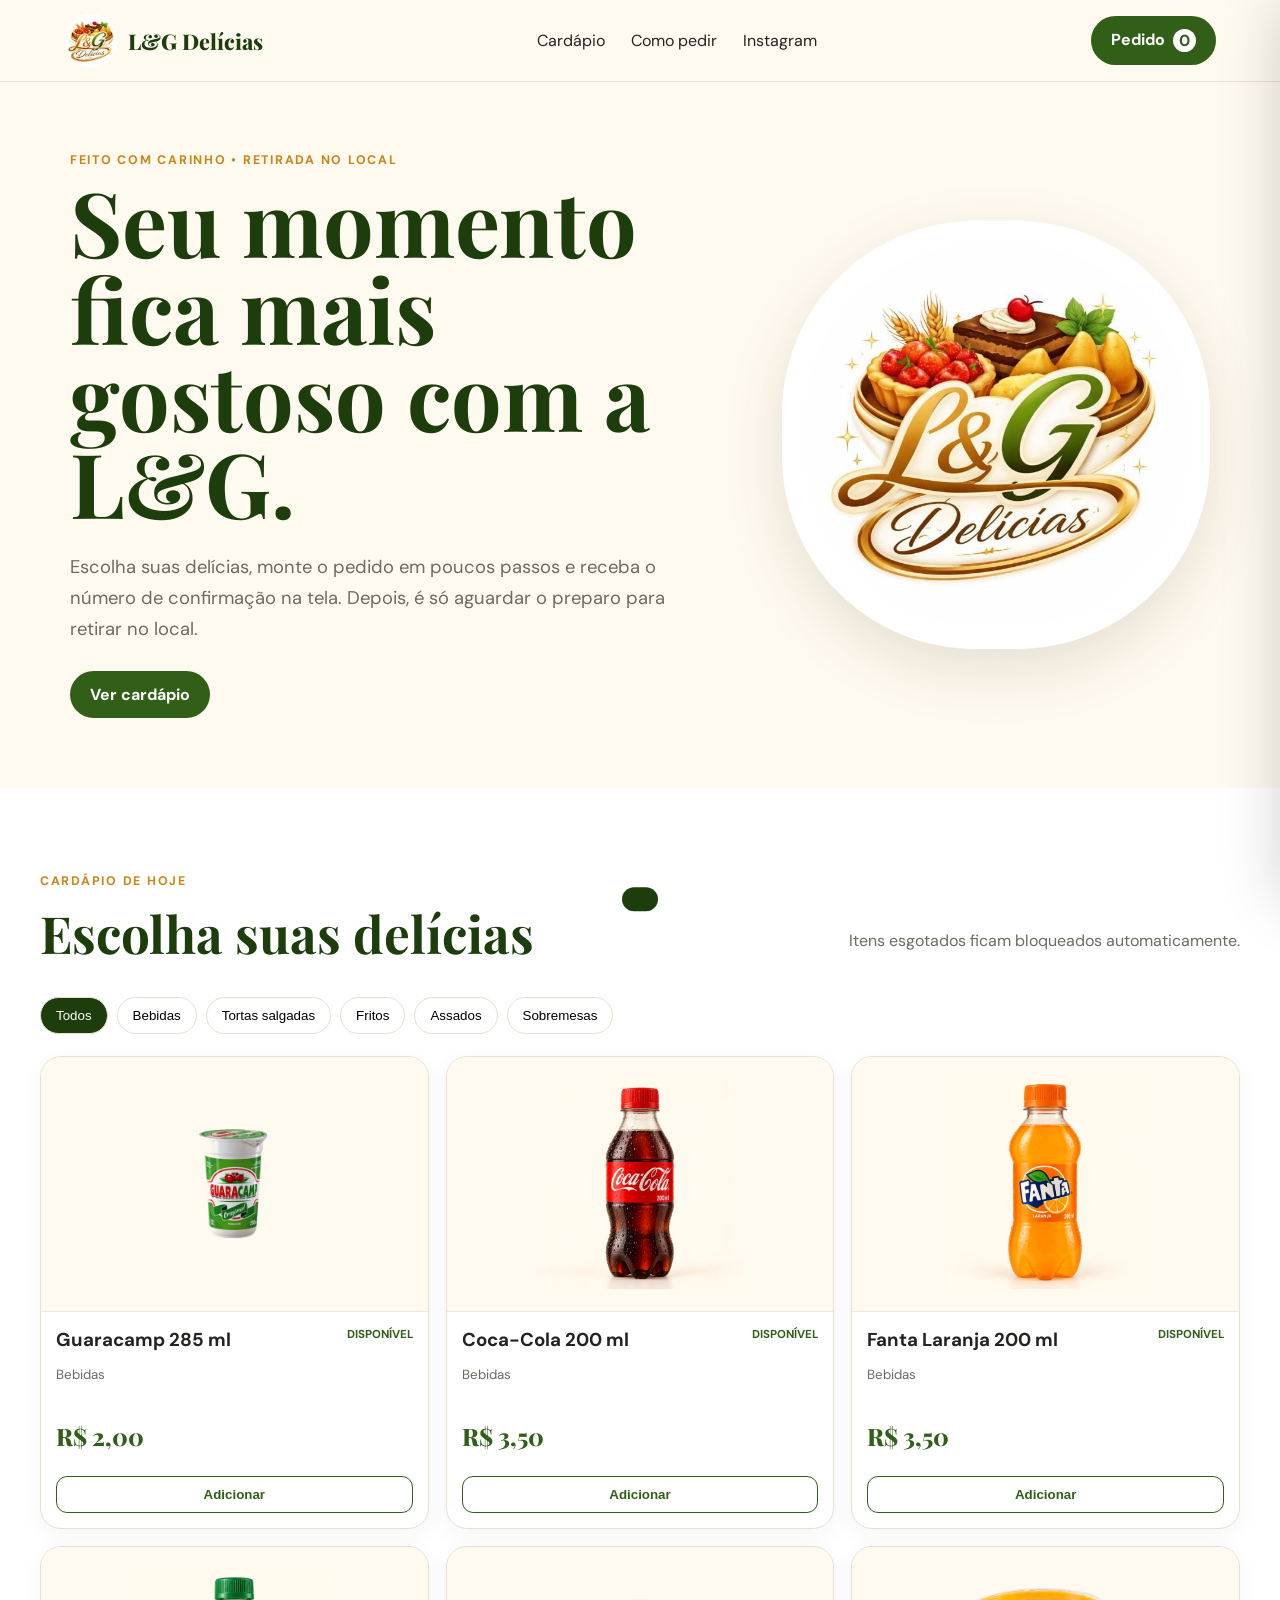
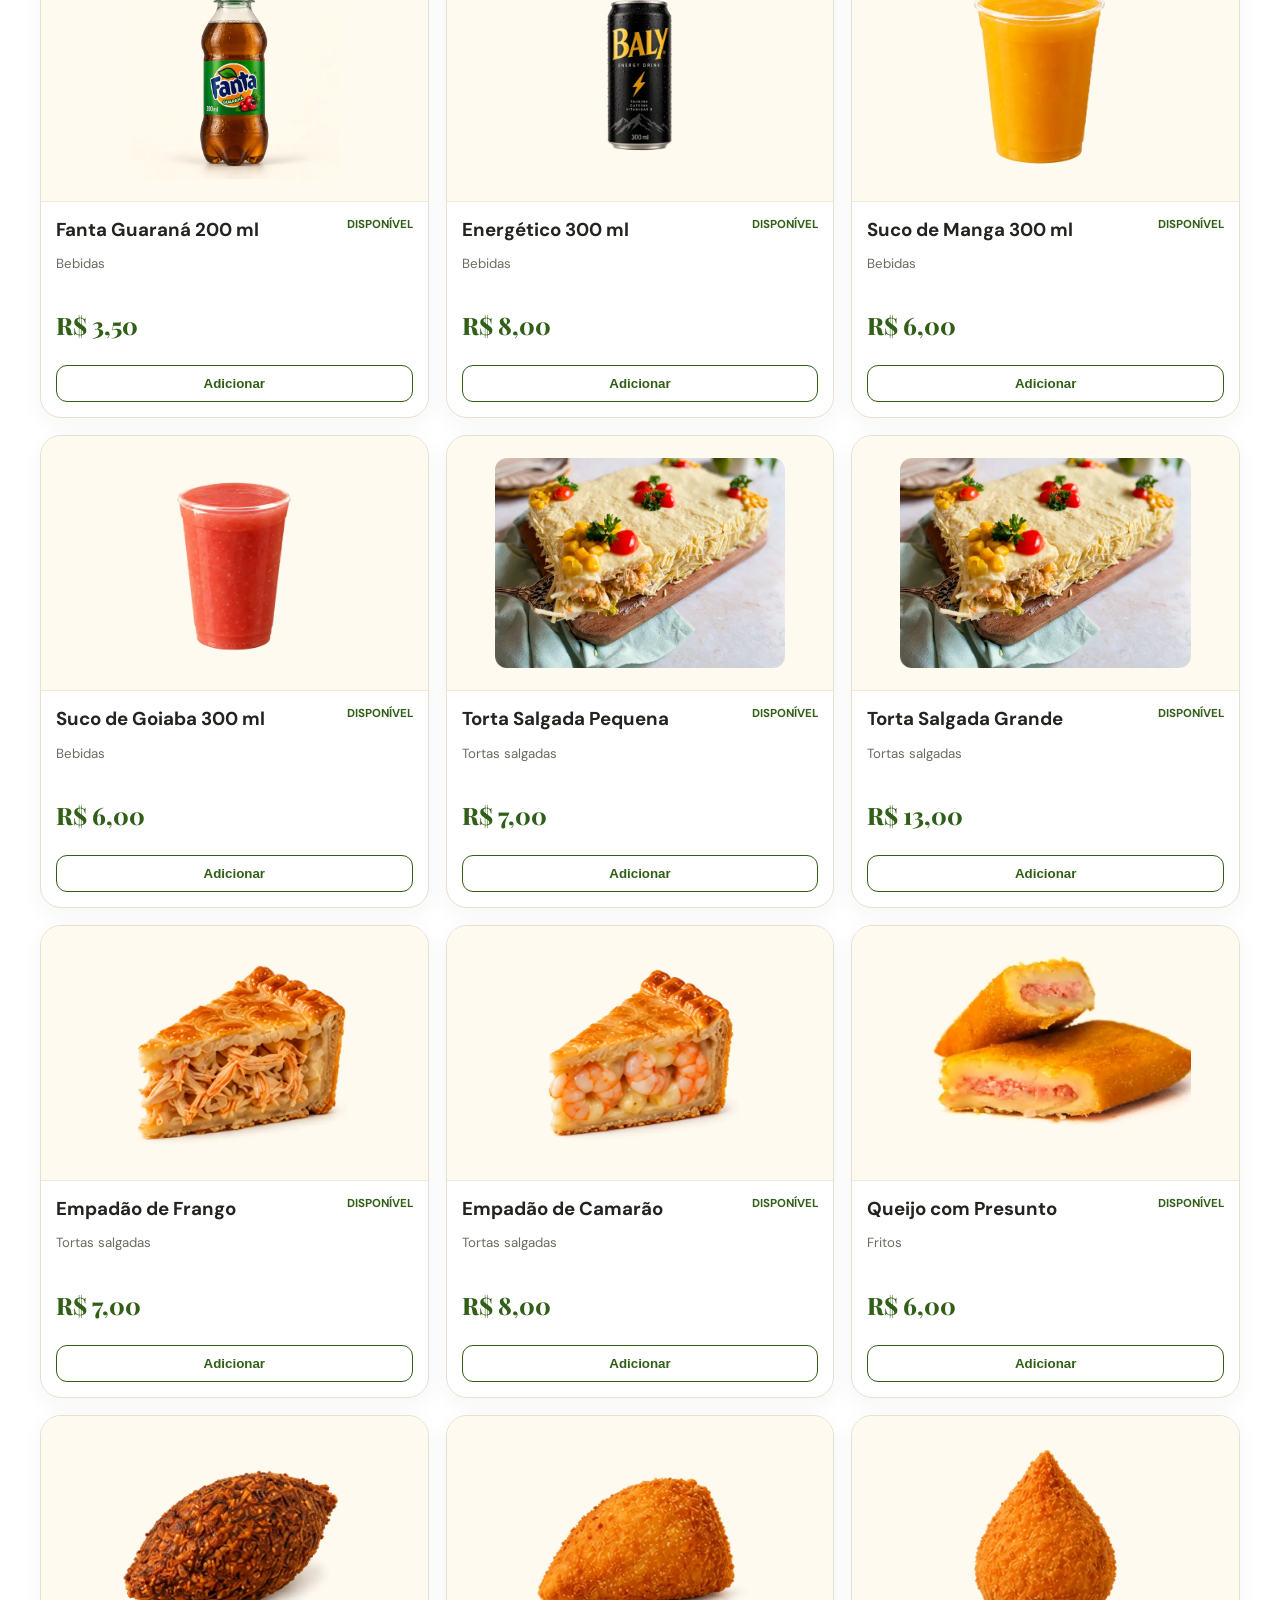
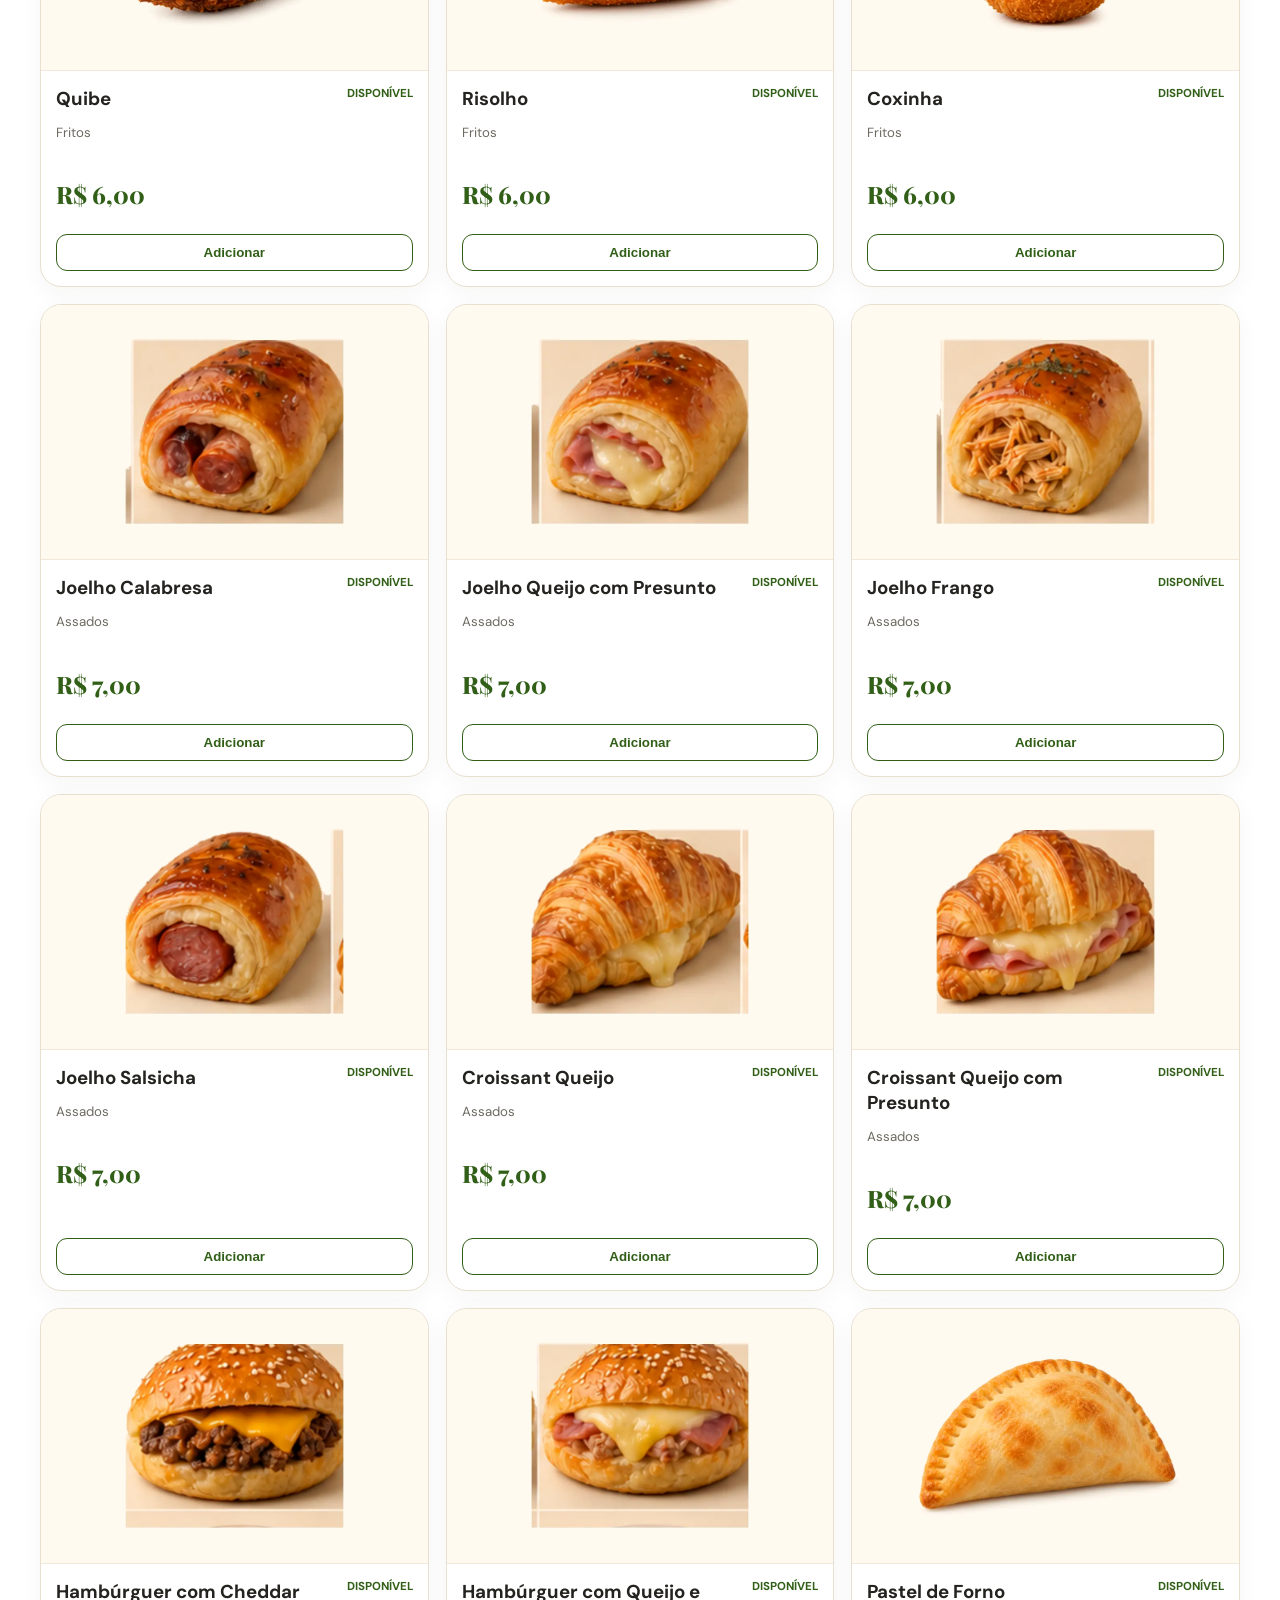
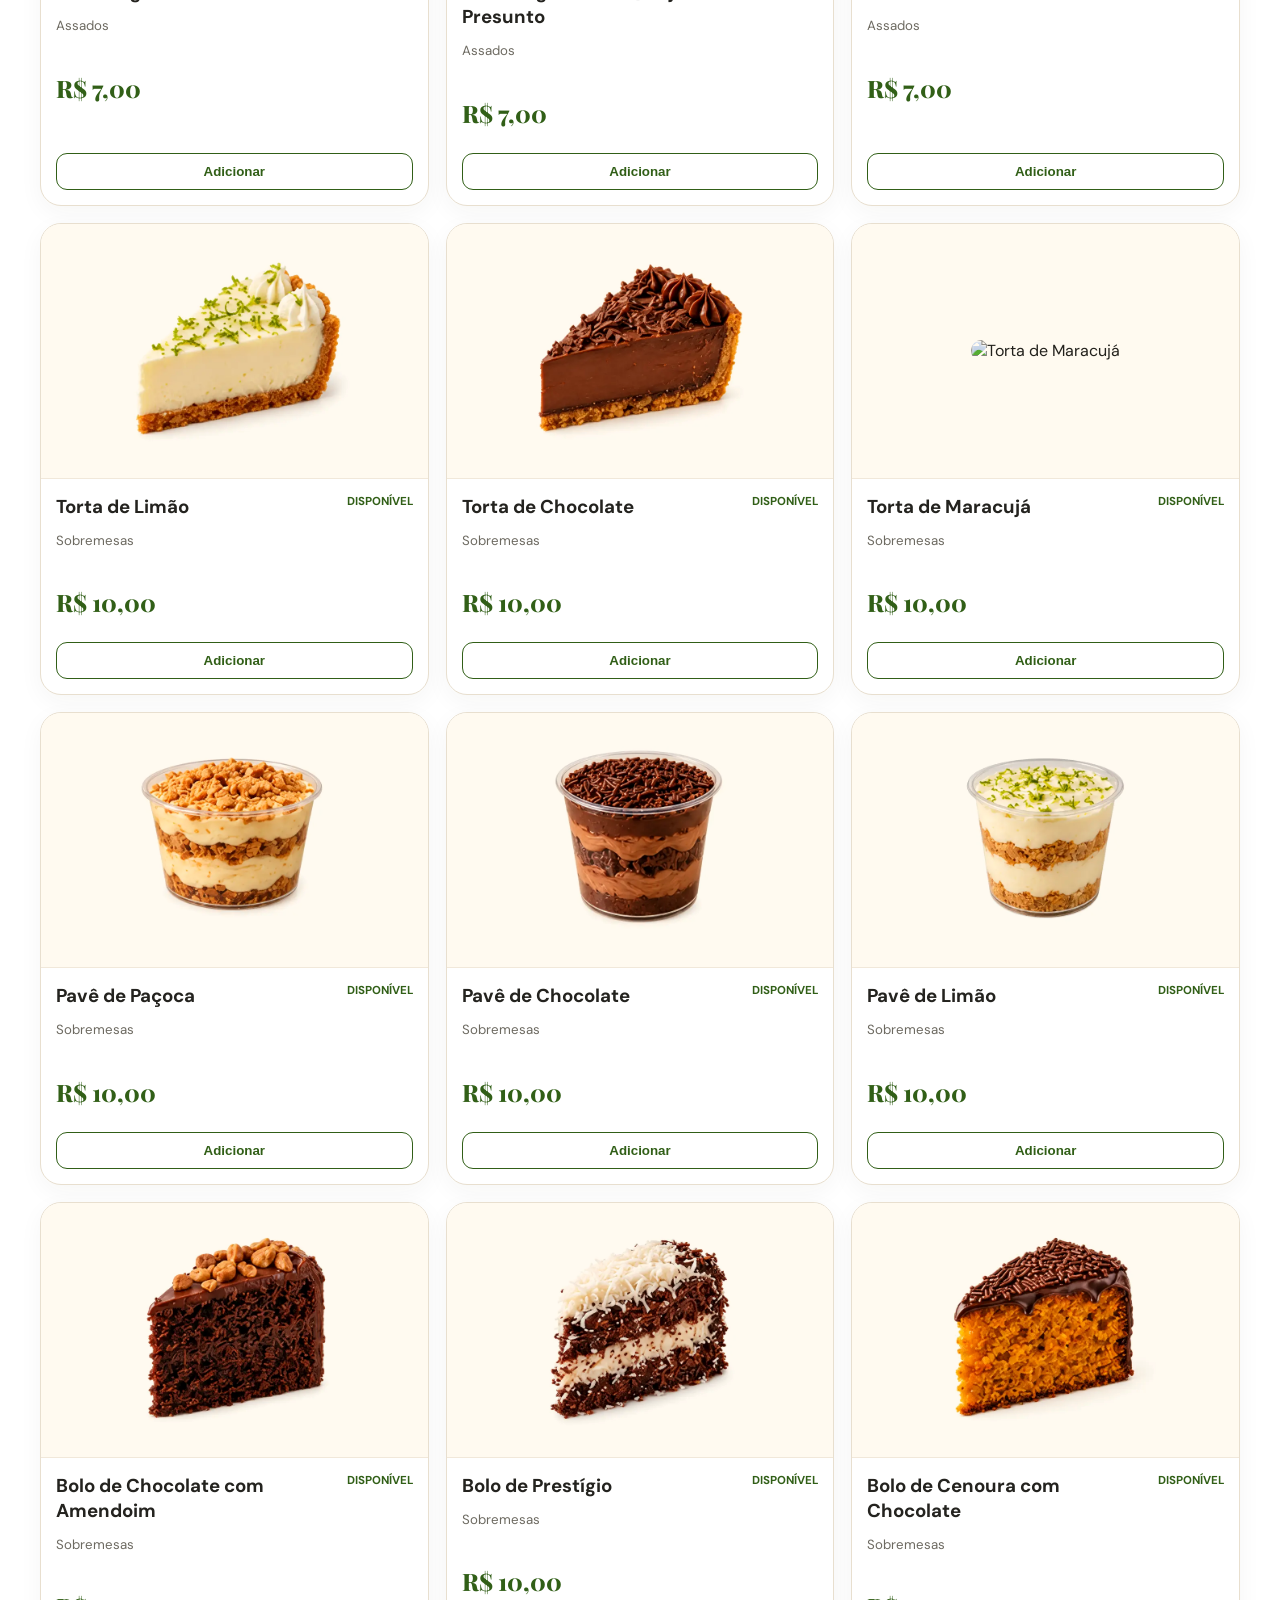
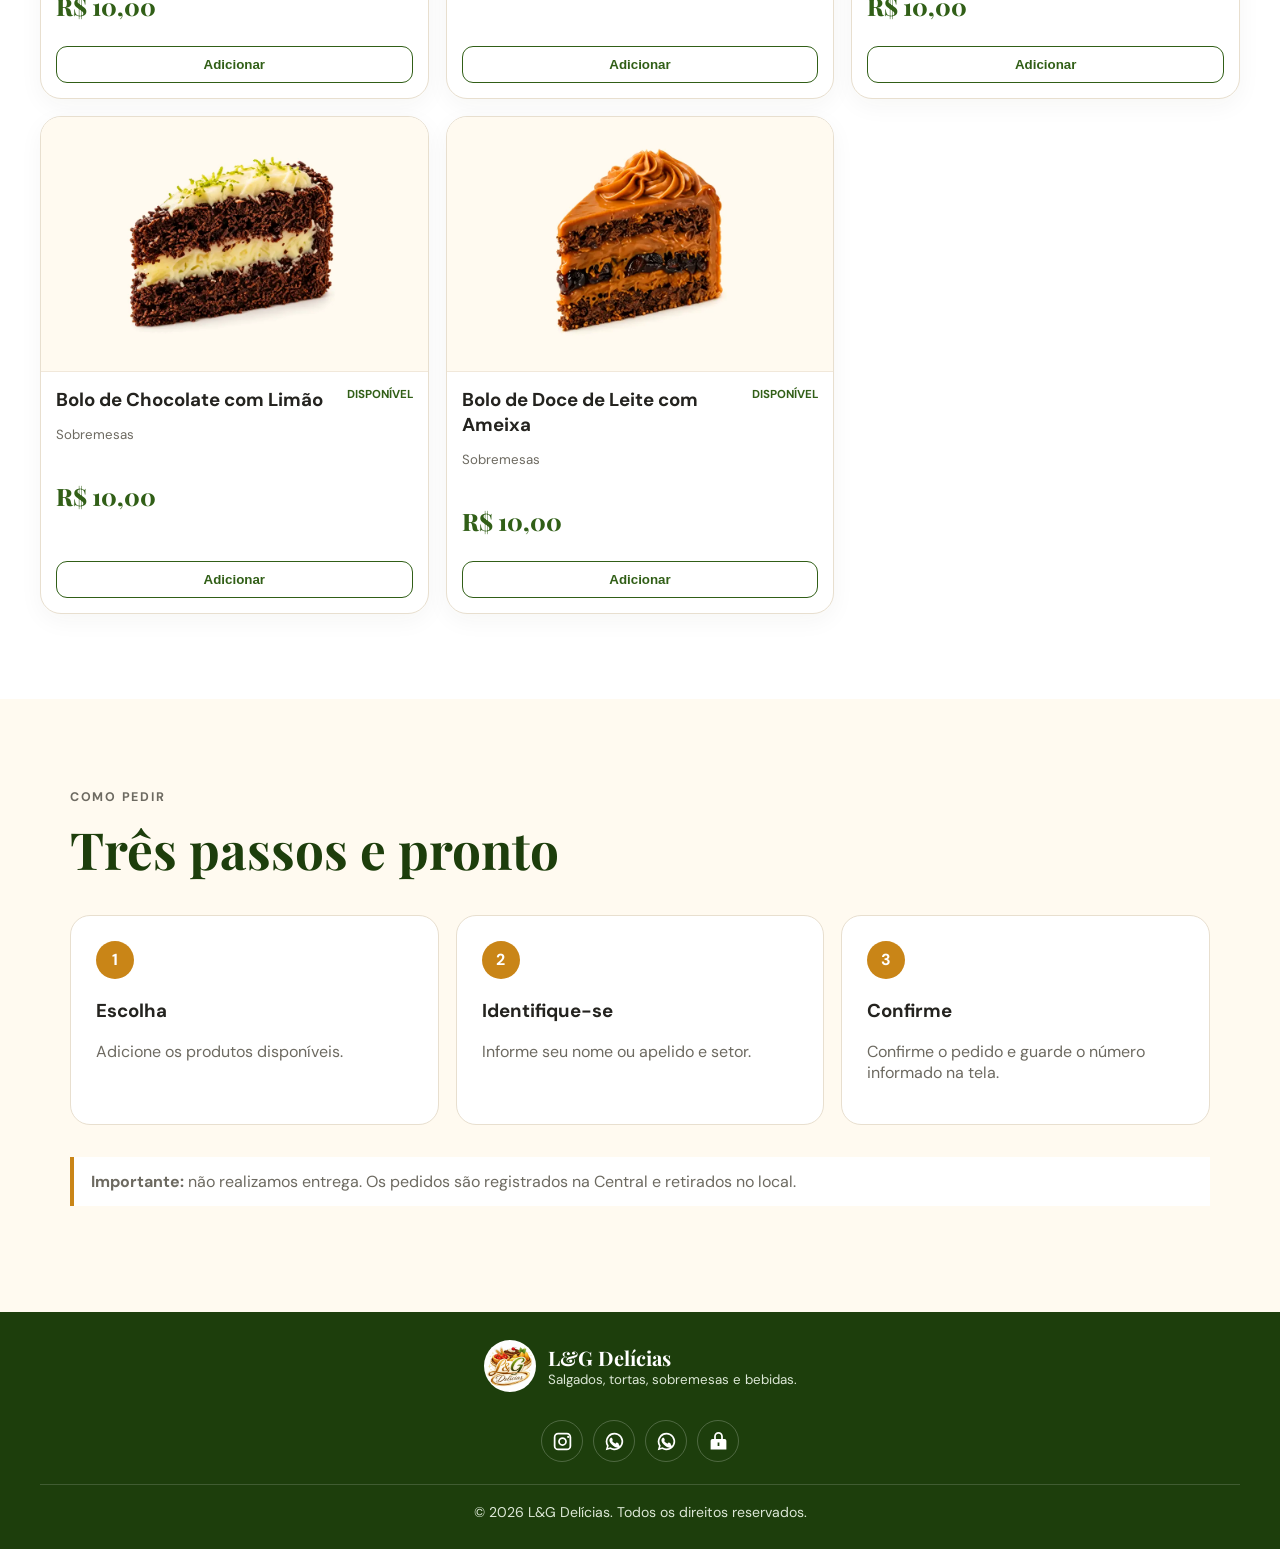
==== index.html @ c5a2c531 "Padroniza fundo das imagens do cardapio" ====
<!doctype html><html lang="pt-BR"><head><meta charset="UTF-8"><meta name="viewport" content="width=device-width,initial-scale=1"><meta name="description" content="Cardápio da L&G Delícias para retirada."><title>L&G Delícias | Faça seu pedido</title><link rel="preconnect" href="https://fonts.googleapis.com"><link rel="preconnect" href="https://fonts.gstatic.com" crossorigin><link href="https://fonts.googleapis.com/css2?family=DM+Sans:wght@400;600;700&family=Playfair+Display:wght@700;800&display=swap" rel="stylesheet"><link rel="stylesheet" href="/styles.css"></head><body>
<header class="topbar"><a class="brand" href="#inicio"><img src="/assets/logo.jpg" alt="L&G Delícias"><span>L&G Delícias</span></a><nav><a href="#cardapio">Cardápio</a><a href="#como-pedir">Como pedir</a><a href="https://www.instagram.com/lucitortasalgada" target="_blank">Instagram</a></nav><button class="cart-button" id="open-cart">Pedido <span id="cart-count">0</span></button></header>
<main><section class="hero" id="inicio"><div><p class="eyebrow">Feito com carinho • Retirada no local</p><h1>Seu momento fica mais gostoso com a L&G.</h1><p class="lead">Escolha suas delícias, monte o pedido em poucos passos e receba o número de confirmação na tela. Depois, é só aguardar o preparo para retirar no local.</p><a class="primary" href="#cardapio">Ver cardápio</a></div><div class="hero-logo"><img src="/assets/logo.jpg" alt="Doces e salgados da L&G Delícias"></div></section>
<section class="menu" id="cardapio"><div class="heading"><div><p class="eyebrow">Cardápio de hoje</p><h2>Escolha suas delícias</h2></div><p>Itens esgotados ficam bloqueados automaticamente.</p></div><div class="filters" id="filters"></div><div class="grid" id="product-grid"></div></section>
<section class="steps" id="como-pedir"><p class="eyebrow">Como pedir</p><h2>Três passos e pronto</h2><div class="steps-grid"><article><b>1</b><h3>Escolha</h3><p>Adicione os produtos disponíveis.</p></article><article><b>2</b><h3>Identifique-se</h3><p>Informe seu nome ou apelido e setor.</p></article><article><b>3</b><h3>Confirme</h3><p>Confirme o pedido e guarde o número informado na tela.</p></article></div><p class="notice"><strong>Importante:</strong> não realizamos entrega. Os pedidos são registrados na Central e retirados no local.</p></section></main>
<footer><div class="footer-main"><a class="footer-logo" href="https://www.instagram.com/lucitortasalgada" target="_blank" rel="noopener" aria-label="Visitar o Instagram da L&G Delícias"><img src="/assets/logo.jpg" alt="L&G Delícias"><span><strong>L&G Delícias</strong><small>Salgados, tortas, sobremesas e bebidas.</small></span></a><div class="footer-links" aria-label="Redes sociais"><a class="social-link" href="https://www.instagram.com/lucitortasalgada" target="_blank" rel="noopener" aria-label="Instagram"><svg viewBox="0 0 24 24" aria-hidden="true"><path d="M7 2h10a5 5 0 0 1 5 5v10a5 5 0 0 1-5 5H7a5 5 0 0 1-5-5V7a5 5 0 0 1 5-5m0 2a3 3 0 0 0-3 3v10a3 3 0 0 0 3 3h10a3 3 0 0 0 3-3V7a3 3 0 0 0-3-3zm11.5 1.5a1.25 1.25 0 1 1 0 2.5 1.25 1.25 0 0 1 0-2.5M12 7a5 5 0 1 1 0 10 5 5 0 0 1 0-10m0 2a3 3 0 1 0 0 6 3 3 0 0 0 0-6"/></svg></a><a class="social-link" href="https://wa.me/5521989397049" target="_blank" rel="noopener" aria-label="WhatsApp"><svg viewBox="0 0 24 24" aria-hidden="true"><path d="M12 2a10 10 0 0 0-8.6 15.1L2 22l5-1.3A10 10 0 1 0 12 2m0 18a8 8 0 0 1-4.1-1.1l-.3-.2-3 .8.8-2.9-.2-.3A8 8 0 1 1 12 20m4.4-6c-.2-.1-1.4-.7-1.7-.8-.2-.1-.4-.1-.6.1l-.8 1c-.1.2-.3.2-.5.1-1.4-.7-2.4-1.3-3.4-2.9-.2-.3.2-.5.6-1 .1-.2.1-.4 0-.5l-.7-1.8c-.2-.5-.5-.4-.7-.4H8c-.2 0-.5.1-.8.4-.3.3-1 1-1 2.5s1.1 2.9 1.2 3.1c.2.2 2.1 3.2 5.1 4.5.7.3 1.3.5 1.7.6.7.2 1.4.2 1.9.1.6-.1 1.4-.6 1.6-1.2.2-.6.2-1.1.1-1.2-.2-.3-.4-.4-.6-.5"/></svg></a><a class="social-link" href="https://wa.me/5521989420225" target="_blank" rel="noopener" aria-label="WhatsApp alternativo"><svg viewBox="0 0 24 24" aria-hidden="true"><path d="M12 2a10 10 0 0 0-8.6 15.1L2 22l5-1.3A10 10 0 1 0 12 2m0 18a8 8 0 0 1-4.1-1.1l-.3-.2-3 .8.8-2.9-.2-.3A8 8 0 1 1 12 20m4.4-6c-.2-.1-1.4-.7-1.7-.8-.2-.1-.4-.1-.6.1l-.8 1c-.1.2-.3.2-.5.1-1.4-.7-2.4-1.3-3.4-2.9-.2-.3.2-.5.6-1 .1-.2.1-.4 0-.5l-.7-1.8c-.2-.5-.5-.4-.7-.4H8c-.2 0-.5.1-.8.4-.3.3-1 1-1 2.5s1.1 2.9 1.2 3.1c.2.2 2.1 3.2 5.1 4.5.7.3 1.3.5 1.7.6.7.2 1.4.2 1.9.1.6-.1 1.4-.6 1.6-1.2.2-.6.2-1.1.1-1.2-.2-.3-.4-.4-.6-.5"/></svg></a><a class="social-link" href="/admin/" aria-label="Área administrativa"><svg viewBox="0 0 24 24" aria-hidden="true"><path d="M12 1a5 5 0 0 0-5 5v3H5a2 2 0 0 0-2 2v10h18V11a2 2 0 0 0-2-2h-2V6a5 5 0 0 0-5-5m0 2a3 3 0 0 1 3 3v3H9V6a3 3 0 0 1 3-3m-1 10h2v4h-2z"/></svg></a></div></div><p class="copyright">© 2026 L&G Delícias. Todos os direitos reservados.</p></footer>
<div class="backdrop" id="backdrop" hidden></div><aside class="drawer" id="drawer" aria-hidden="true"><header><div><p class="eyebrow">Seu pedido</p><h2>Confira os itens</h2></div><button id="close-cart" aria-label="Fechar">×</button></header><div id="order-success" class="order-success" hidden><span>✓</span><h2>Pedido recebido!</h2><p>Seu pedido foi registrado com o número:</p><strong id="order-code"></strong><small>Aguarde a confirmação da L&G Delícias para fazer a retirada.</small><button class="primary" id="new-order" type="button">Fazer outro pedido</button></div><div id="checkout-area"><div id="cart-items"></div><p class="empty" id="empty">Seu pedido ainda está vazio.</p><div class="total"><span>Total</span><strong id="cart-total">R$ 0,00</strong></div><form id="checkout"><label>Nome, sobrenome ou apelido<input id="customer-name" required maxlength="60" placeholder="Ex.: Joaquim Silva"></label><label>Setor<input id="customer-sector" required maxlength="60" placeholder="Ex.: Armazenamento"></label><label>Telefone/WhatsApp para confirmação<input id="customer-phone" inputmode="tel" maxlength="20" required placeholder="Ex.: (21) 99999-9999"></label><label>Observação (opcional)<textarea id="customer-note" maxlength="180" placeholder="Ex.: retirar às 15h"></textarea></label><button class="whatsapp" id="submit-order" type="submit">Confirmar pedido</button><small>Você receberá a confirmação no WhatsApp informado.</small></form></div></aside><div class="toast" id="toast"></div><script src="/app.js?v=16" defer></script></body></html>
---- styles.css ----
:root{--green:#315f17;--dark:#1d3e0c;--gold:#c98517;--cream:#fffaf0;--ink:#24231f;--muted:#6d6a61;--line:#e8dfcf}*{box-sizing:border-box}html{scroll-behavior:smooth}body{margin:0;font:16px "DM Sans",sans-serif;color:var(--ink);background:var(--cream)}a{color:inherit}.topbar{height:82px;padding:0 clamp(18px,5vw,72px);display:flex;align-items:center;justify-content:space-between;gap:24px;position:sticky;top:0;z-index:20;background:#fffaf0ee;backdrop-filter:blur(14px);border-bottom:1px solid var(--line)}.brand{display:flex;align-items:center;gap:10px;text-decoration:none;font:800 1.35rem "Playfair Display",serif;color:var(--dark)}.brand img{width:54px;height:54px;border-radius:50%;object-fit:cover}.topbar nav{display:flex;gap:26px}.topbar nav a,footer a{text-decoration:none}.cart-button,.primary,.whatsapp{border:0;border-radius:999px;background:var(--green);color:#fff;padding:13px 20px;font:700 1rem "DM Sans";cursor:pointer;text-decoration:none;display:inline-flex}.cart-button span{background:#fff;color:var(--green);border-radius:50%;min-width:23px;height:23px;display:grid;place-items:center;margin-left:8px}.hero{max-width:1200px;min-height:610px;margin:auto;padding:70px 30px;display:grid;grid-template-columns:1.2fr .8fr;gap:70px;align-items:center}.eyebrow{margin:0 0 10px;color:var(--gold);font-size:.78rem;font-weight:700;letter-spacing:.14em;text-transform:uppercase}h1,h2{font-family:"Playfair Display",serif;color:var(--dark);margin:0}h1{font-size:clamp(3.2rem,7vw,6.4rem);line-height:.97}.lead{color:var(--muted);font-size:1.15rem;line-height:1.7;max-width:610px;margin:26px 0}.hero-logo{background:#fff;padding:24px;border-radius:45%;box-shadow:0 20px 60px #44300e22}.hero-logo img{width:100%;display:block;border-radius:45%}.menu{padding:85px max(22px,calc((100vw - 1200px)/2));background:#fff}.heading{display:flex;justify-content:space-between;align-items:end;gap:25px}.heading h2,.steps h2{font-size:clamp(2.3rem,4vw,4rem)}.heading>p{color:var(--muted)}.filters{display:flex;gap:9px;overflow:auto;padding:30px 0 22px}.filter{white-space:nowrap;border:1px solid var(--line);background:#fff;border-radius:999px;padding:10px 15px;cursor:pointer}.filter.active{background:var(--dark);color:#fff}.grid{display:grid;grid-template-columns:repeat(3,1fr);gap:17px}.card{min-height:180px;border:1px solid var(--line);border-radius:21px;padding:21px;display:flex;flex-direction:column}.card.off{opacity:.55;background:#f3f1ed}.card-top{display:flex;justify-content:space-between;gap:10px}.card h3{margin:0}.category{color:var(--muted);font-size:.83rem}.status{font-size:.72rem;font-weight:700;text-transform:uppercase;color:var(--green)}.off .status{color:#a6382d}.price{font:800 1.5rem "Playfair Display",serif;color:var(--green)}.add{margin-top:auto;border:1px solid var(--green);color:var(--green);background:#fff;border-radius:11px;padding:10px;font-weight:700;cursor:pointer}.steps{max-width:1200px;margin:auto;padding:90px 30px}.steps-grid{display:grid;grid-template-columns:repeat(3,1fr);gap:17px;margin:32px 0}.steps article{background:#fff;border:1px solid var(--line);border-radius:20px;padding:25px}.steps article b{display:grid;place-items:center;width:38px;height:38px;border-radius:50%;background:var(--gold);color:#fff}.steps p{color:var(--muted)}.notice{border-left:4px solid var(--gold);padding:14px 17px;background:#fff}footer{padding:45px max(22px,calc((100vw - 1200px)/2));background:var(--dark);color:#fff;display:grid;grid-template-columns:2fr 1fr 1fr;gap:35px}footer div{display:flex;flex-direction:column;gap:7px}footer p{margin:0;color:#dce7d6}.backdrop{position:fixed;inset:0;background:#1119;z-index:40}.drawer{position:fixed;right:0;top:0;width:min(470px,100%);height:100dvh;background:#fff;z-index:50;padding:26px;overflow:auto;transform:translateX(105%);transition:.25s;box-shadow:-20px 0 60px #0003}.drawer.open{transform:none}.drawer header{display:flex;justify-content:space-between}.drawer header h2{font-size:2rem}.drawer header button{border:0;border-radius:50%;font-size:1.7rem;width:40px;height:40px}.cart-item{display:grid;grid-template-columns:1fr auto;gap:8px;padding:14px 0;border-bottom:1px solid var(--line)}.cart-item p{margin:3px 0;color:var(--muted)}.qty{display:flex;align-items:center;gap:9px}.qty button{width:30px;height:30px;border:1px solid var(--line);background:#fff;border-radius:50%}.empty{text-align:center;color:var(--muted);padding:35px}.total{display:flex;justify-content:space-between;border-top:2px solid var(--ink);padding:18px 0;font-size:1.2rem}label{display:block;font-weight:700;margin:13px 0}input,textarea{width:100%;display:block;margin-top:7px;padding:13px;border:1px solid #ccc4b8;border-radius:11px;font:inherit}textarea{min-height:78px}.whatsapp{width:100%;justify-content:center;background:#168b48}form small{display:block;text-align:center;color:var(--muted);margin-top:10px}.toast{position:fixed;bottom:20px;left:50%;transform:translate(-50%,130%);background:var(--dark);color:#fff;padding:12px 18px;border-radius:999px;z-index:70;transition:.2s}.toast.show{transform:translate(-50%,0)}.admin{background:#f5f4ef}.admin-shell{max-width:950px;margin:auto;padding:40px 22px}.admin-head{display:flex;justify-content:space-between;align-items:center;margin-bottom:28px}.panel{background:#fff;border:1px solid var(--line);border-radius:20px;padding:24px}.login{max-width:470px;margin:50px auto}.login .primary{width:100%;justify-content:center}.admin-row{display:grid;grid-template-columns:1fr auto;align-items:center;padding:14px;border:1px solid var(--line);border-radius:13px;margin:9px 0}.admin-row p{margin:4px 0;color:var(--muted)}.switch{width:53px;height:30px;border:0;border-radius:20px;background:#aaa;position:relative}.switch:after{content:"";position:absolute;left:3px;top:3px;width:24px;height:24px;border-radius:50%;background:#fff;transition:.2s}.switch.on{background:var(--green)}.switch.on:after{left:26px}.admin-status{color:var(--muted);padding:10px 0}@media(max-width:820px){.topbar nav{display:none}.hero{grid-template-columns:1fr;min-height:auto}.hero-logo{max-width:410px;margin:auto}.grid,.steps-grid{grid-template-columns:repeat(2,1fr)}}@media(max-width:540px){.topbar{height:70px}.brand span{display:none}.brand img{width:45px;height:45px}.hero{padding:42px 20px 65px;gap:45px}h1{font-size:2.8rem}.menu,.steps{padding:62px 20px}.heading{display:block}.grid,.steps-grid,footer{grid-template-columns:1fr}.admin-head{align-items:flex-start;flex-direction:column}}
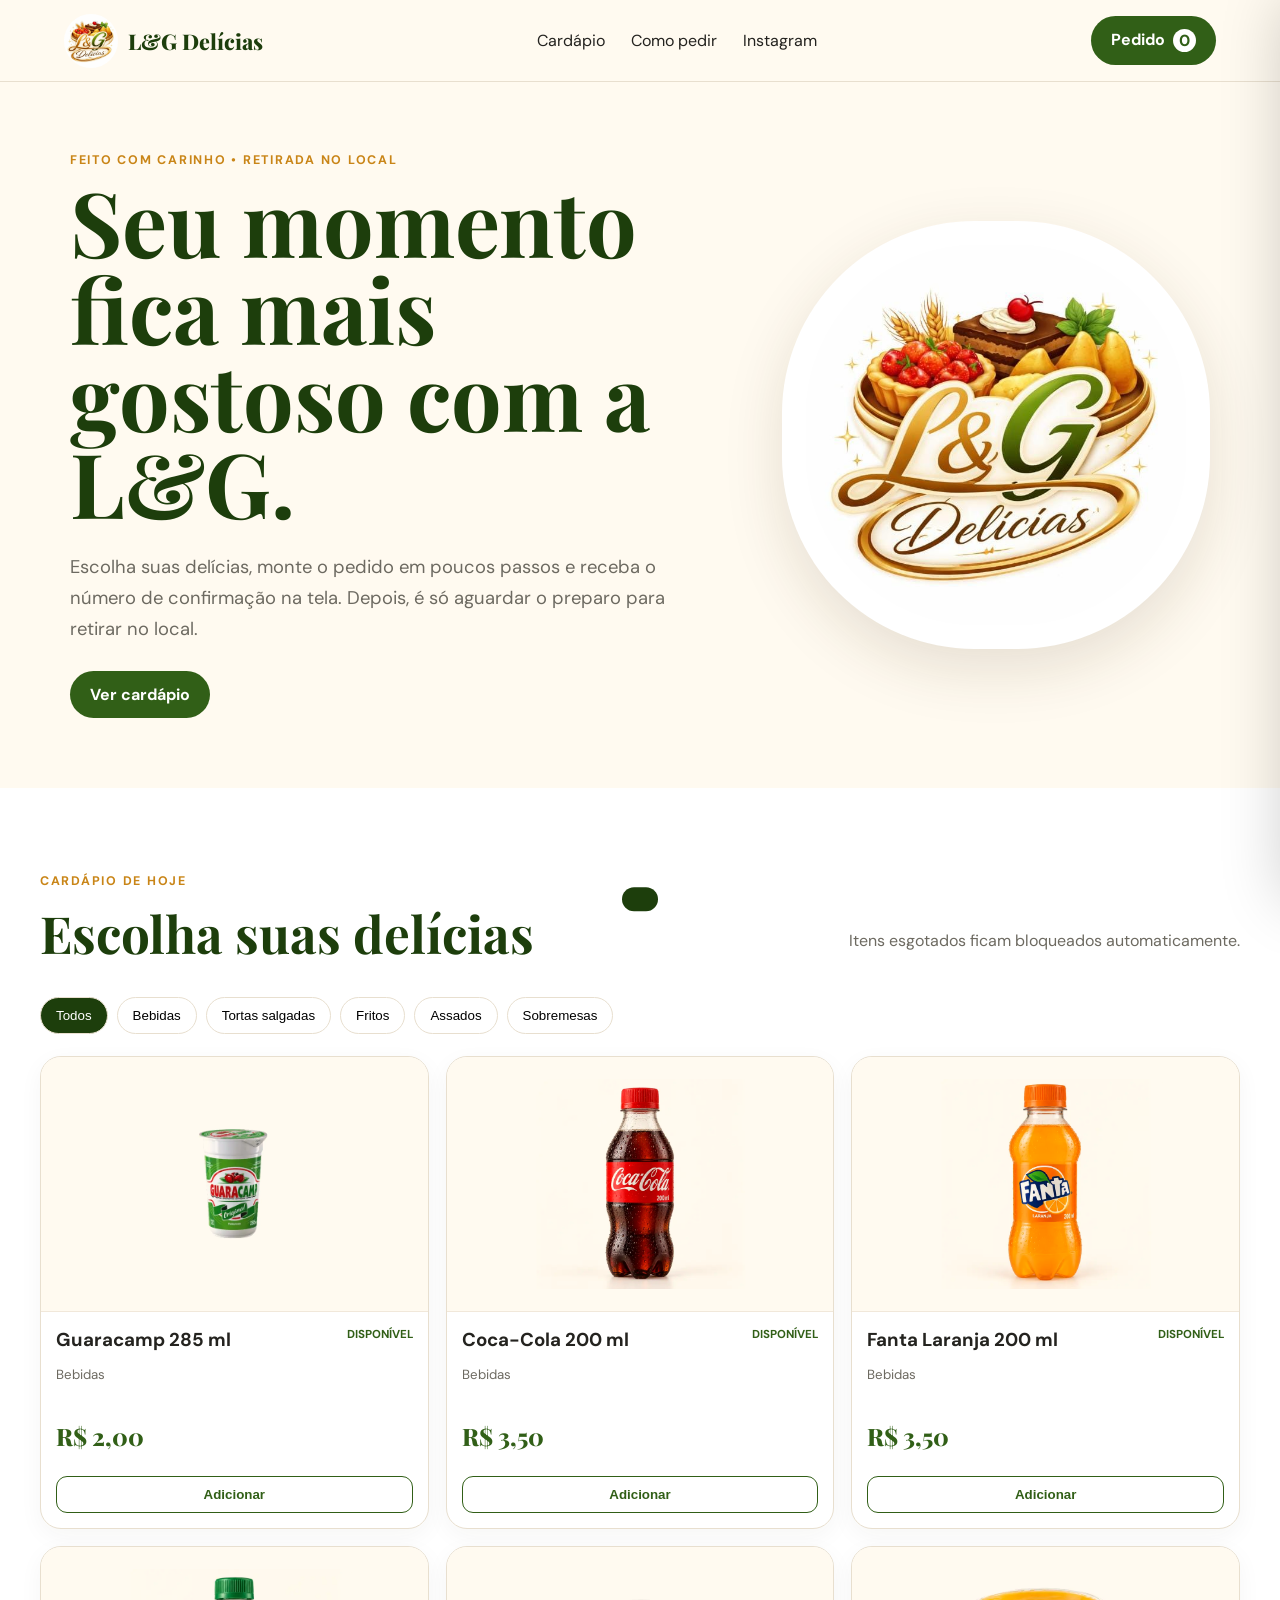
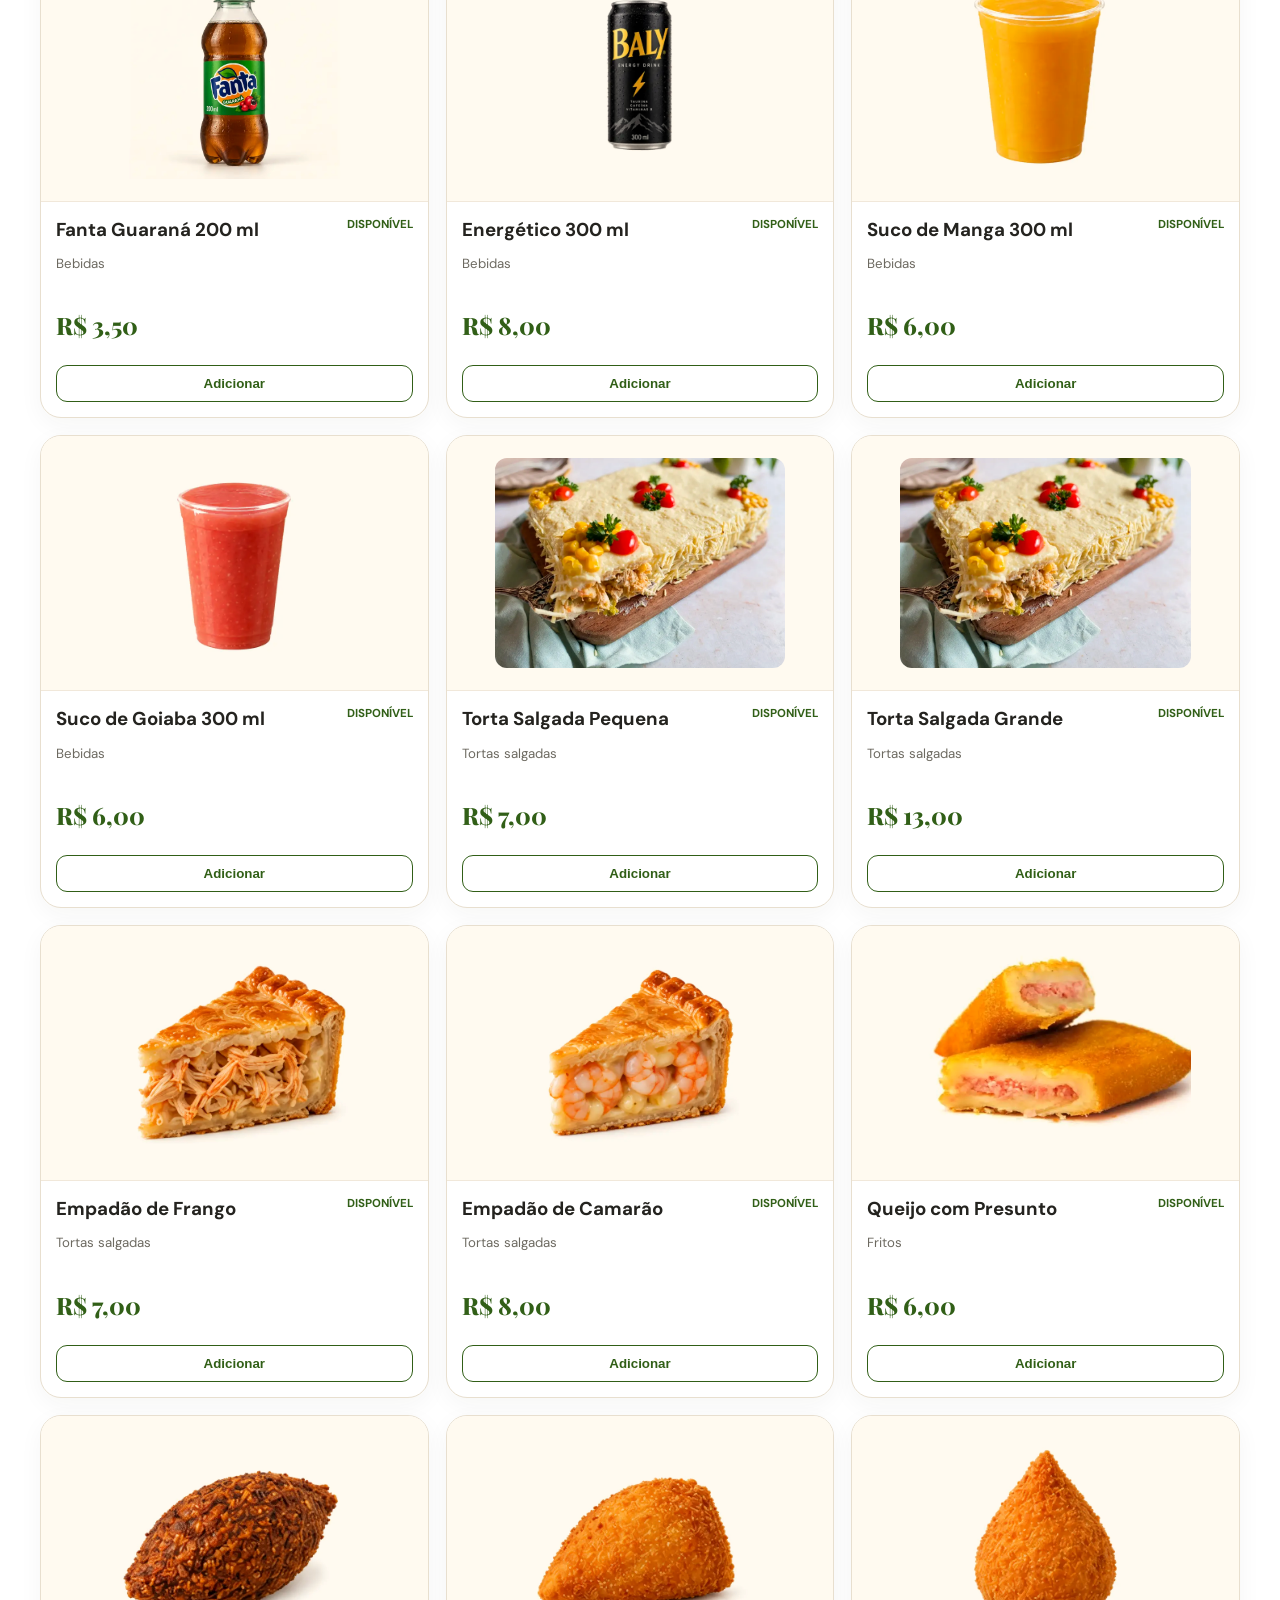
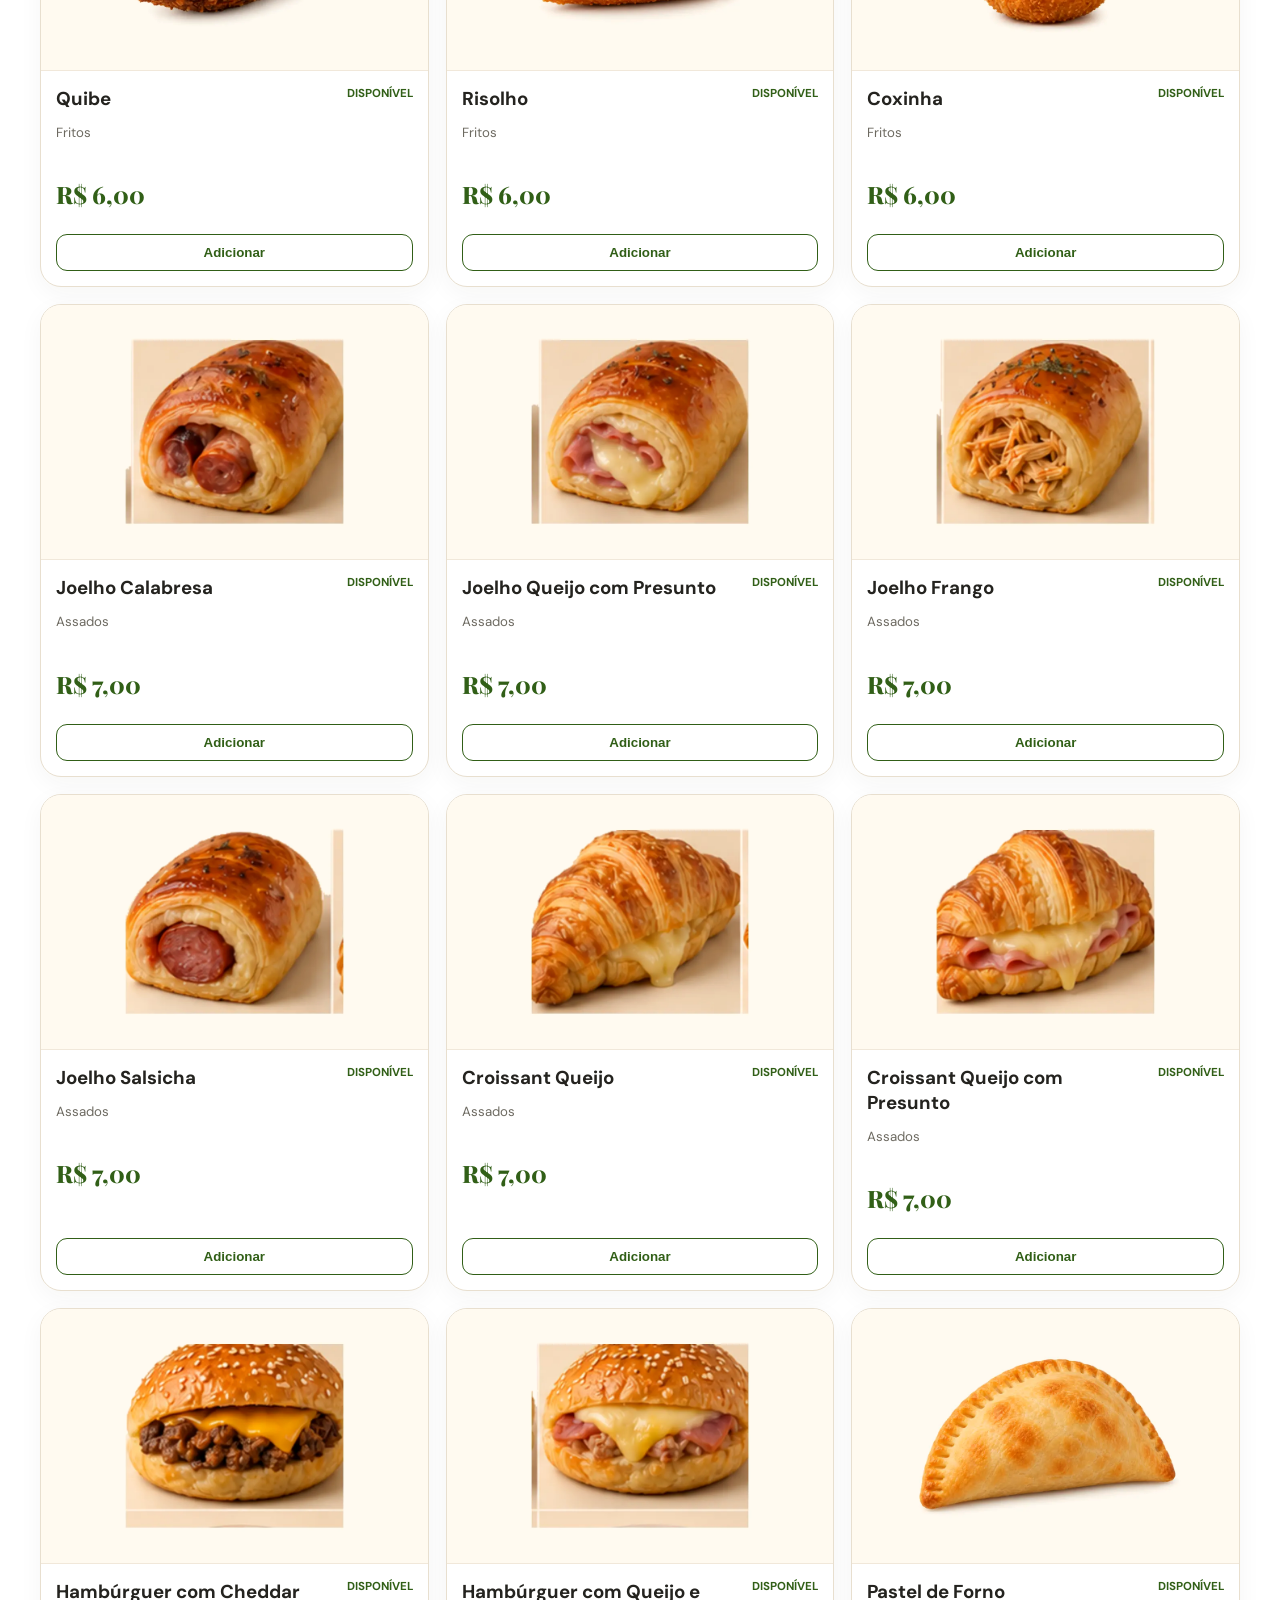
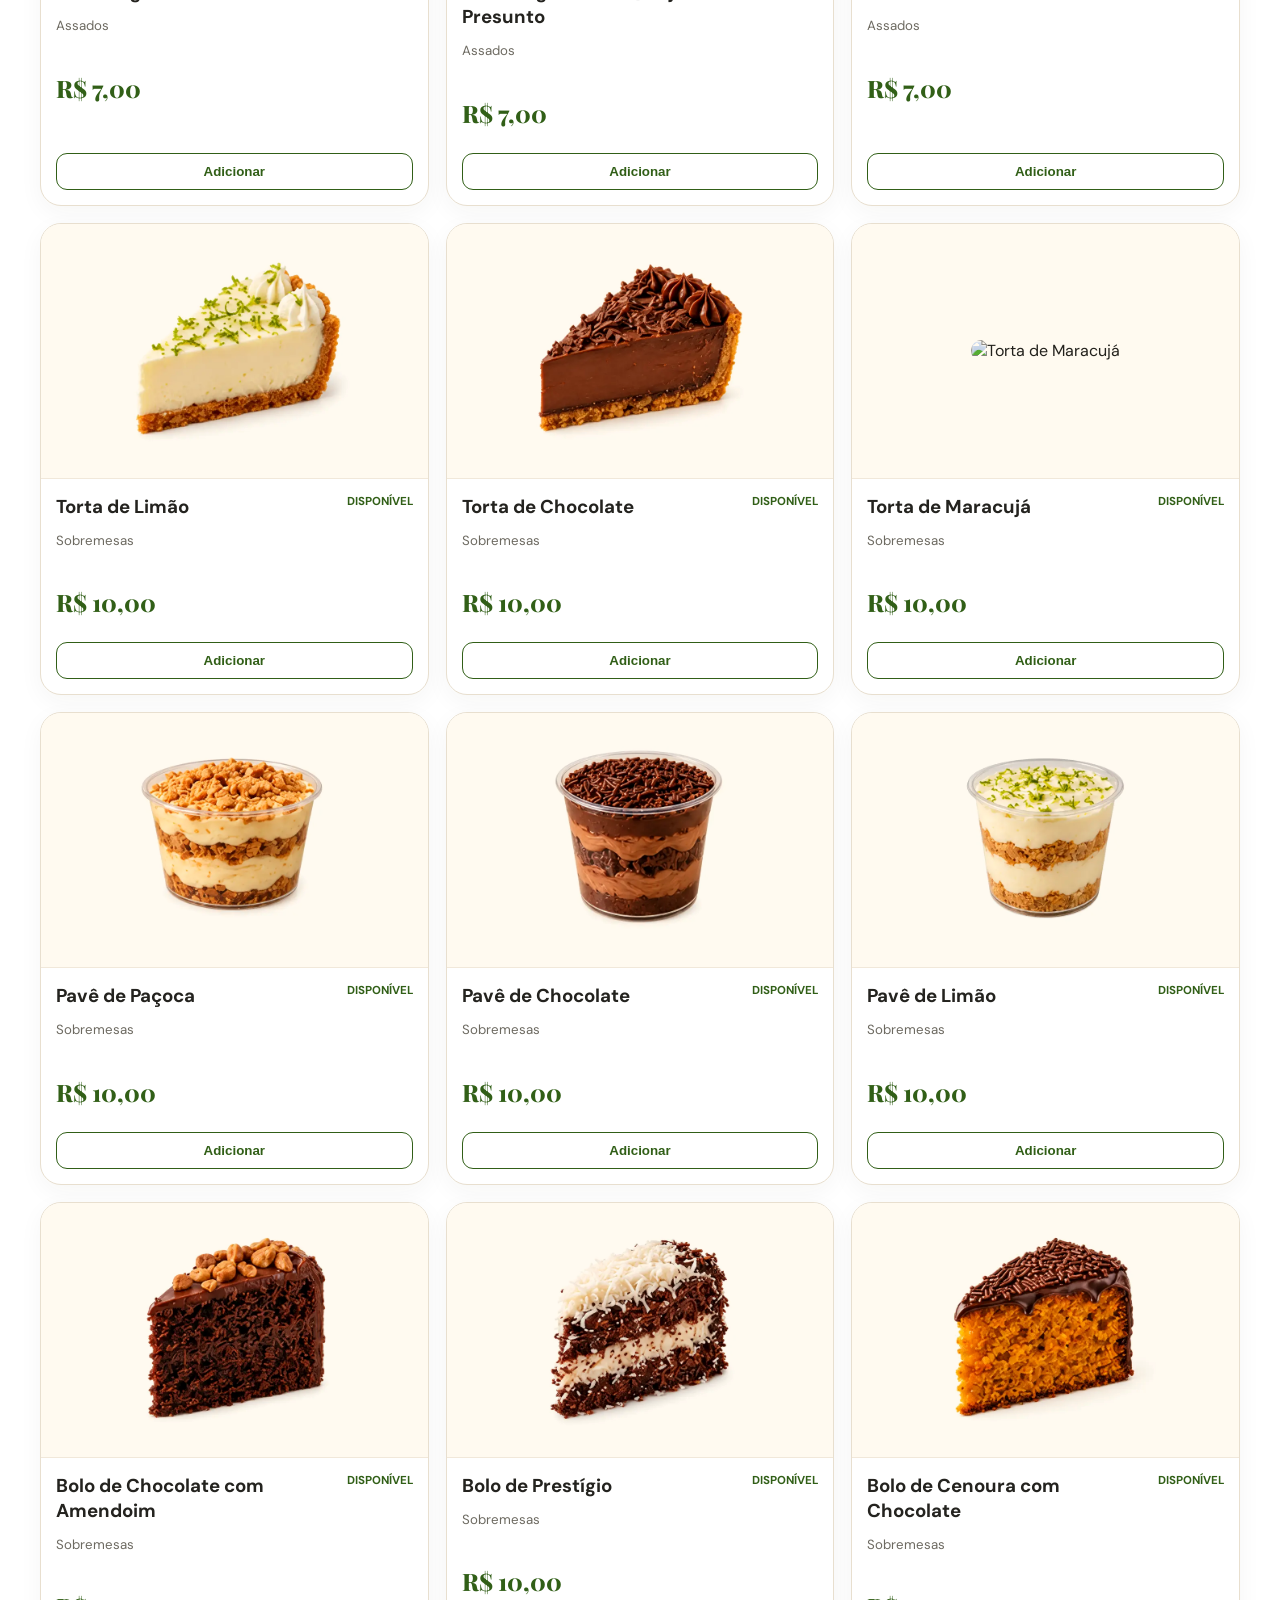
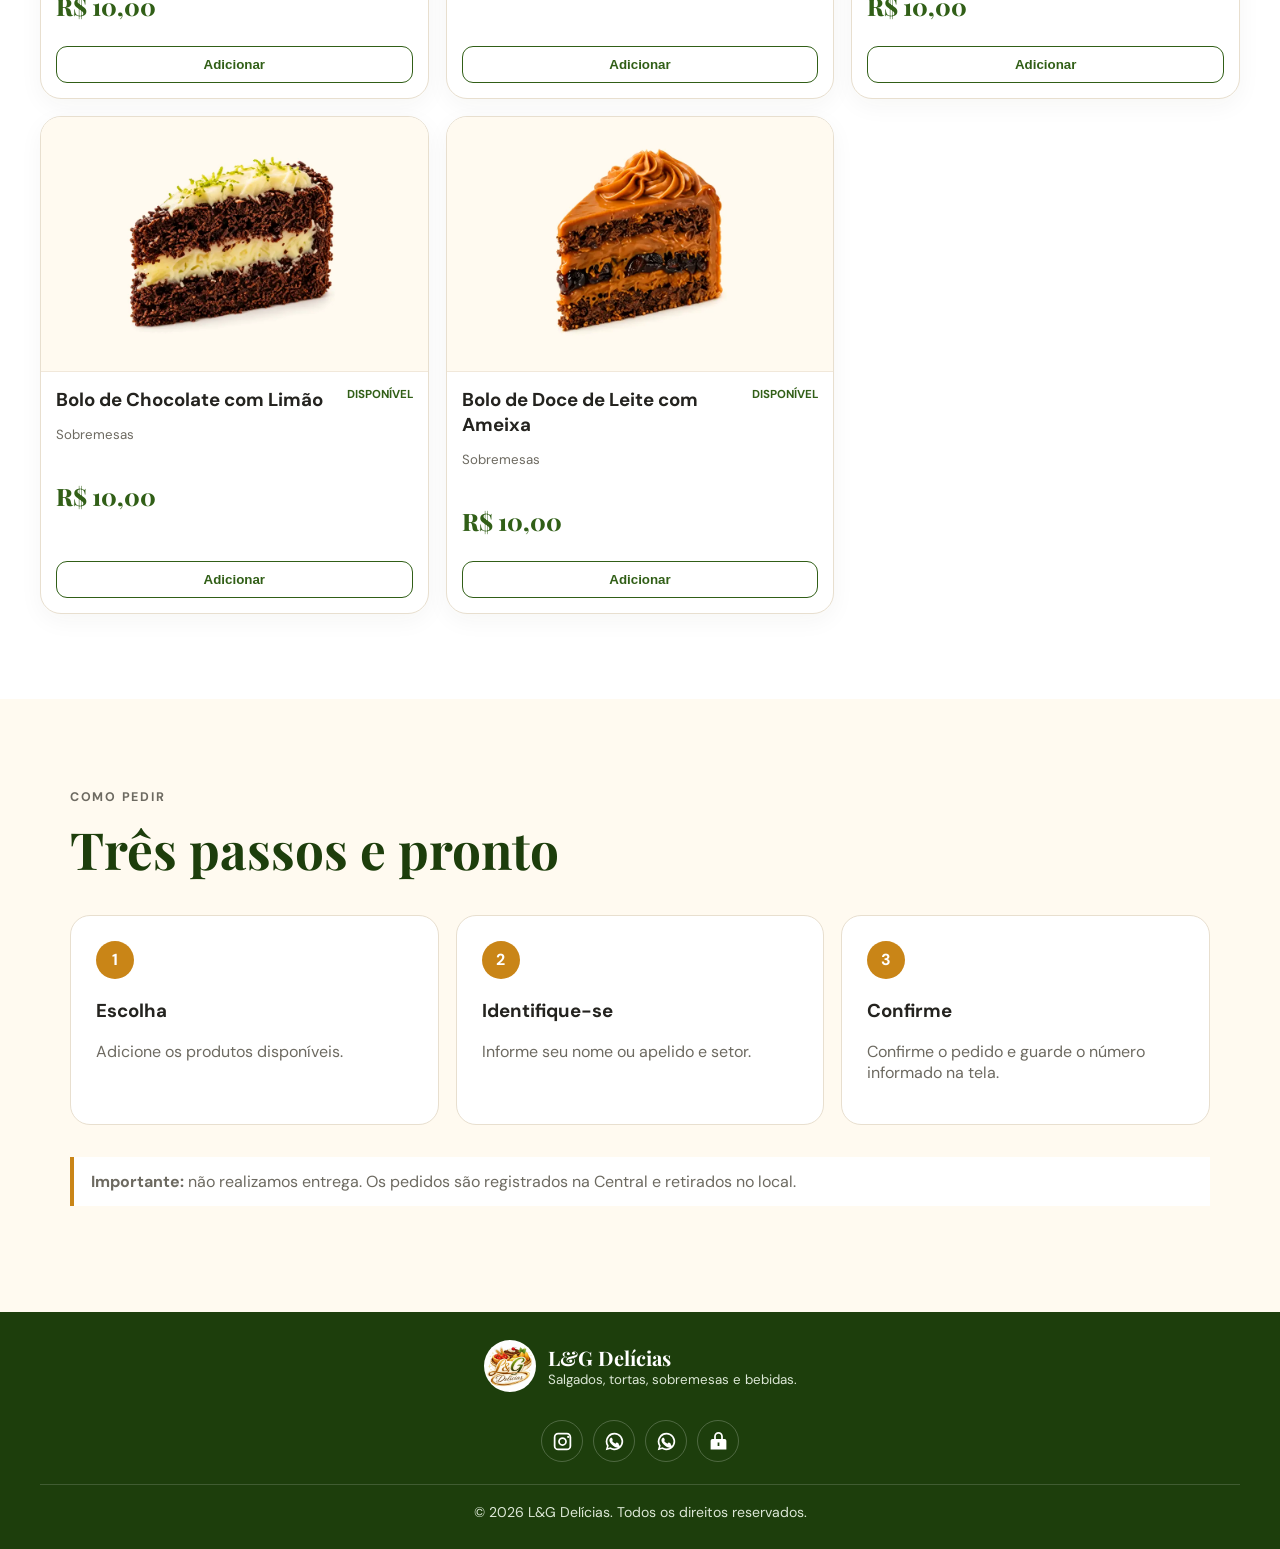
==== commit b43ea574: "Corrige fundo branco das imagens do cardapio" ====
--- a/index.html
+++ b/index.html
@@ -1,7 +1,7 @@
-<!doctype html><html lang="pt-BR"><head><meta charset="UTF-8"><meta name="viewport" content="width=device-width,initial-scale=1"><meta name="description" content="Cardápio da L&G Delícias para retirada."><title>L&G Delícias | Faça seu pedido</title><link rel="preconnect" href="https://fonts.googleapis.com"><link rel="preconnect" href="https://fonts.gstatic.com" crossorigin><link href="https://fonts.googleapis.com/css2?family=DM+Sans:wght@400;600;700&family=Playfair+Display:wght@700;800&display=swap" rel="stylesheet"><link rel="stylesheet" href="/styles.css"></head><body>
+<!doctype html><html lang="pt-BR"><head><meta charset="UTF-8"><meta name="viewport" content="width=device-width,initial-scale=1"><meta name="description" content="Cardápio da L&G Delícias para retirada."><title>L&G Delícias | Faça seu pedido</title><link rel="preconnect" href="https://fonts.googleapis.com"><link rel="preconnect" href="https://fonts.gstatic.com" crossorigin><link href="https://fonts.googleapis.com/css2?family=DM+Sans:wght@400;600;700&family=Playfair+Display:wght@700;800&display=swap" rel="stylesheet"><link rel="stylesheet" href="/styles.css?v=17"><link rel="stylesheet" href="/catalog.css?v=17"></head><body>
 <header class="topbar"><a class="brand" href="#inicio"><img src="/assets/logo.jpg" alt="L&G Delícias"><span>L&G Delícias</span></a><nav><a href="#cardapio">Cardápio</a><a href="#como-pedir">Como pedir</a><a href="https://www.instagram.com/lucitortasalgada" target="_blank">Instagram</a></nav><button class="cart-button" id="open-cart">Pedido <span id="cart-count">0</span></button></header>
 <main><section class="hero" id="inicio"><div><p class="eyebrow">Feito com carinho • Retirada no local</p><h1>Seu momento fica mais gostoso com a L&G.</h1><p class="lead">Escolha suas delícias, monte o pedido em poucos passos e receba o número de confirmação na tela. Depois, é só aguardar o preparo para retirar no local.</p><a class="primary" href="#cardapio">Ver cardápio</a></div><div class="hero-logo"><img src="/assets/logo.jpg" alt="Doces e salgados da L&G Delícias"></div></section>
 <section class="menu" id="cardapio"><div class="heading"><div><p class="eyebrow">Cardápio de hoje</p><h2>Escolha suas delícias</h2></div><p>Itens esgotados ficam bloqueados automaticamente.</p></div><div class="filters" id="filters"></div><div class="grid" id="product-grid"></div></section>
 <section class="steps" id="como-pedir"><p class="eyebrow">Como pedir</p><h2>Três passos e pronto</h2><div class="steps-grid"><article><b>1</b><h3>Escolha</h3><p>Adicione os produtos disponíveis.</p></article><article><b>2</b><h3>Identifique-se</h3><p>Informe seu nome ou apelido e setor.</p></article><article><b>3</b><h3>Confirme</h3><p>Confirme o pedido e guarde o número informado na tela.</p></article></div><p class="notice"><strong>Importante:</strong> não realizamos entrega. Os pedidos são registrados na Central e retirados no local.</p></section></main>
 <footer><div class="footer-main"><a class="footer-logo" href="https://www.instagram.com/lucitortasalgada" target="_blank" rel="noopener" aria-label="Visitar o Instagram da L&G Delícias"><img src="/assets/logo.jpg" alt="L&G Delícias"><span><strong>L&G Delícias</strong><small>Salgados, tortas, sobremesas e bebidas.</small></span></a><div class="footer-links" aria-label="Redes sociais"><a class="social-link" href="https://www.instagram.com/lucitortasalgada" target="_blank" rel="noopener" aria-label="Instagram"><svg viewBox="0 0 24 24" aria-hidden="true"><path d="M7 2h10a5 5 0 0 1 5 5v10a5 5 0 0 1-5 5H7a5 5 0 0 1-5-5V7a5 5 0 0 1 5-5m0 2a3 3 0 0 0-3 3v10a3 3 0 0 0 3 3h10a3 3 0 0 0 3-3V7a3 3 0 0 0-3-3zm11.5 1.5a1.25 1.25 0 1 1 0 2.5 1.25 1.25 0 0 1 0-2.5M12 7a5 5 0 1 1 0 10 5 5 0 0 1 0-10m0 2a3 3 0 1 0 0 6 3 3 0 0 0 0-6"/></svg></a><a class="social-link" href="https://wa.me/5521989397049" target="_blank" rel="noopener" aria-label="WhatsApp"><svg viewBox="0 0 24 24" aria-hidden="true"><path d="M12 2a10 10 0 0 0-8.6 15.1L2 22l5-1.3A10 10 0 1 0 12 2m0 18a8 8 0 0 1-4.1-1.1l-.3-.2-3 .8.8-2.9-.2-.3A8 8 0 1 1 12 20m4.4-6c-.2-.1-1.4-.7-1.7-.8-.2-.1-.4-.1-.6.1l-.8 1c-.1.2-.3.2-.5.1-1.4-.7-2.4-1.3-3.4-2.9-.2-.3.2-.5.6-1 .1-.2.1-.4 0-.5l-.7-1.8c-.2-.5-.5-.4-.7-.4H8c-.2 0-.5.1-.8.4-.3.3-1 1-1 2.5s1.1 2.9 1.2 3.1c.2.2 2.1 3.2 5.1 4.5.7.3 1.3.5 1.7.6.7.2 1.4.2 1.9.1.6-.1 1.4-.6 1.6-1.2.2-.6.2-1.1.1-1.2-.2-.3-.4-.4-.6-.5"/></svg></a><a class="social-link" href="https://wa.me/5521989420225" target="_blank" rel="noopener" aria-label="WhatsApp alternativo"><svg viewBox="0 0 24 24" aria-hidden="true"><path d="M12 2a10 10 0 0 0-8.6 15.1L2 22l5-1.3A10 10 0 1 0 12 2m0 18a8 8 0 0 1-4.1-1.1l-.3-.2-3 .8.8-2.9-.2-.3A8 8 0 1 1 12 20m4.4-6c-.2-.1-1.4-.7-1.7-.8-.2-.1-.4-.1-.6.1l-.8 1c-.1.2-.3.2-.5.1-1.4-.7-2.4-1.3-3.4-2.9-.2-.3.2-.5.6-1 .1-.2.1-.4 0-.5l-.7-1.8c-.2-.5-.5-.4-.7-.4H8c-.2 0-.5.1-.8.4-.3.3-1 1-1 2.5s1.1 2.9 1.2 3.1c.2.2 2.1 3.2 5.1 4.5.7.3 1.3.5 1.7.6.7.2 1.4.2 1.9.1.6-.1 1.4-.6 1.6-1.2.2-.6.2-1.1.1-1.2-.2-.3-.4-.4-.6-.5"/></svg></a><a class="social-link" href="/admin/" aria-label="Área administrativa"><svg viewBox="0 0 24 24" aria-hidden="true"><path d="M12 1a5 5 0 0 0-5 5v3H5a2 2 0 0 0-2 2v10h18V11a2 2 0 0 0-2-2h-2V6a5 5 0 0 0-5-5m0 2a3 3 0 0 1 3 3v3H9V6a3 3 0 0 1 3-3m-1 10h2v4h-2z"/></svg></a></div></div><p class="copyright">© 2026 L&G Delícias. Todos os direitos reservados.</p></footer>
-<div class="backdrop" id="backdrop" hidden></div><aside class="drawer" id="drawer" aria-hidden="true"><header><div><p class="eyebrow">Seu pedido</p><h2>Confira os itens</h2></div><button id="close-cart" aria-label="Fechar">×</button></header><div id="order-success" class="order-success" hidden><span>✓</span><h2>Pedido recebido!</h2><p>Seu pedido foi registrado com o número:</p><strong id="order-code"></strong><small>Aguarde a confirmação da L&G Delícias para fazer a retirada.</small><button class="primary" id="new-order" type="button">Fazer outro pedido</button></div><div id="checkout-area"><div id="cart-items"></div><p class="empty" id="empty">Seu pedido ainda está vazio.</p><div class="total"><span>Total</span><strong id="cart-total">R$ 0,00</strong></div><form id="checkout"><label>Nome, sobrenome ou apelido<input id="customer-name" required maxlength="60" placeholder="Ex.: Joaquim Silva"></label><label>Setor<input id="customer-sector" required maxlength="60" placeholder="Ex.: Armazenamento"></label><label>Telefone/WhatsApp para confirmação<input id="customer-phone" inputmode="tel" maxlength="20" required placeholder="Ex.: (21) 99999-9999"></label><label>Observação (opcional)<textarea id="customer-note" maxlength="180" placeholder="Ex.: retirar às 15h"></textarea></label><button class="whatsapp" id="submit-order" type="submit">Confirmar pedido</button><small>Você receberá a confirmação no WhatsApp informado.</small></form></div></aside><div class="toast" id="toast"></div><script src="/app.js?v=16" defer></script></body></html>
+<div class="backdrop" id="backdrop" hidden></div><aside class="drawer" id="drawer" aria-hidden="true"><header><div><p class="eyebrow">Seu pedido</p><h2>Confira os itens</h2></div><button id="close-cart" aria-label="Fechar">×</button></header><div id="order-success" class="order-success" hidden><span>✓</span><h2>Pedido recebido!</h2><p>Seu pedido foi registrado com o número:</p><strong id="order-code"></strong><small>Aguarde a confirmação da L&G Delícias para fazer a retirada.</small><button class="primary" id="new-order" type="button">Fazer outro pedido</button></div><div id="checkout-area"><div id="cart-items"></div><p class="empty" id="empty">Seu pedido ainda está vazio.</p><div class="total"><span>Total</span><strong id="cart-total">R$ 0,00</strong></div><form id="checkout"><label>Nome, sobrenome ou apelido<input id="customer-name" required maxlength="60" placeholder="Ex.: Joaquim Silva"></label><label>Setor<input id="customer-sector" required maxlength="60" placeholder="Ex.: Armazenamento"></label><label>Telefone/WhatsApp para confirmação<input id="customer-phone" inputmode="tel" maxlength="20" required placeholder="Ex.: (21) 99999-9999"></label><label>Observação (opcional)<textarea id="customer-note" maxlength="180" placeholder="Ex.: retirar às 15h"></textarea></label><button class="whatsapp" id="submit-order" type="submit">Confirmar pedido</button><small>Você receberá a confirmação no WhatsApp informado.</small></form></div></aside><div class="toast" id="toast"></div><script src="/app.js?v=17" defer></script></body></html>
--- a/catalog.css
+++ b/catalog.css
@@ -0,0 +1,21 @@
+.card{min-height:300px;padding:0;overflow:hidden;background:#fff;box-shadow:0 7px 24px #35280f0b;transition:transform .2s,box-shadow .2s}
+.card:hover{transform:translateY(-3px);box-shadow:0 13px 32px #35280f17}
+.product-photo{width:100%;height:255px;background:#fffaf0;border-bottom:1px solid #f1e8da;padding:22px}
+.product-photo-file{display:flex;align-items:center;justify-content:center;overflow:hidden}
+.product-photo-file img{width:auto;height:auto;max-width:100%;max-height:100%;object-fit:contain;object-position:center;display:block;background:transparent;border-radius:12px;mix-blend-mode:multiply;filter:saturate(1.03) contrast(1.02)}
+.product-photo-file.contain img{object-fit:contain}
+.card-body{padding:15px;display:flex;flex:1;flex-direction:column}
+footer{display:block;padding:28px max(22px,calc((100vw - 1200px)/2))}
+.footer-main{display:flex;align-items:center;justify-content:space-between;gap:28px}
+.footer-logo{display:flex;align-items:center;gap:12px;text-decoration:none}
+.footer-logo img{width:52px;height:52px;border-radius:50%;object-fit:cover}
+.footer-logo span{display:flex;flex-direction:column}
+.footer-logo strong{font:700 1.25rem "Playfair Display",serif}
+.footer-logo small{color:#dce7d6}
+.footer-links{display:flex;flex-direction:row;flex-wrap:wrap;gap:10px}
+.social-link{width:42px;height:42px;border:1px solid #ffffff38;border-radius:50%;display:grid;place-items:center;transition:.2s}
+.social-link:hover{background:#fff;color:var(--dark);transform:translateY(-2px);text-decoration:none!important}
+.social-link svg{width:21px;height:21px;fill:currentColor}
+.footer-links a:hover{text-decoration:underline}
+.copyright{margin:22px 0 0;padding-top:18px;border-top:1px solid #ffffff28;color:#dce7d6;text-align:center;font-size:.88rem}
+@media(max-width:540px){.grid{grid-template-columns:repeat(2,minmax(0,1fr));gap:10px}.card{min-height:285px;border-radius:15px}.card:hover{transform:none}.product-photo{height:190px;padding:16px}.card-body{padding:11px}.card h3{font-size:.92rem;line-height:1.2}.category{margin:5px 0;font-size:.72rem}.status{font-size:.61rem}.price{font-size:1.2rem;margin:9px 0}.add{padding:9px 5px;font-size:.78rem}.footer-main{align-items:flex-start;flex-direction:column}.footer-links{gap:10px}}
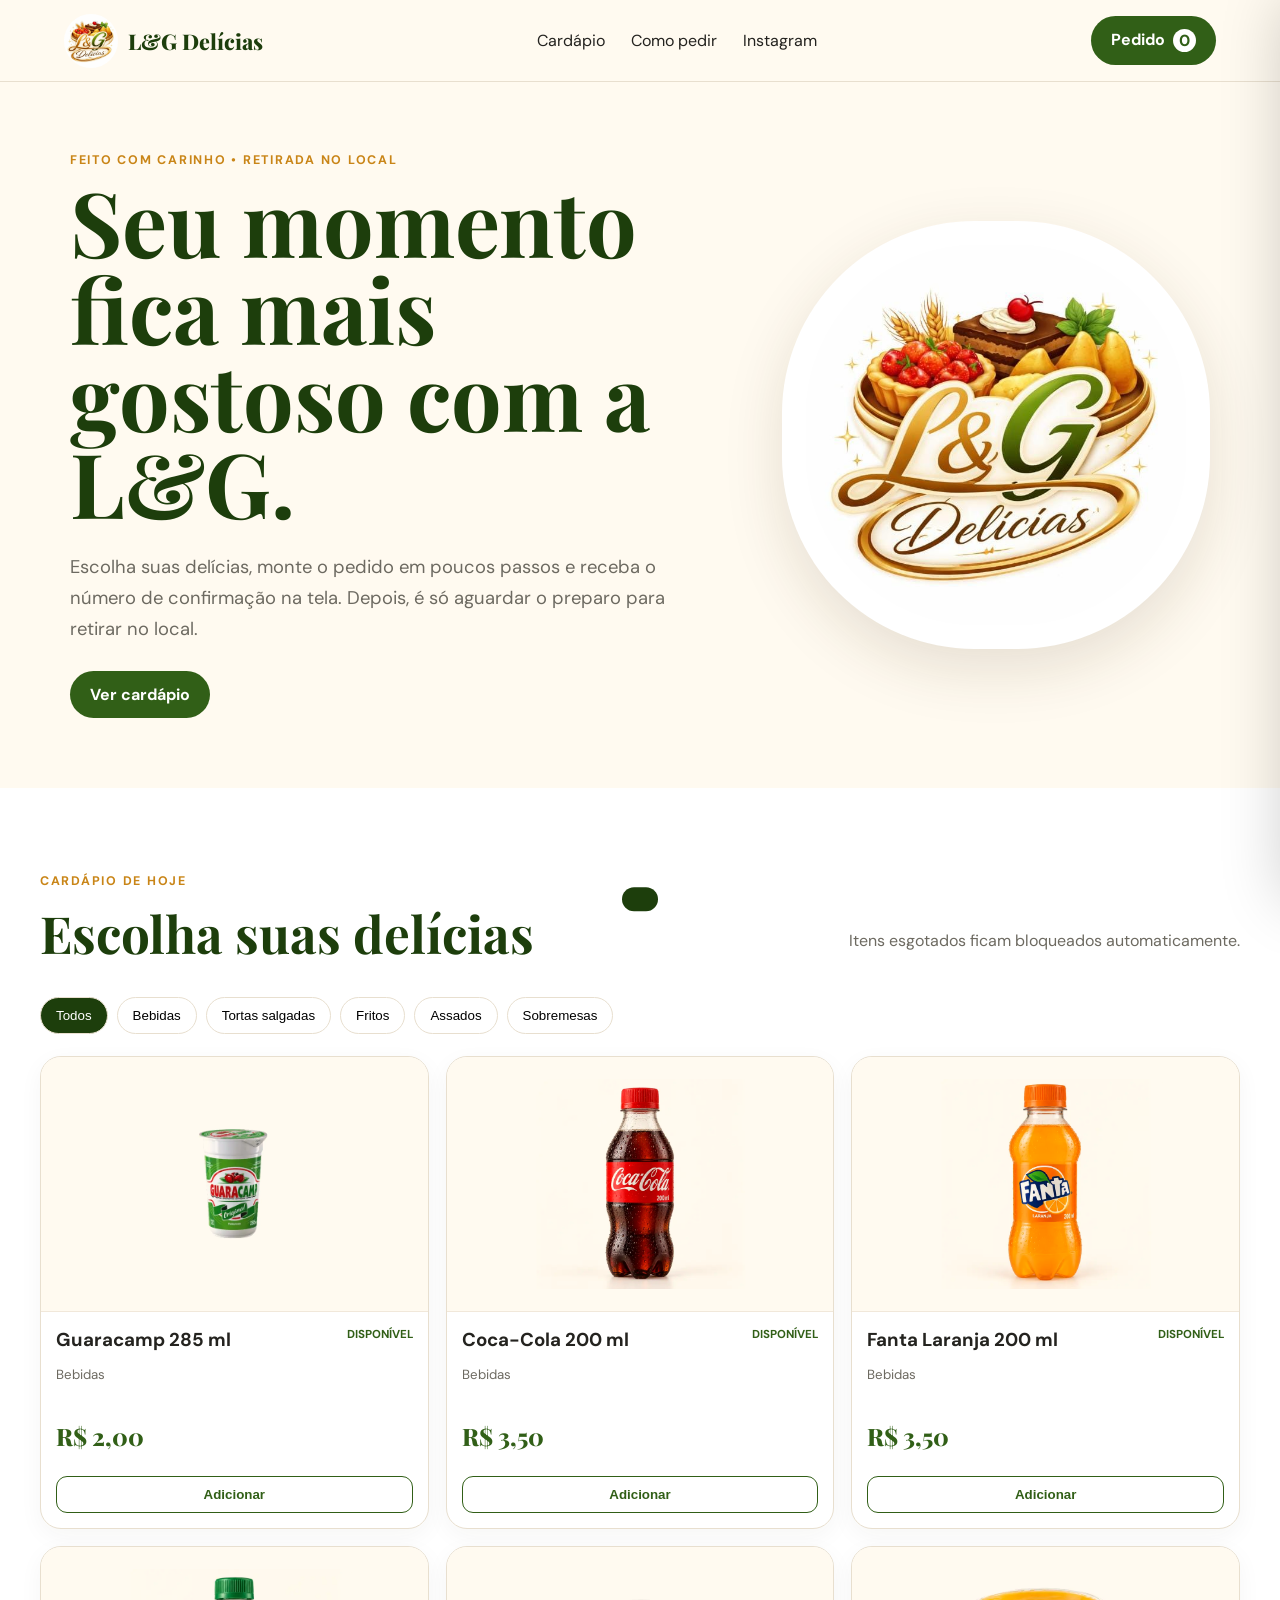
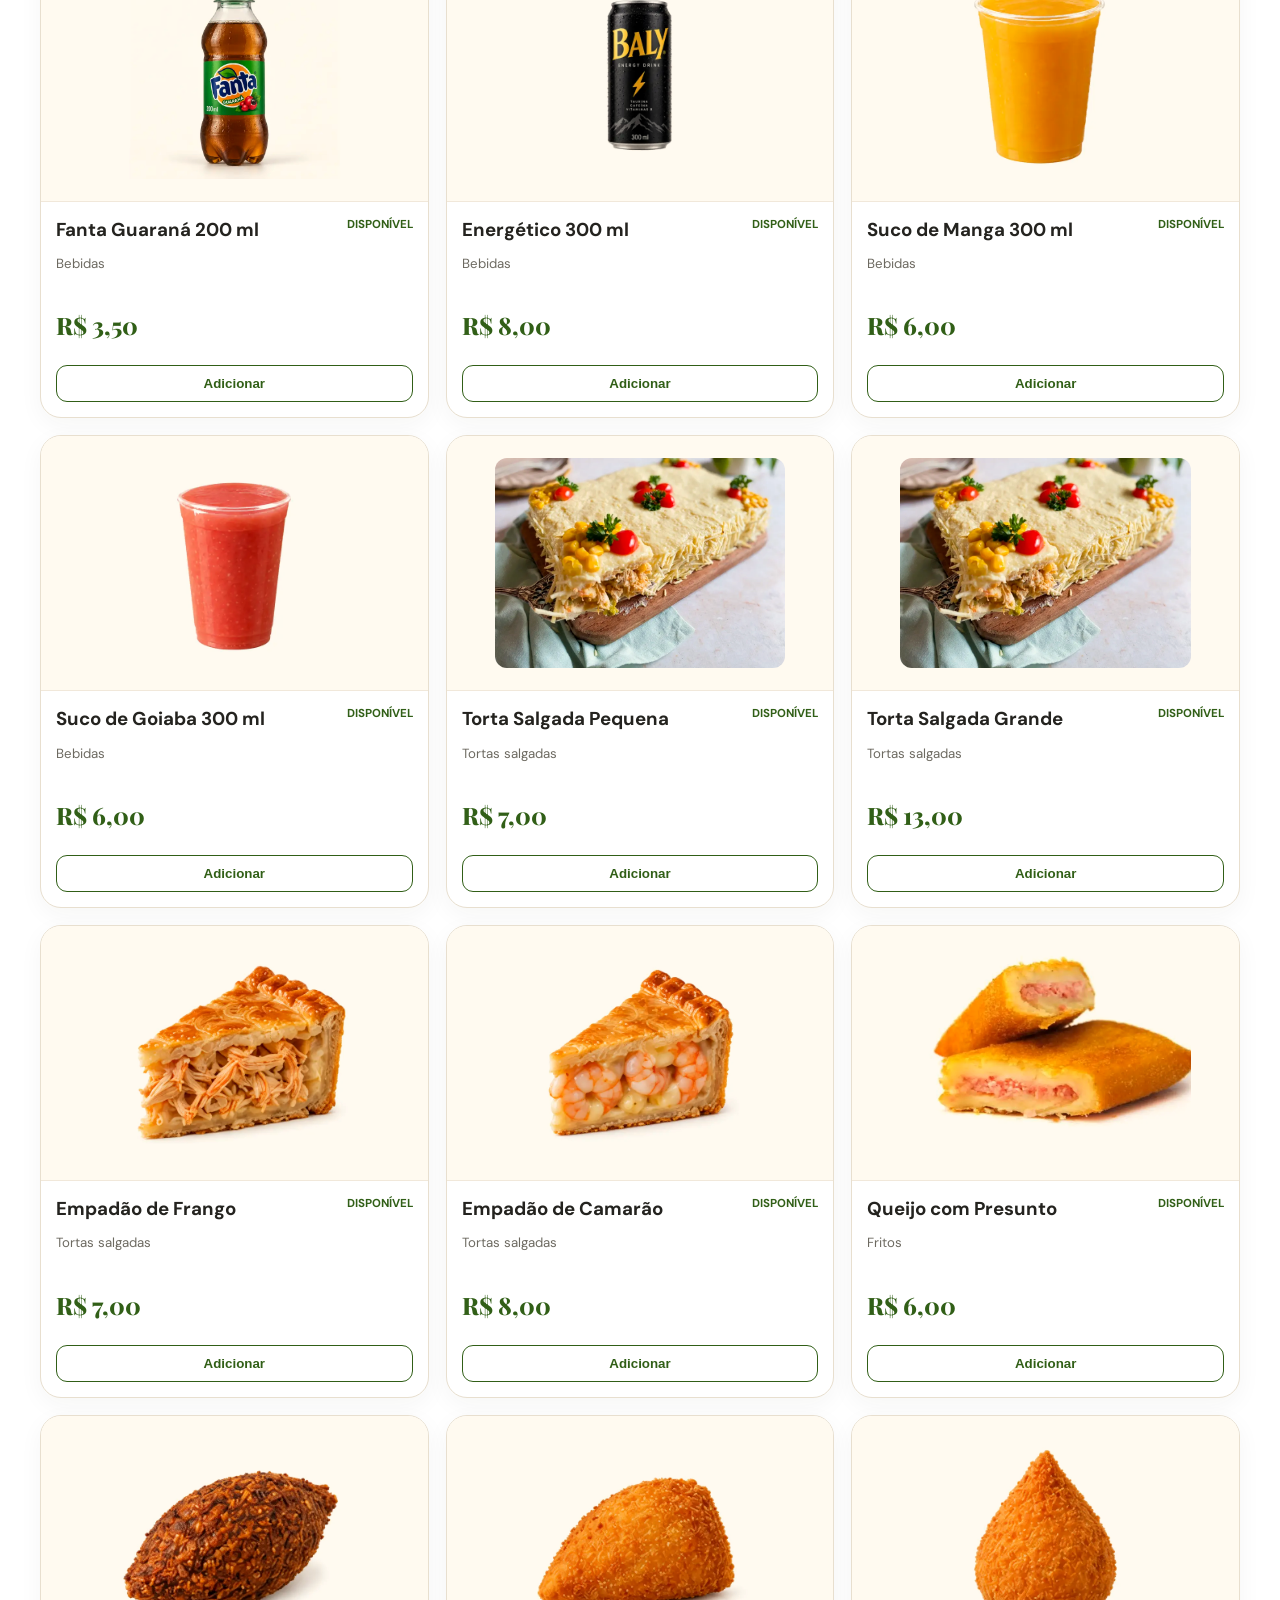
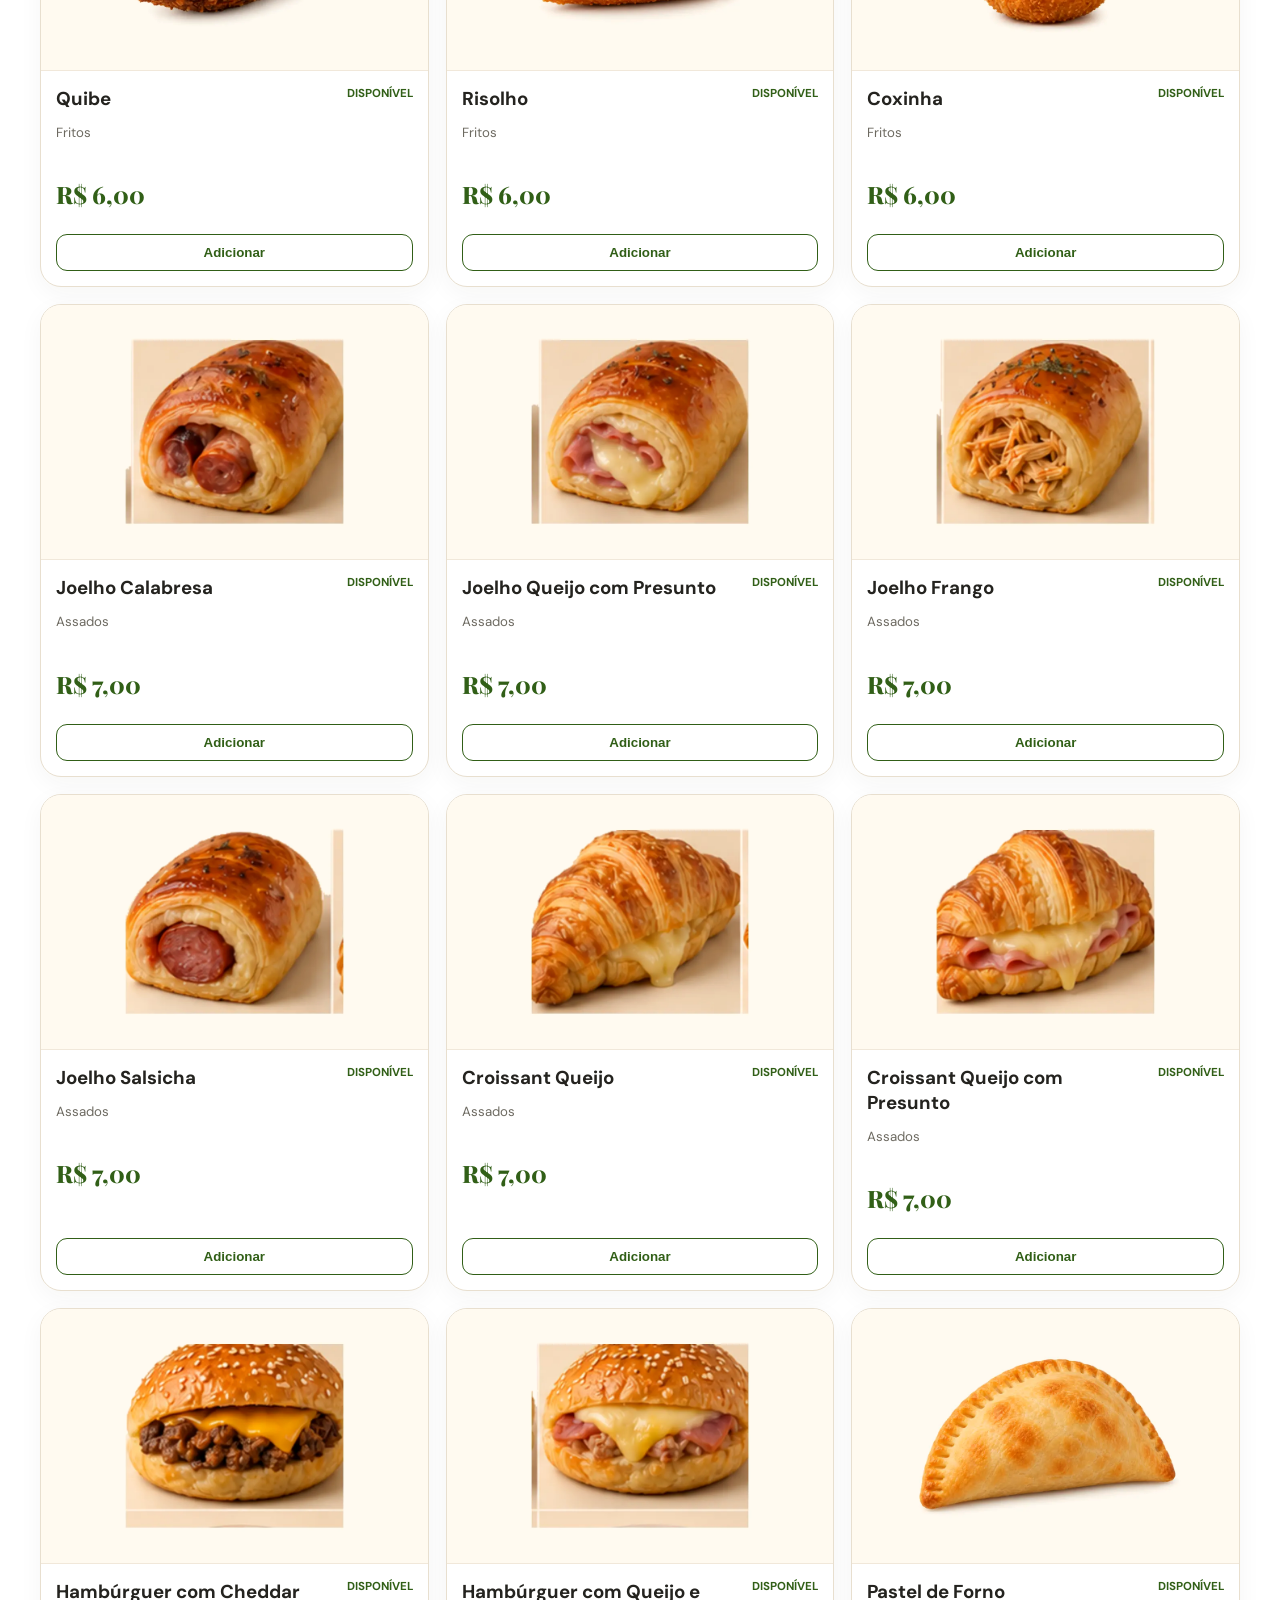
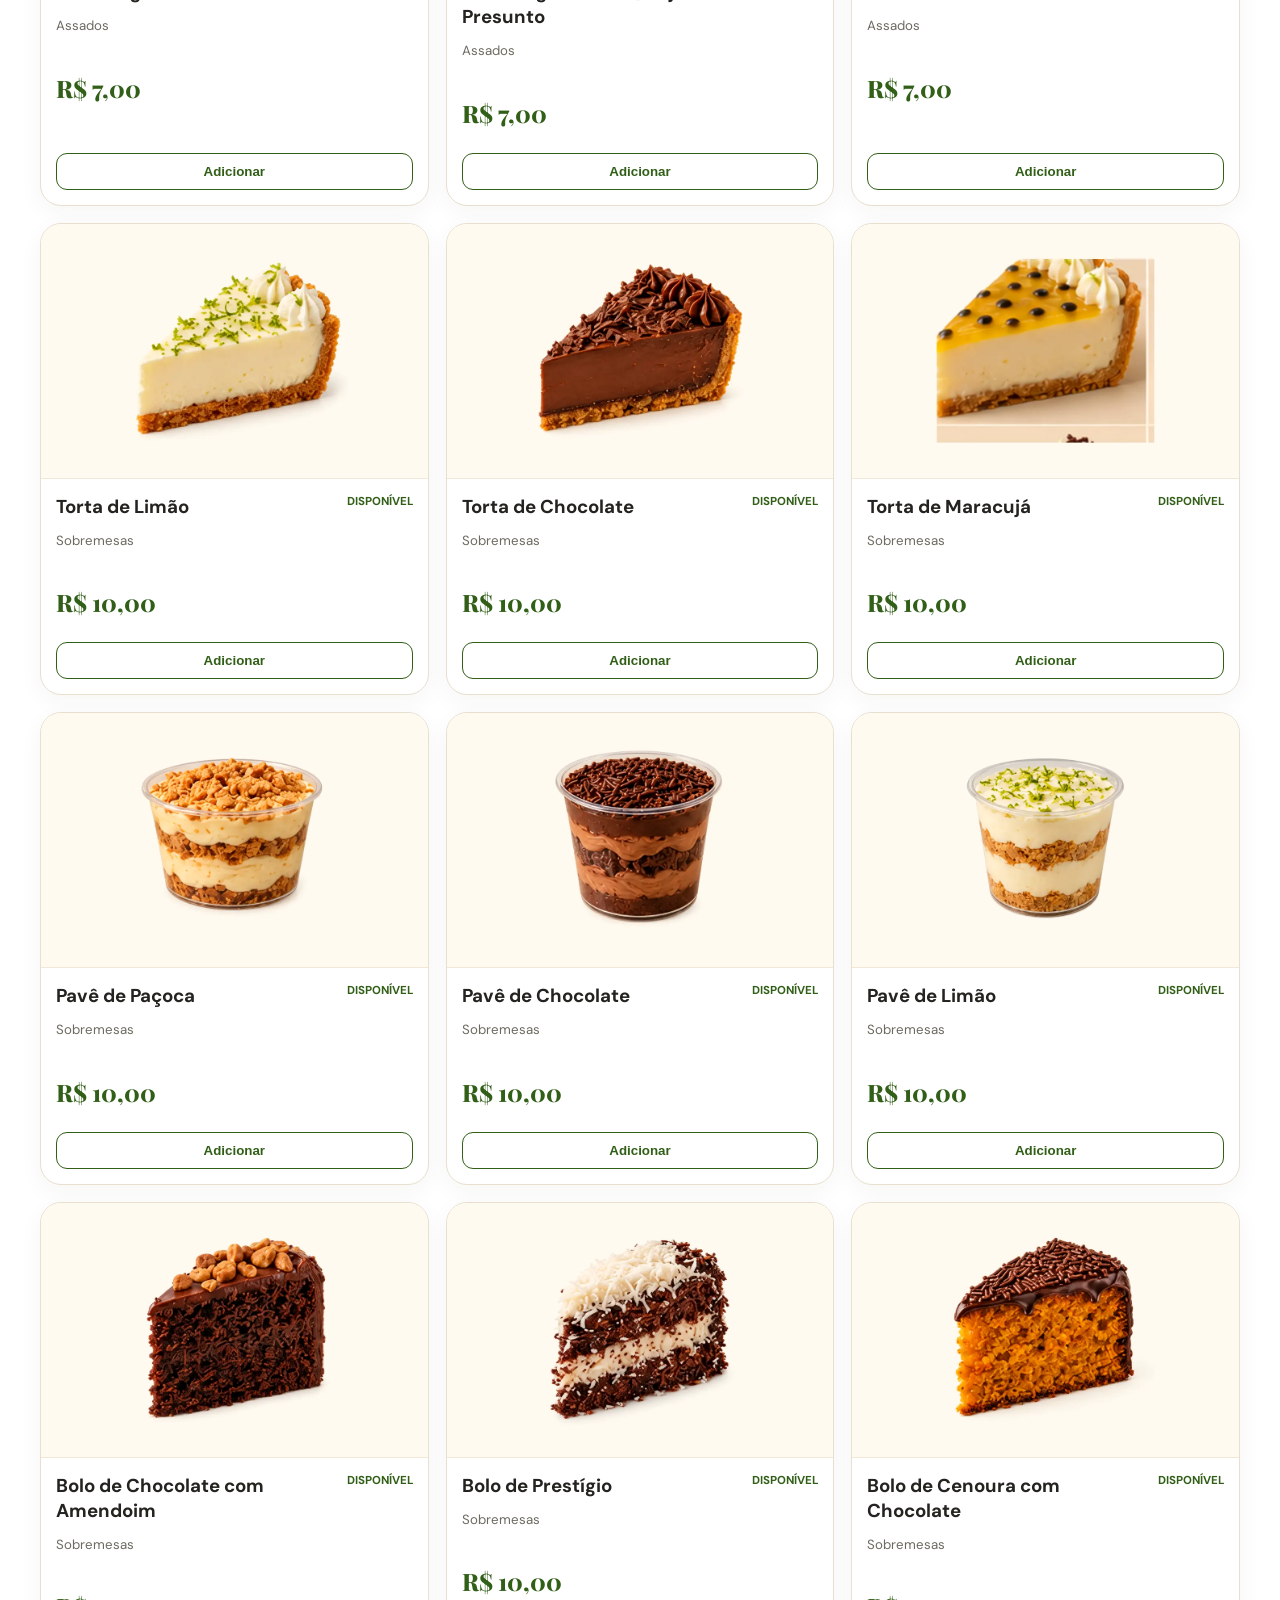
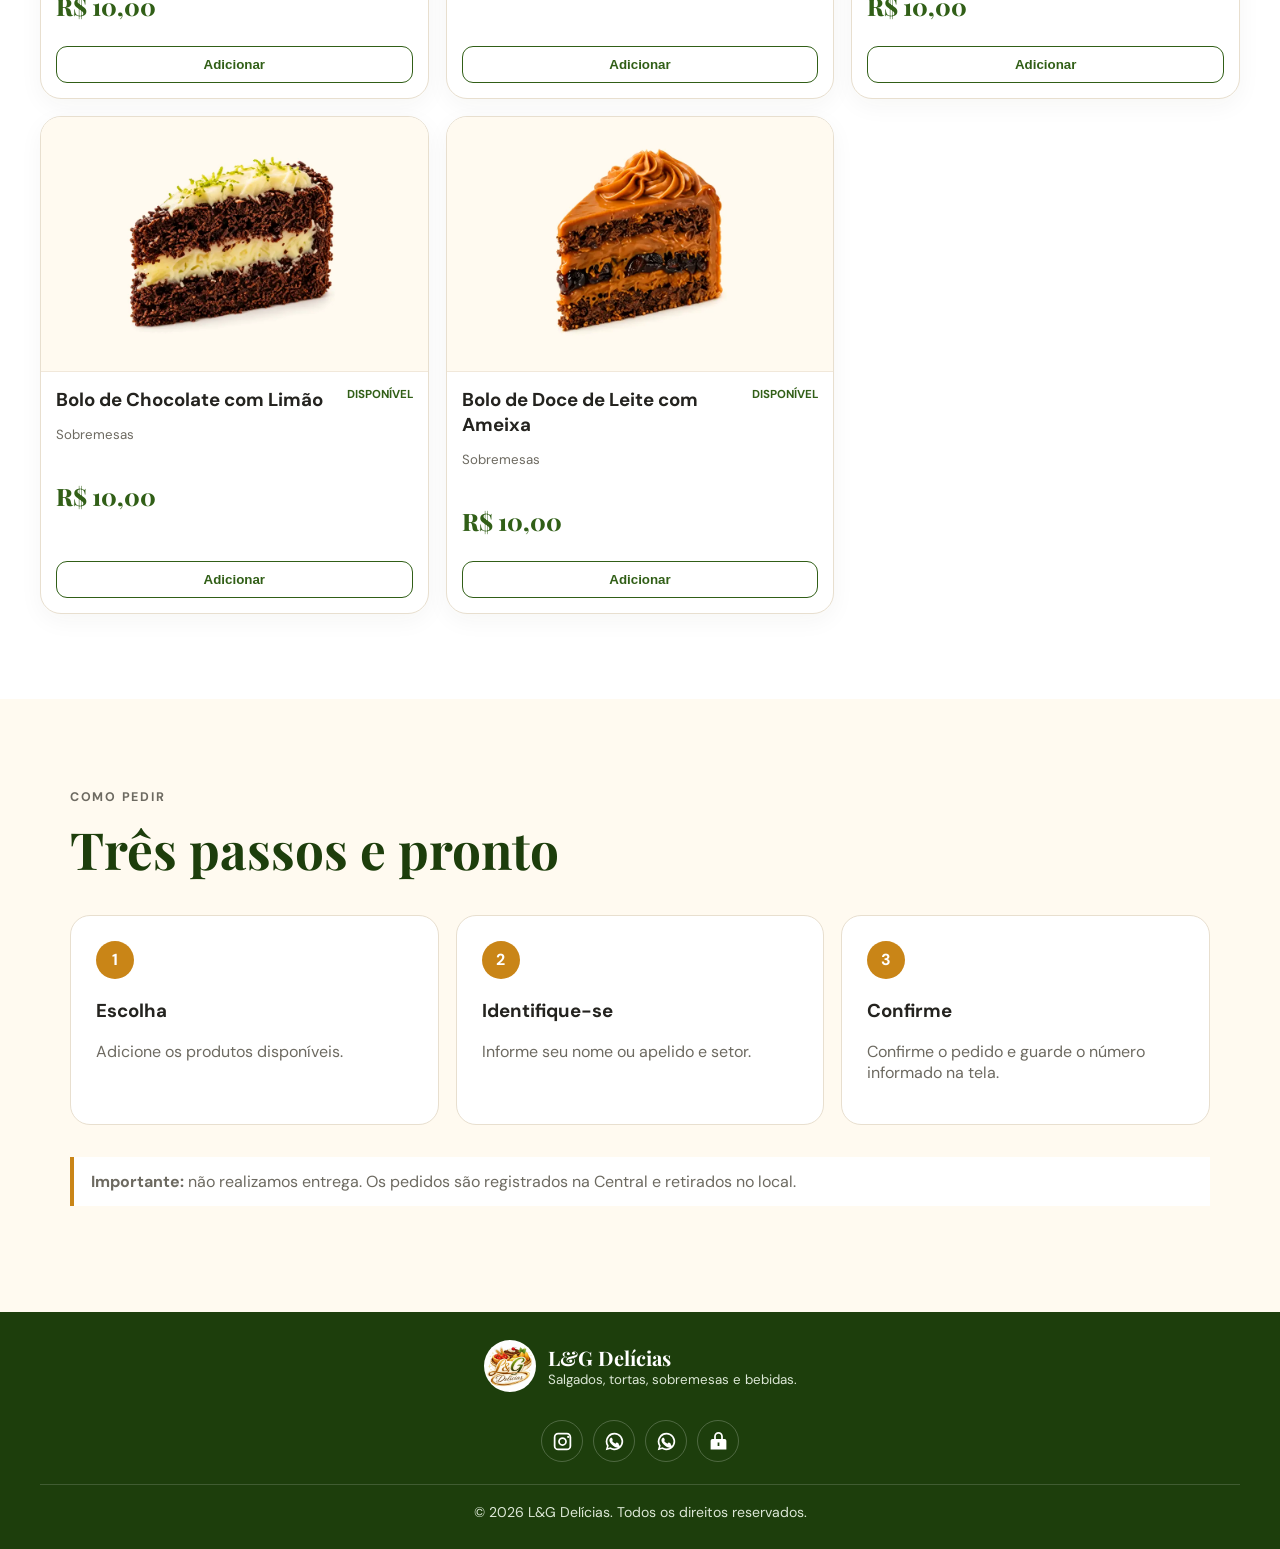
==== commit 1de758e3: "Corrige imagem da torta de maracuja" ====
--- a/index.html
+++ b/index.html
@@ -4,4 +4,4 @@
 <section class="menu" id="cardapio"><div class="heading"><div><p class="eyebrow">Cardápio de hoje</p><h2>Escolha suas delícias</h2></div><p>Itens esgotados ficam bloqueados automaticamente.</p></div><div class="filters" id="filters"></div><div class="grid" id="product-grid"></div></section>
 <section class="steps" id="como-pedir"><p class="eyebrow">Como pedir</p><h2>Três passos e pronto</h2><div class="steps-grid"><article><b>1</b><h3>Escolha</h3><p>Adicione os produtos disponíveis.</p></article><article><b>2</b><h3>Identifique-se</h3><p>Informe seu nome ou apelido e setor.</p></article><article><b>3</b><h3>Confirme</h3><p>Confirme o pedido e guarde o número informado na tela.</p></article></div><p class="notice"><strong>Importante:</strong> não realizamos entrega. Os pedidos são registrados na Central e retirados no local.</p></section></main>
 <footer><div class="footer-main"><a class="footer-logo" href="https://www.instagram.com/lucitortasalgada" target="_blank" rel="noopener" aria-label="Visitar o Instagram da L&G Delícias"><img src="/assets/logo.jpg" alt="L&G Delícias"><span><strong>L&G Delícias</strong><small>Salgados, tortas, sobremesas e bebidas.</small></span></a><div class="footer-links" aria-label="Redes sociais"><a class="social-link" href="https://www.instagram.com/lucitortasalgada" target="_blank" rel="noopener" aria-label="Instagram"><svg viewBox="0 0 24 24" aria-hidden="true"><path d="M7 2h10a5 5 0 0 1 5 5v10a5 5 0 0 1-5 5H7a5 5 0 0 1-5-5V7a5 5 0 0 1 5-5m0 2a3 3 0 0 0-3 3v10a3 3 0 0 0 3 3h10a3 3 0 0 0 3-3V7a3 3 0 0 0-3-3zm11.5 1.5a1.25 1.25 0 1 1 0 2.5 1.25 1.25 0 0 1 0-2.5M12 7a5 5 0 1 1 0 10 5 5 0 0 1 0-10m0 2a3 3 0 1 0 0 6 3 3 0 0 0 0-6"/></svg></a><a class="social-link" href="https://wa.me/5521989397049" target="_blank" rel="noopener" aria-label="WhatsApp"><svg viewBox="0 0 24 24" aria-hidden="true"><path d="M12 2a10 10 0 0 0-8.6 15.1L2 22l5-1.3A10 10 0 1 0 12 2m0 18a8 8 0 0 1-4.1-1.1l-.3-.2-3 .8.8-2.9-.2-.3A8 8 0 1 1 12 20m4.4-6c-.2-.1-1.4-.7-1.7-.8-.2-.1-.4-.1-.6.1l-.8 1c-.1.2-.3.2-.5.1-1.4-.7-2.4-1.3-3.4-2.9-.2-.3.2-.5.6-1 .1-.2.1-.4 0-.5l-.7-1.8c-.2-.5-.5-.4-.7-.4H8c-.2 0-.5.1-.8.4-.3.3-1 1-1 2.5s1.1 2.9 1.2 3.1c.2.2 2.1 3.2 5.1 4.5.7.3 1.3.5 1.7.6.7.2 1.4.2 1.9.1.6-.1 1.4-.6 1.6-1.2.2-.6.2-1.1.1-1.2-.2-.3-.4-.4-.6-.5"/></svg></a><a class="social-link" href="https://wa.me/5521989420225" target="_blank" rel="noopener" aria-label="WhatsApp alternativo"><svg viewBox="0 0 24 24" aria-hidden="true"><path d="M12 2a10 10 0 0 0-8.6 15.1L2 22l5-1.3A10 10 0 1 0 12 2m0 18a8 8 0 0 1-4.1-1.1l-.3-.2-3 .8.8-2.9-.2-.3A8 8 0 1 1 12 20m4.4-6c-.2-.1-1.4-.7-1.7-.8-.2-.1-.4-.1-.6.1l-.8 1c-.1.2-.3.2-.5.1-1.4-.7-2.4-1.3-3.4-2.9-.2-.3.2-.5.6-1 .1-.2.1-.4 0-.5l-.7-1.8c-.2-.5-.5-.4-.7-.4H8c-.2 0-.5.1-.8.4-.3.3-1 1-1 2.5s1.1 2.9 1.2 3.1c.2.2 2.1 3.2 5.1 4.5.7.3 1.3.5 1.7.6.7.2 1.4.2 1.9.1.6-.1 1.4-.6 1.6-1.2.2-.6.2-1.1.1-1.2-.2-.3-.4-.4-.6-.5"/></svg></a><a class="social-link" href="/admin/" aria-label="Área administrativa"><svg viewBox="0 0 24 24" aria-hidden="true"><path d="M12 1a5 5 0 0 0-5 5v3H5a2 2 0 0 0-2 2v10h18V11a2 2 0 0 0-2-2h-2V6a5 5 0 0 0-5-5m0 2a3 3 0 0 1 3 3v3H9V6a3 3 0 0 1 3-3m-1 10h2v4h-2z"/></svg></a></div></div><p class="copyright">© 2026 L&G Delícias. Todos os direitos reservados.</p></footer>
-<div class="backdrop" id="backdrop" hidden></div><aside class="drawer" id="drawer" aria-hidden="true"><header><div><p class="eyebrow">Seu pedido</p><h2>Confira os itens</h2></div><button id="close-cart" aria-label="Fechar">×</button></header><div id="order-success" class="order-success" hidden><span>✓</span><h2>Pedido recebido!</h2><p>Seu pedido foi registrado com o número:</p><strong id="order-code"></strong><small>Aguarde a confirmação da L&G Delícias para fazer a retirada.</small><button class="primary" id="new-order" type="button">Fazer outro pedido</button></div><div id="checkout-area"><div id="cart-items"></div><p class="empty" id="empty">Seu pedido ainda está vazio.</p><div class="total"><span>Total</span><strong id="cart-total">R$ 0,00</strong></div><form id="checkout"><label>Nome, sobrenome ou apelido<input id="customer-name" required maxlength="60" placeholder="Ex.: Joaquim Silva"></label><label>Setor<input id="customer-sector" required maxlength="60" placeholder="Ex.: Armazenamento"></label><label>Telefone/WhatsApp para confirmação<input id="customer-phone" inputmode="tel" maxlength="20" required placeholder="Ex.: (21) 99999-9999"></label><label>Observação (opcional)<textarea id="customer-note" maxlength="180" placeholder="Ex.: retirar às 15h"></textarea></label><button class="whatsapp" id="submit-order" type="submit">Confirmar pedido</button><small>Você receberá a confirmação no WhatsApp informado.</small></form></div></aside><div class="toast" id="toast"></div><script src="/app.js?v=17" defer></script></body></html>
+<div class="backdrop" id="backdrop" hidden></div><aside class="drawer" id="drawer" aria-hidden="true"><header><div><p class="eyebrow">Seu pedido</p><h2>Confira os itens</h2></div><button id="close-cart" aria-label="Fechar">×</button></header><div id="order-success" class="order-success" hidden><span>✓</span><h2>Pedido recebido!</h2><p>Seu pedido foi registrado com o número:</p><strong id="order-code"></strong><small>Aguarde a confirmação da L&G Delícias para fazer a retirada.</small><button class="primary" id="new-order" type="button">Fazer outro pedido</button></div><div id="checkout-area"><div id="cart-items"></div><p class="empty" id="empty">Seu pedido ainda está vazio.</p><div class="total"><span>Total</span><strong id="cart-total">R$ 0,00</strong></div><form id="checkout"><label>Nome, sobrenome ou apelido<input id="customer-name" required maxlength="60" placeholder="Ex.: Joaquim Silva"></label><label>Setor<input id="customer-sector" required maxlength="60" placeholder="Ex.: Armazenamento"></label><label>Telefone/WhatsApp para confirmação<input id="customer-phone" inputmode="tel" maxlength="20" required placeholder="Ex.: (21) 99999-9999"></label><label>Observação (opcional)<textarea id="customer-note" maxlength="180" placeholder="Ex.: retirar às 15h"></textarea></label><button class="whatsapp" id="submit-order" type="submit">Confirmar pedido</button><small>Você receberá a confirmação no WhatsApp informado.</small></form></div></aside><div class="toast" id="toast"></div><script src="/app.js?v=19" defer></script></body></html>
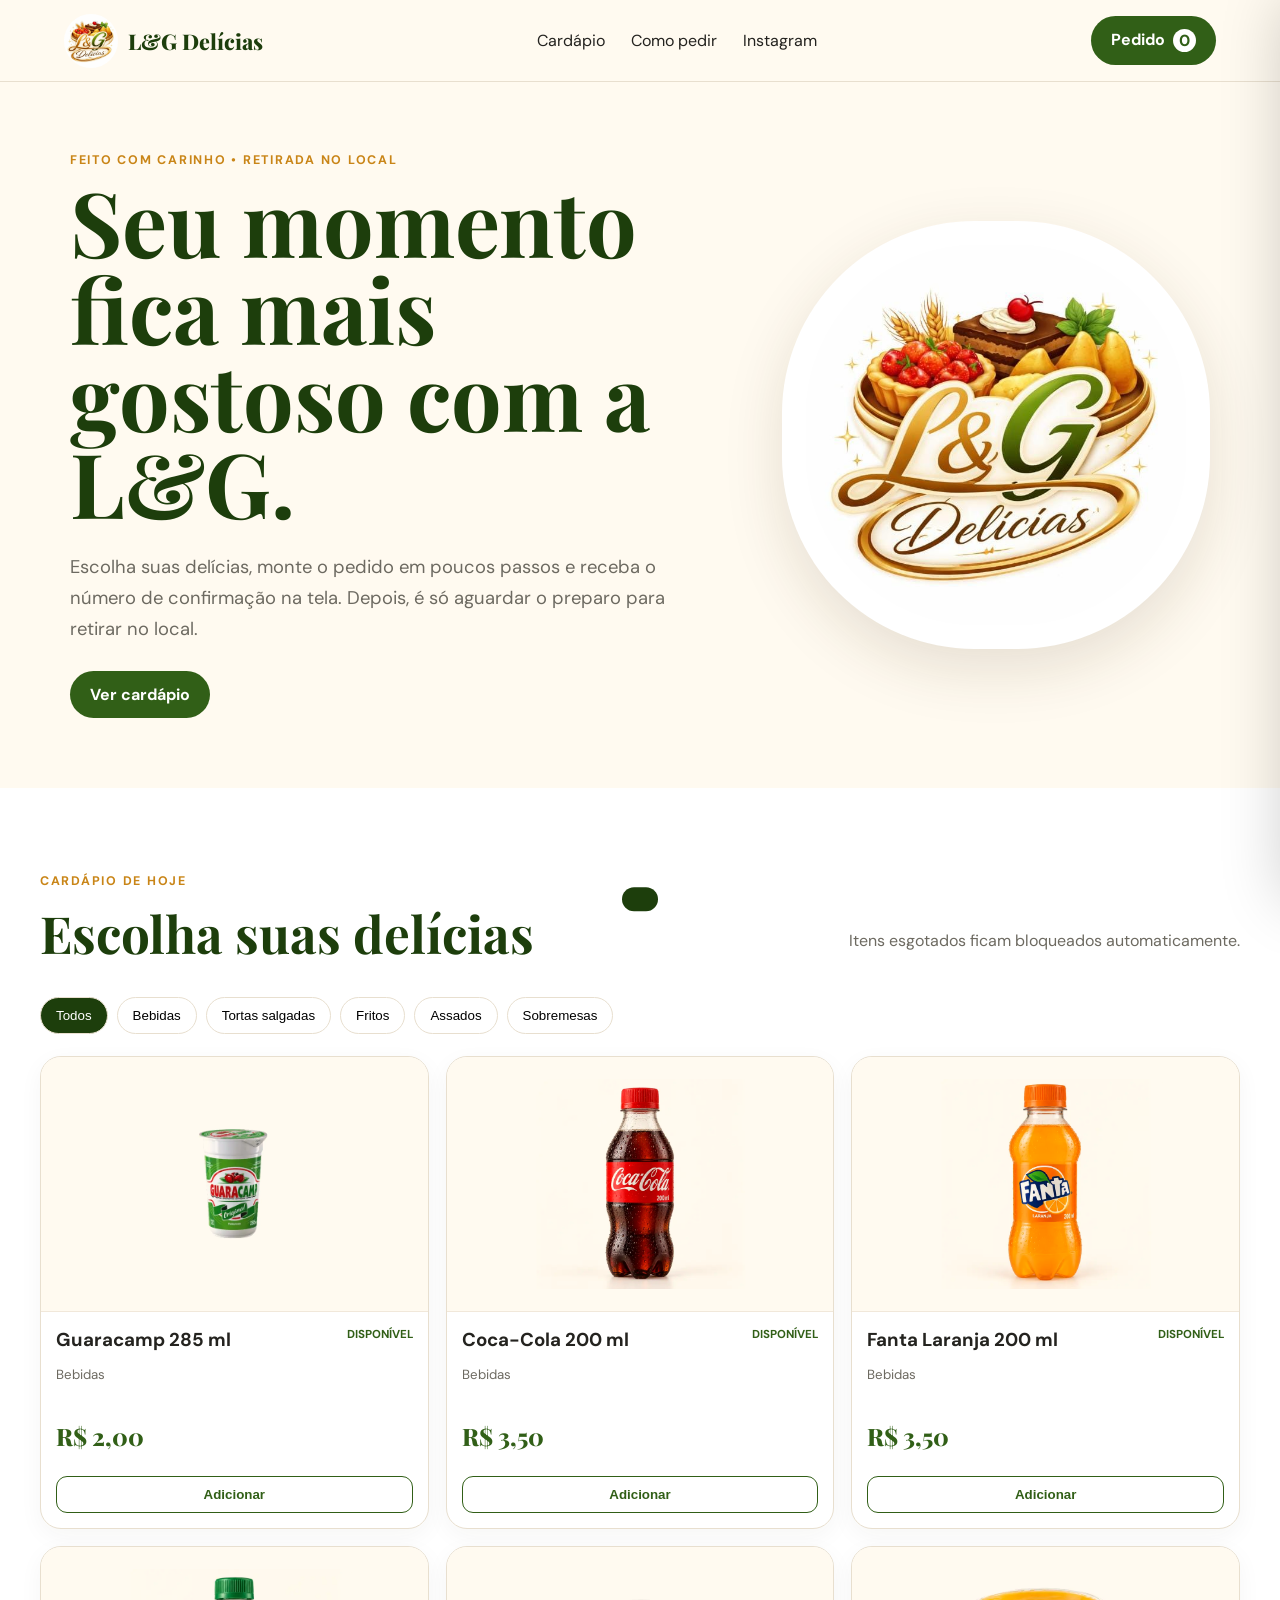
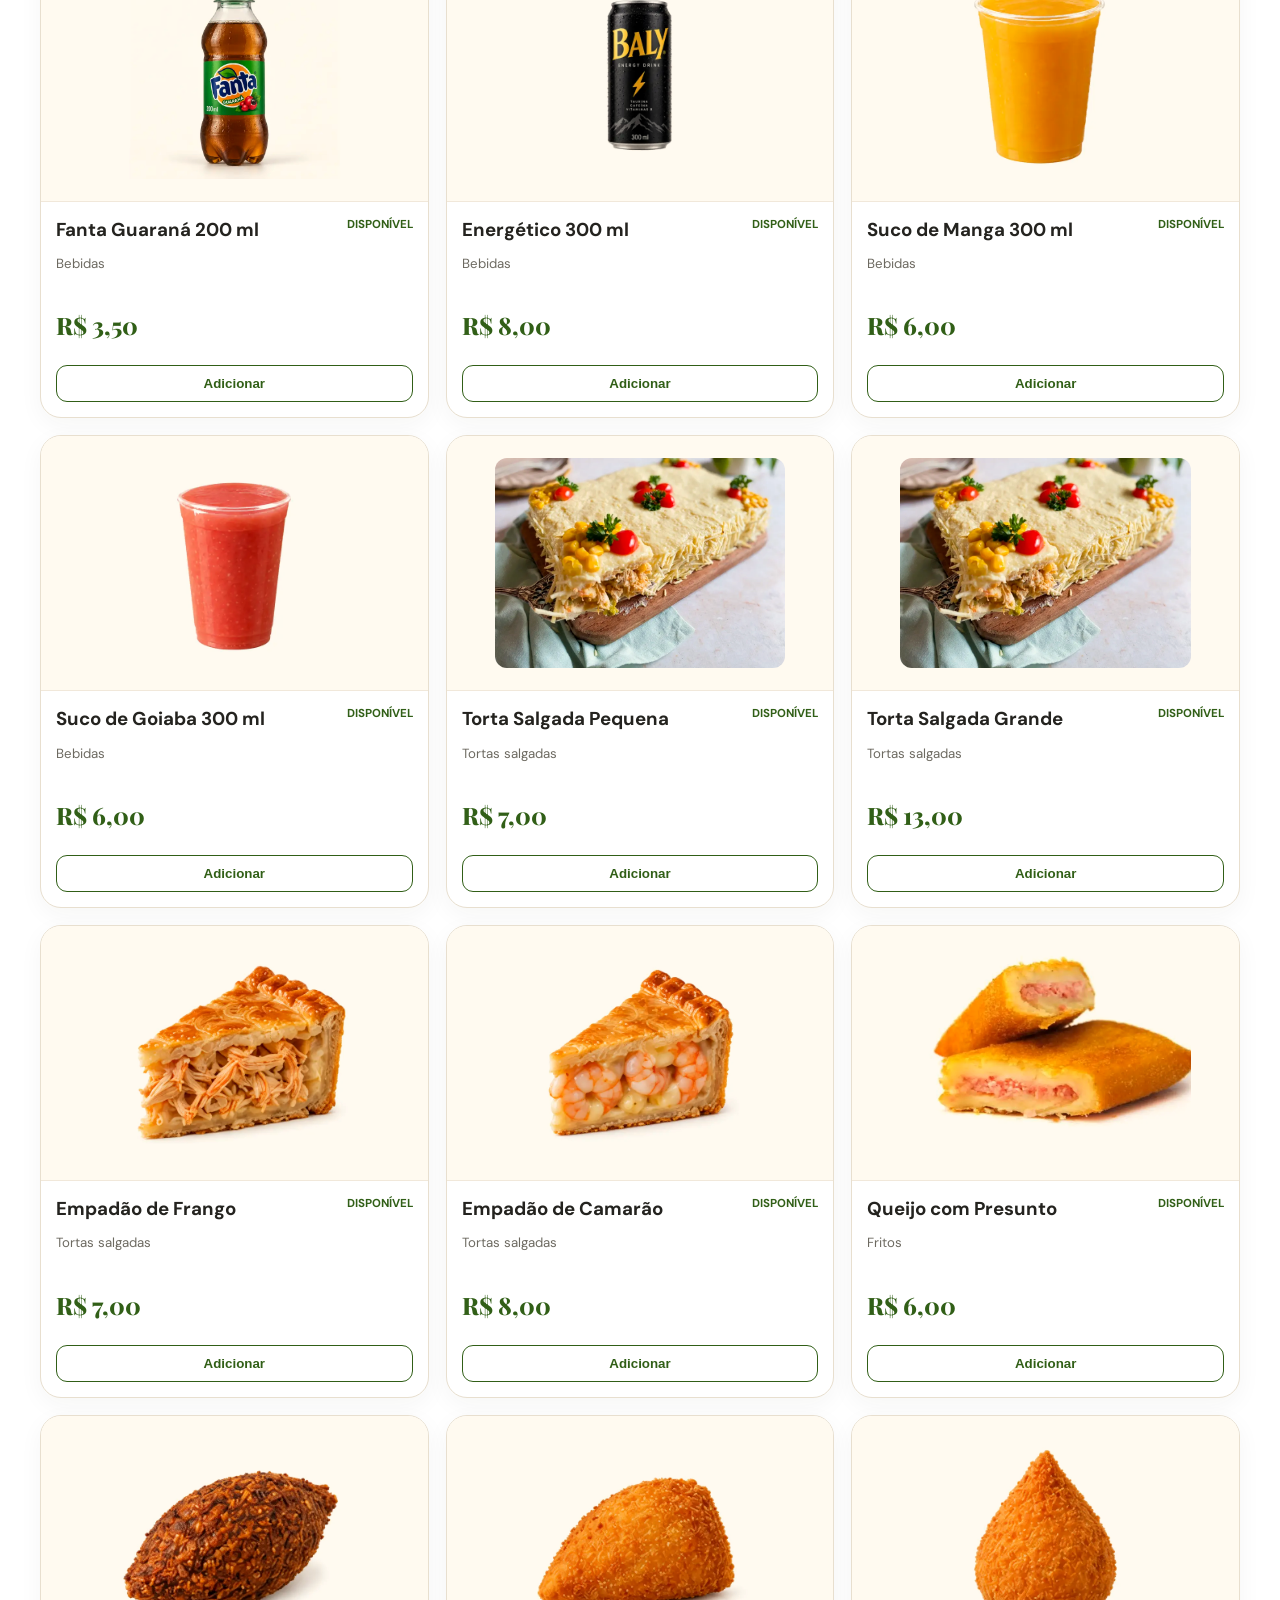
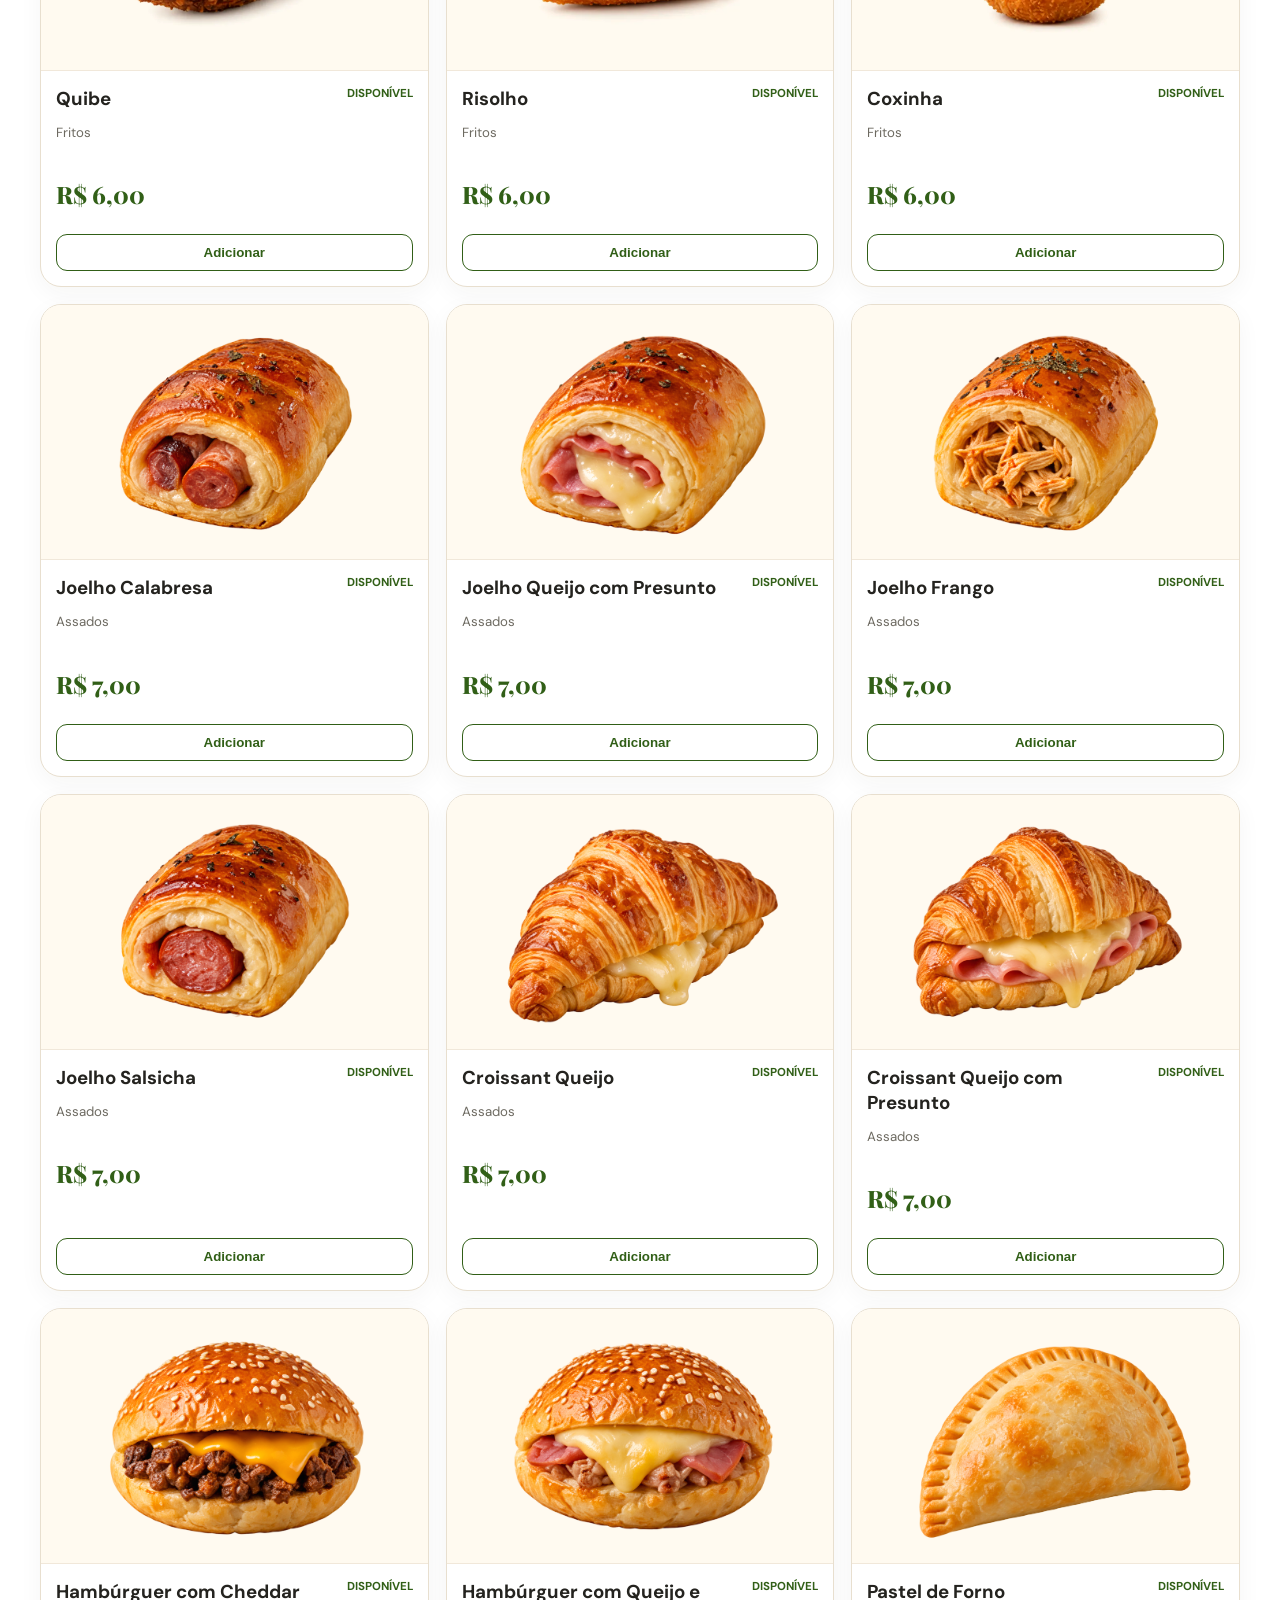
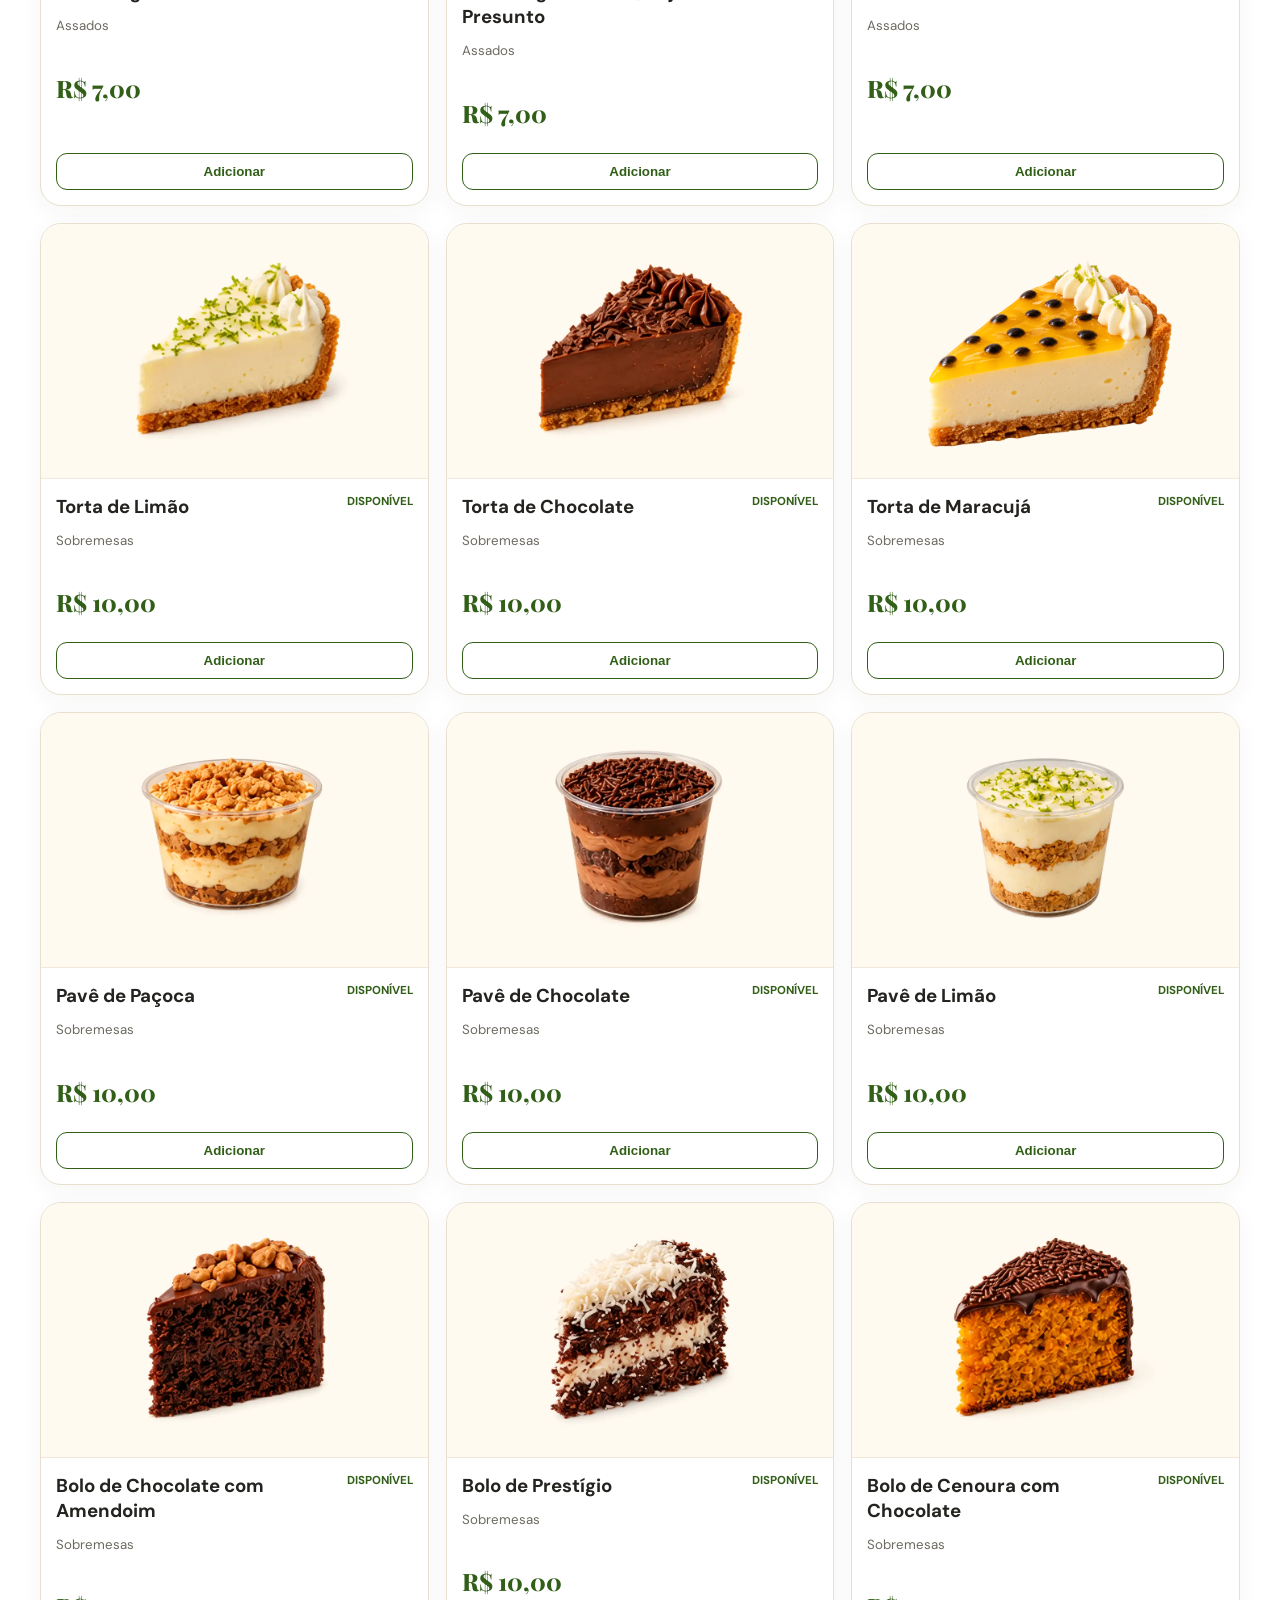
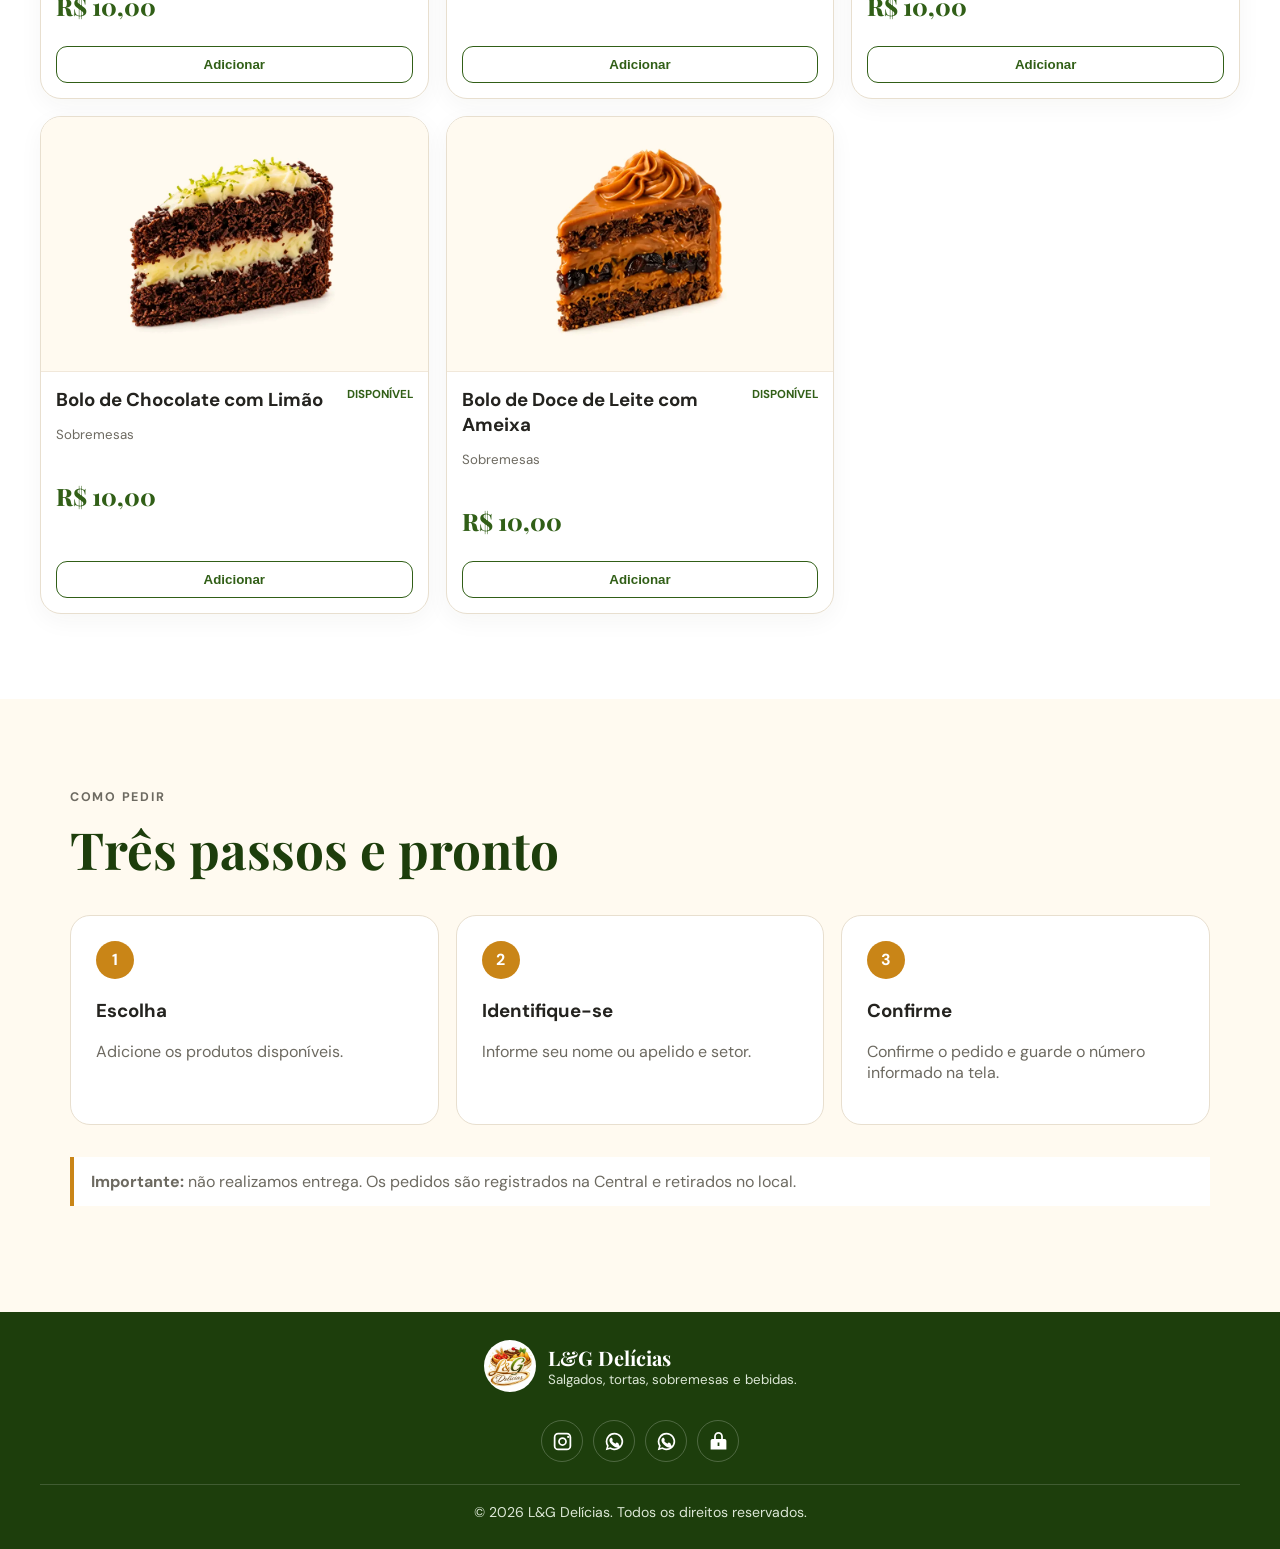
==== commit 1550e306: "Padroniza imagens da torta de maracuja e dos assados" ====
--- a/index.html
+++ b/index.html
@@ -4,4 +4,4 @@
 <section class="menu" id="cardapio"><div class="heading"><div><p class="eyebrow">Cardápio de hoje</p><h2>Escolha suas delícias</h2></div><p>Itens esgotados ficam bloqueados automaticamente.</p></div><div class="filters" id="filters"></div><div class="grid" id="product-grid"></div></section>
 <section class="steps" id="como-pedir"><p class="eyebrow">Como pedir</p><h2>Três passos e pronto</h2><div class="steps-grid"><article><b>1</b><h3>Escolha</h3><p>Adicione os produtos disponíveis.</p></article><article><b>2</b><h3>Identifique-se</h3><p>Informe seu nome ou apelido e setor.</p></article><article><b>3</b><h3>Confirme</h3><p>Confirme o pedido e guarde o número informado na tela.</p></article></div><p class="notice"><strong>Importante:</strong> não realizamos entrega. Os pedidos são registrados na Central e retirados no local.</p></section></main>
 <footer><div class="footer-main"><a class="footer-logo" href="https://www.instagram.com/lucitortasalgada" target="_blank" rel="noopener" aria-label="Visitar o Instagram da L&G Delícias"><img src="/assets/logo.jpg" alt="L&G Delícias"><span><strong>L&G Delícias</strong><small>Salgados, tortas, sobremesas e bebidas.</small></span></a><div class="footer-links" aria-label="Redes sociais"><a class="social-link" href="https://www.instagram.com/lucitortasalgada" target="_blank" rel="noopener" aria-label="Instagram"><svg viewBox="0 0 24 24" aria-hidden="true"><path d="M7 2h10a5 5 0 0 1 5 5v10a5 5 0 0 1-5 5H7a5 5 0 0 1-5-5V7a5 5 0 0 1 5-5m0 2a3 3 0 0 0-3 3v10a3 3 0 0 0 3 3h10a3 3 0 0 0 3-3V7a3 3 0 0 0-3-3zm11.5 1.5a1.25 1.25 0 1 1 0 2.5 1.25 1.25 0 0 1 0-2.5M12 7a5 5 0 1 1 0 10 5 5 0 0 1 0-10m0 2a3 3 0 1 0 0 6 3 3 0 0 0 0-6"/></svg></a><a class="social-link" href="https://wa.me/5521989397049" target="_blank" rel="noopener" aria-label="WhatsApp"><svg viewBox="0 0 24 24" aria-hidden="true"><path d="M12 2a10 10 0 0 0-8.6 15.1L2 22l5-1.3A10 10 0 1 0 12 2m0 18a8 8 0 0 1-4.1-1.1l-.3-.2-3 .8.8-2.9-.2-.3A8 8 0 1 1 12 20m4.4-6c-.2-.1-1.4-.7-1.7-.8-.2-.1-.4-.1-.6.1l-.8 1c-.1.2-.3.2-.5.1-1.4-.7-2.4-1.3-3.4-2.9-.2-.3.2-.5.6-1 .1-.2.1-.4 0-.5l-.7-1.8c-.2-.5-.5-.4-.7-.4H8c-.2 0-.5.1-.8.4-.3.3-1 1-1 2.5s1.1 2.9 1.2 3.1c.2.2 2.1 3.2 5.1 4.5.7.3 1.3.5 1.7.6.7.2 1.4.2 1.9.1.6-.1 1.4-.6 1.6-1.2.2-.6.2-1.1.1-1.2-.2-.3-.4-.4-.6-.5"/></svg></a><a class="social-link" href="https://wa.me/5521989420225" target="_blank" rel="noopener" aria-label="WhatsApp alternativo"><svg viewBox="0 0 24 24" aria-hidden="true"><path d="M12 2a10 10 0 0 0-8.6 15.1L2 22l5-1.3A10 10 0 1 0 12 2m0 18a8 8 0 0 1-4.1-1.1l-.3-.2-3 .8.8-2.9-.2-.3A8 8 0 1 1 12 20m4.4-6c-.2-.1-1.4-.7-1.7-.8-.2-.1-.4-.1-.6.1l-.8 1c-.1.2-.3.2-.5.1-1.4-.7-2.4-1.3-3.4-2.9-.2-.3.2-.5.6-1 .1-.2.1-.4 0-.5l-.7-1.8c-.2-.5-.5-.4-.7-.4H8c-.2 0-.5.1-.8.4-.3.3-1 1-1 2.5s1.1 2.9 1.2 3.1c.2.2 2.1 3.2 5.1 4.5.7.3 1.3.5 1.7.6.7.2 1.4.2 1.9.1.6-.1 1.4-.6 1.6-1.2.2-.6.2-1.1.1-1.2-.2-.3-.4-.4-.6-.5"/></svg></a><a class="social-link" href="/admin/" aria-label="Área administrativa"><svg viewBox="0 0 24 24" aria-hidden="true"><path d="M12 1a5 5 0 0 0-5 5v3H5a2 2 0 0 0-2 2v10h18V11a2 2 0 0 0-2-2h-2V6a5 5 0 0 0-5-5m0 2a3 3 0 0 1 3 3v3H9V6a3 3 0 0 1 3-3m-1 10h2v4h-2z"/></svg></a></div></div><p class="copyright">© 2026 L&G Delícias. Todos os direitos reservados.</p></footer>
-<div class="backdrop" id="backdrop" hidden></div><aside class="drawer" id="drawer" aria-hidden="true"><header><div><p class="eyebrow">Seu pedido</p><h2>Confira os itens</h2></div><button id="close-cart" aria-label="Fechar">×</button></header><div id="order-success" class="order-success" hidden><span>✓</span><h2>Pedido recebido!</h2><p>Seu pedido foi registrado com o número:</p><strong id="order-code"></strong><small>Aguarde a confirmação da L&G Delícias para fazer a retirada.</small><button class="primary" id="new-order" type="button">Fazer outro pedido</button></div><div id="checkout-area"><div id="cart-items"></div><p class="empty" id="empty">Seu pedido ainda está vazio.</p><div class="total"><span>Total</span><strong id="cart-total">R$ 0,00</strong></div><form id="checkout"><label>Nome, sobrenome ou apelido<input id="customer-name" required maxlength="60" placeholder="Ex.: Joaquim Silva"></label><label>Setor<input id="customer-sector" required maxlength="60" placeholder="Ex.: Armazenamento"></label><label>Telefone/WhatsApp para confirmação<input id="customer-phone" inputmode="tel" maxlength="20" required placeholder="Ex.: (21) 99999-9999"></label><label>Observação (opcional)<textarea id="customer-note" maxlength="180" placeholder="Ex.: retirar às 15h"></textarea></label><button class="whatsapp" id="submit-order" type="submit">Confirmar pedido</button><small>Você receberá a confirmação no WhatsApp informado.</small></form></div></aside><div class="toast" id="toast"></div><script src="/app.js?v=19" defer></script></body></html>
+<div class="backdrop" id="backdrop" hidden></div><aside class="drawer" id="drawer" aria-hidden="true"><header><div><p class="eyebrow">Seu pedido</p><h2>Confira os itens</h2></div><button id="close-cart" aria-label="Fechar">×</button></header><div id="order-success" class="order-success" hidden><span>✓</span><h2>Pedido recebido!</h2><p>Seu pedido foi registrado com o número:</p><strong id="order-code"></strong><small>Aguarde a confirmação da L&G Delícias para fazer a retirada.</small><button class="primary" id="new-order" type="button">Fazer outro pedido</button></div><div id="checkout-area"><div id="cart-items"></div><p class="empty" id="empty">Seu pedido ainda está vazio.</p><div class="total"><span>Total</span><strong id="cart-total">R$ 0,00</strong></div><form id="checkout"><label>Nome, sobrenome ou apelido<input id="customer-name" required maxlength="60" placeholder="Ex.: Joaquim Silva"></label><label>Setor<input id="customer-sector" required maxlength="60" placeholder="Ex.: Armazenamento"></label><label>Telefone/WhatsApp para confirmação<input id="customer-phone" inputmode="tel" maxlength="20" required placeholder="Ex.: (21) 99999-9999"></label><label>Observação (opcional)<textarea id="customer-note" maxlength="180" placeholder="Ex.: retirar às 15h"></textarea></label><button class="whatsapp" id="submit-order" type="submit">Confirmar pedido</button><small>Você receberá a confirmação no WhatsApp informado.</small></form></div></aside><div class="toast" id="toast"></div><script src="/app.js?v=20" defer></script></body></html>
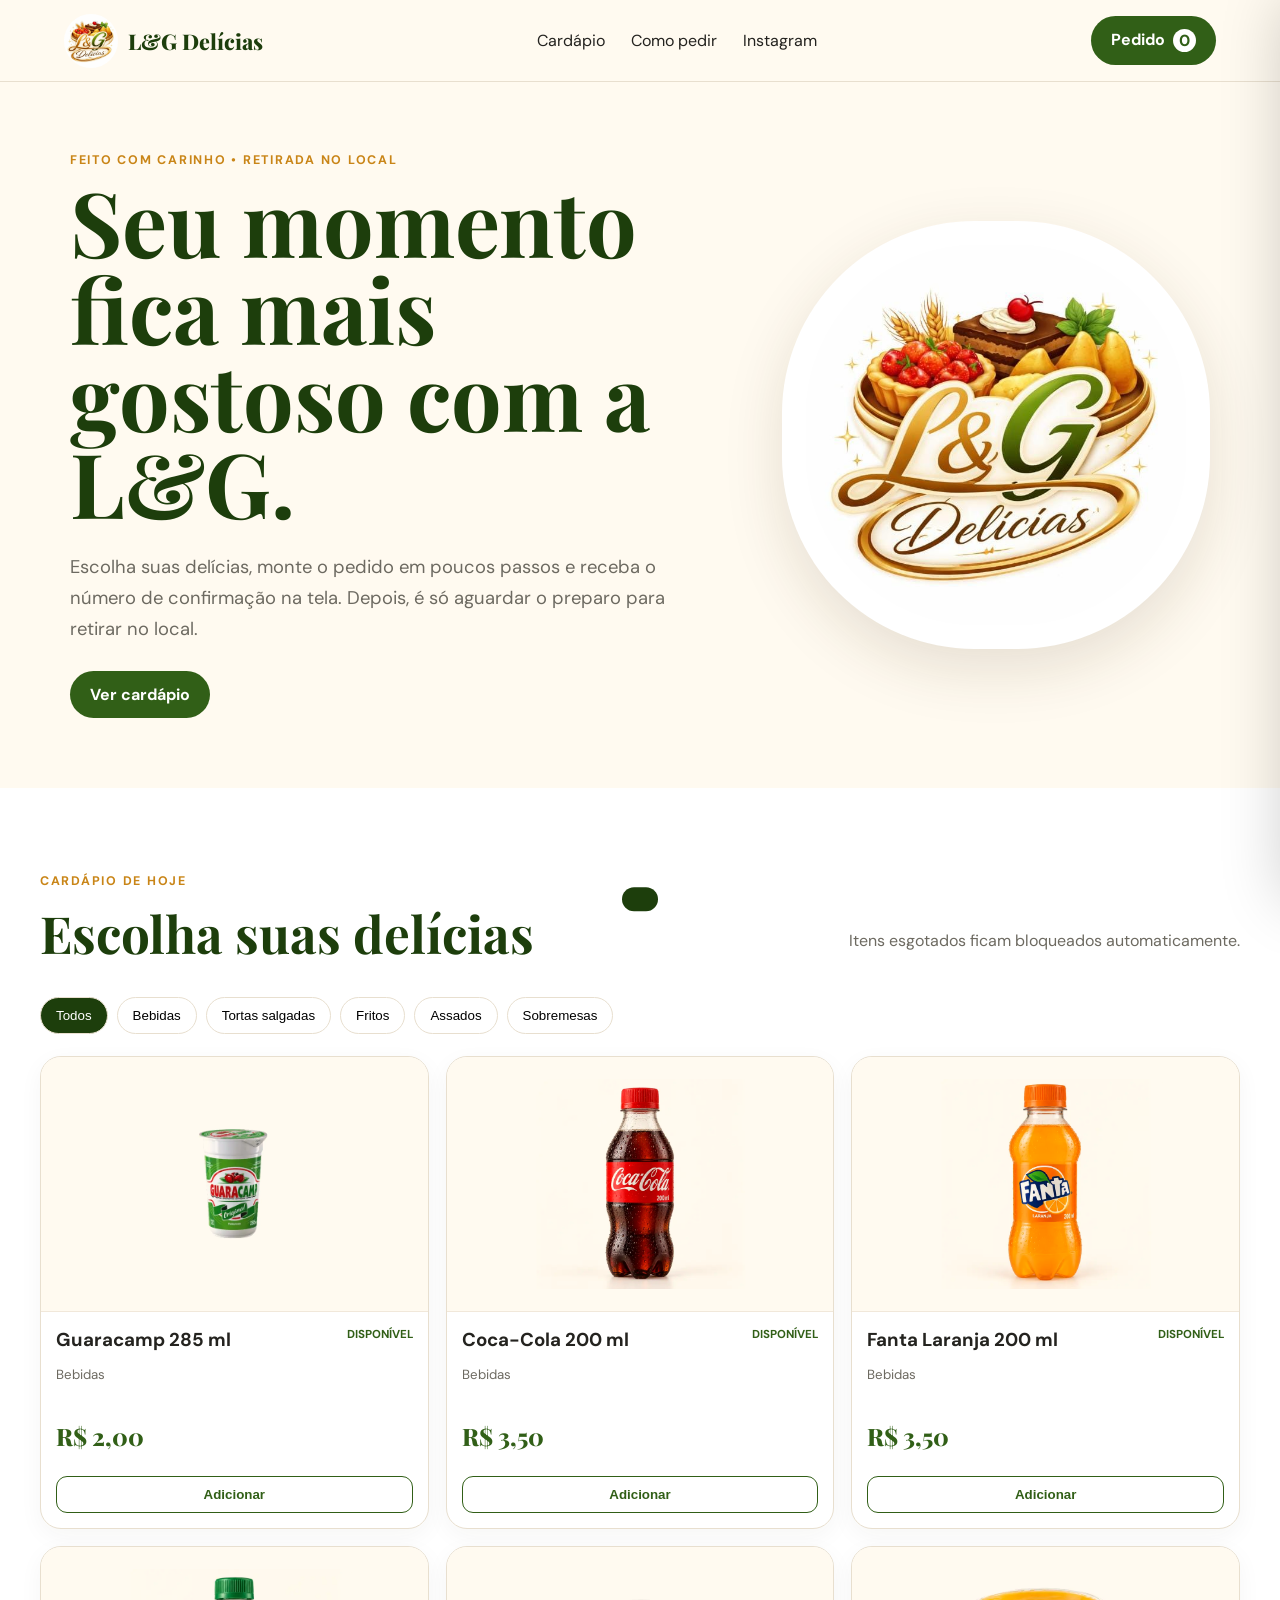
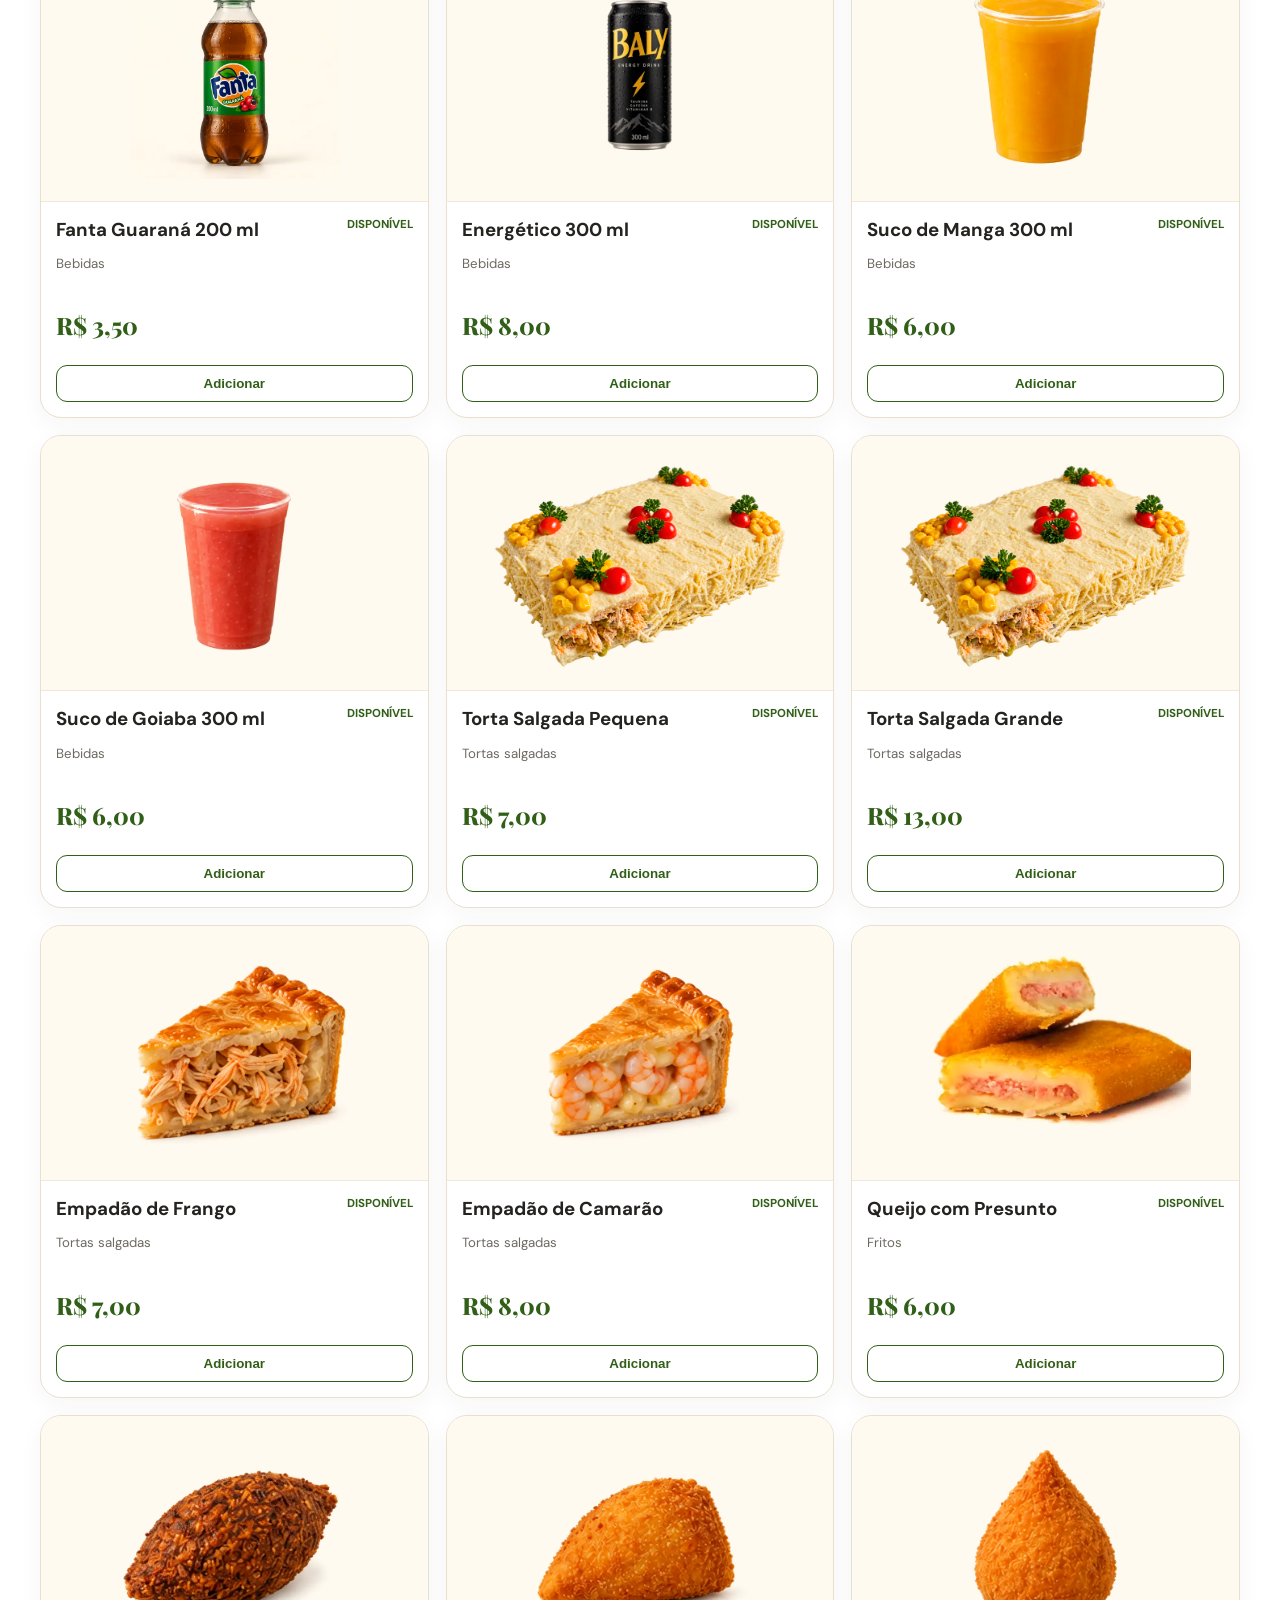
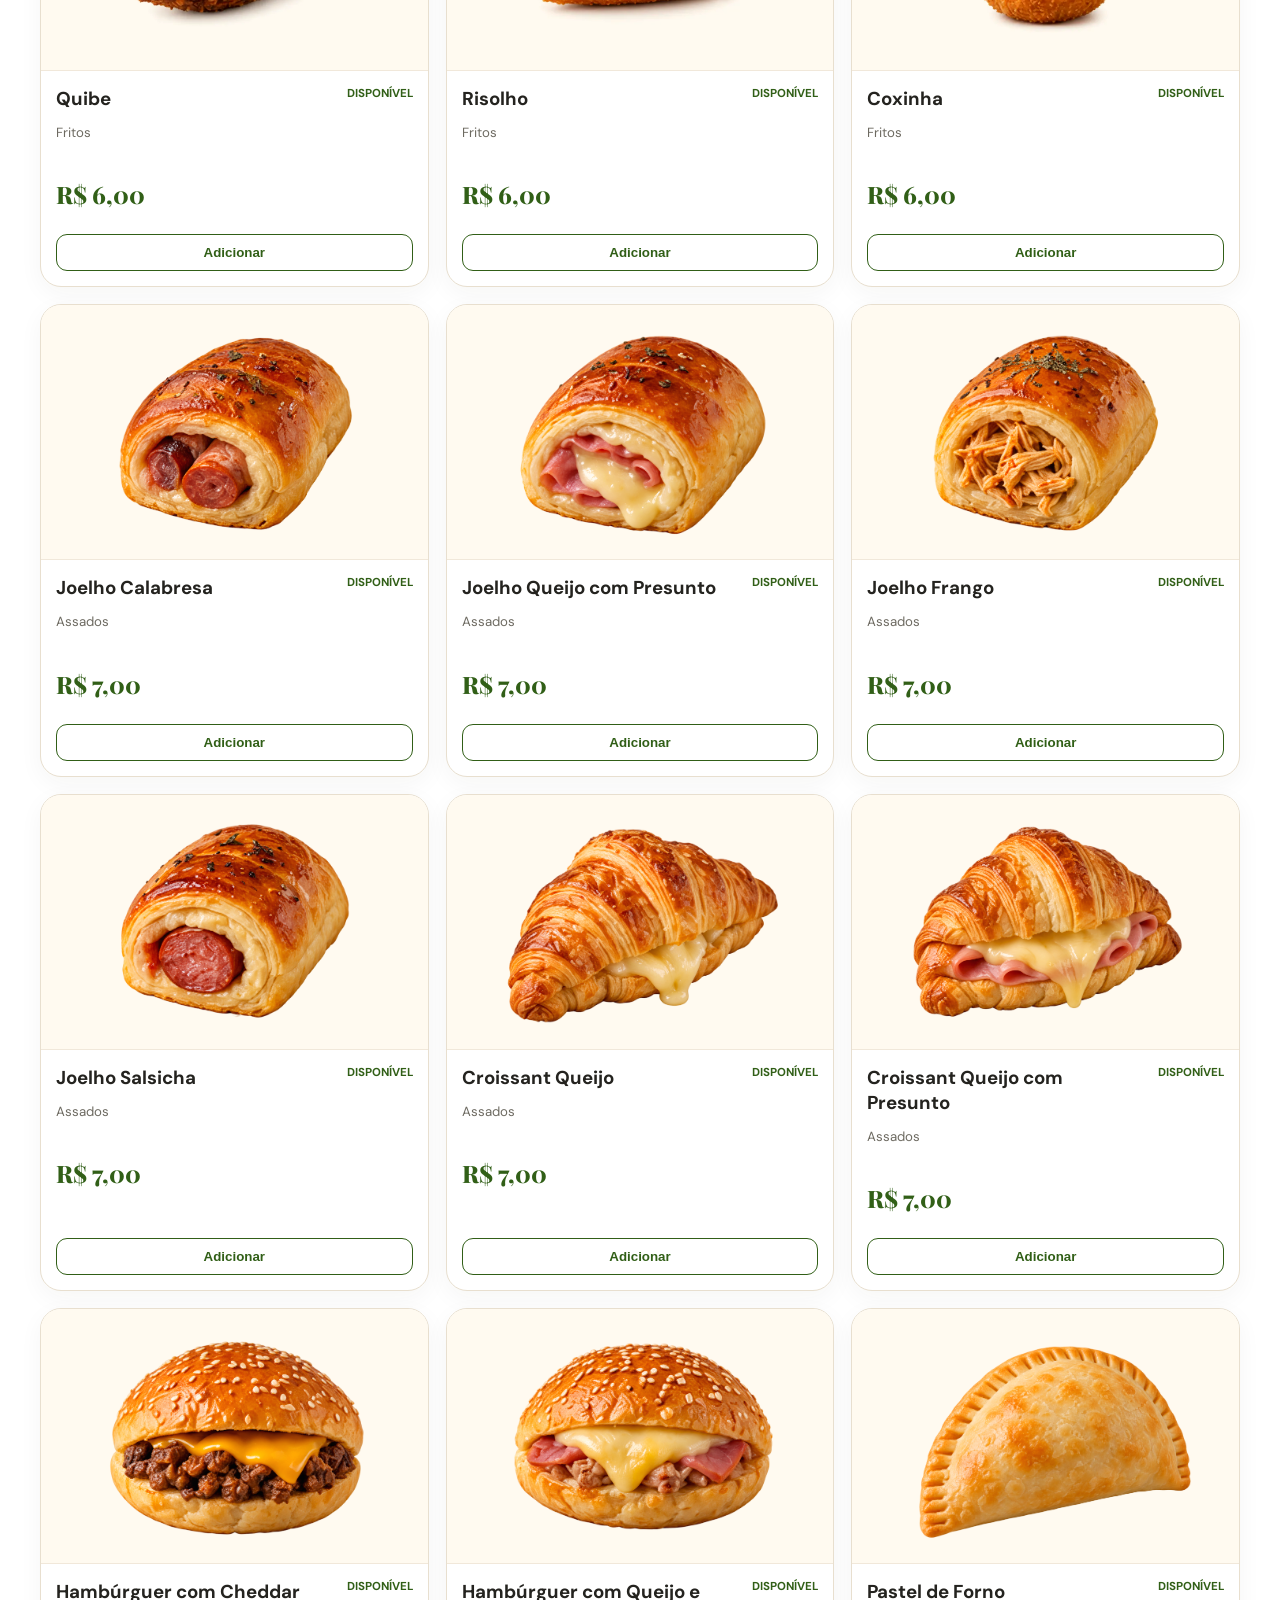
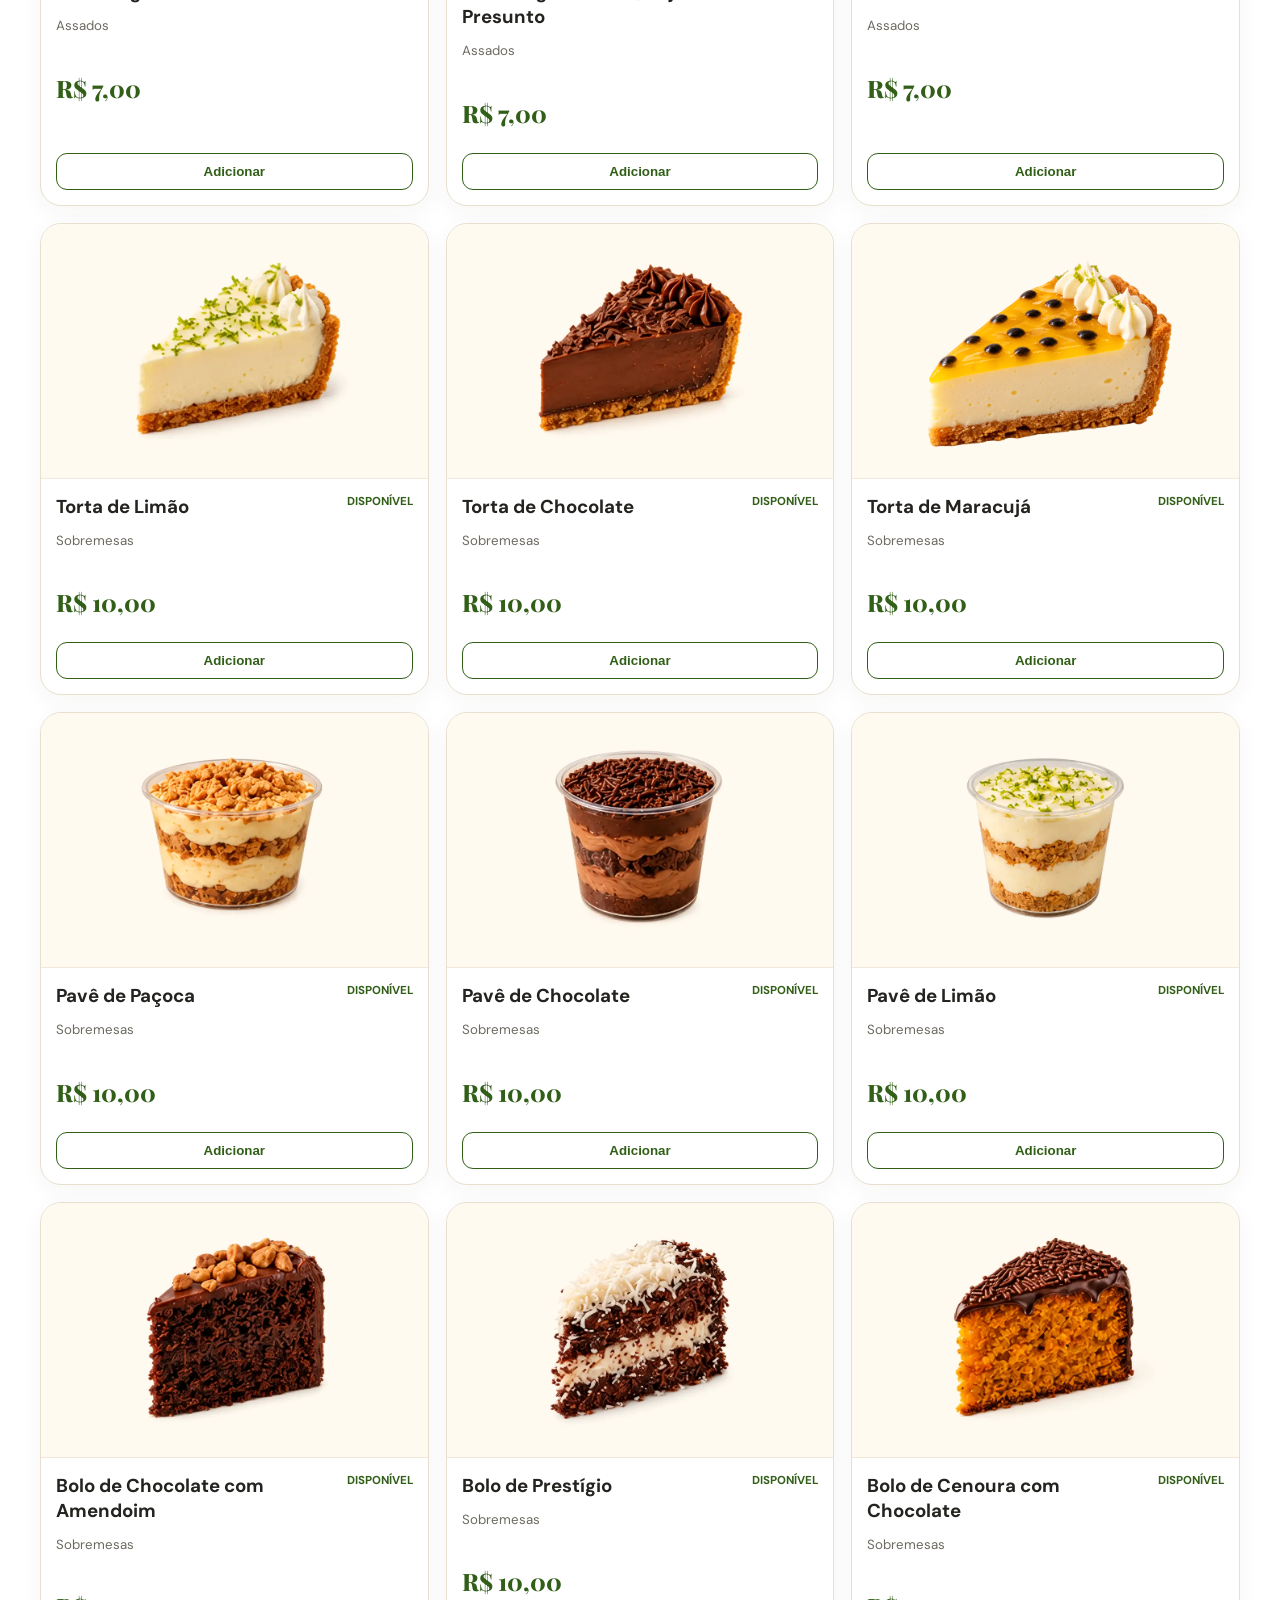
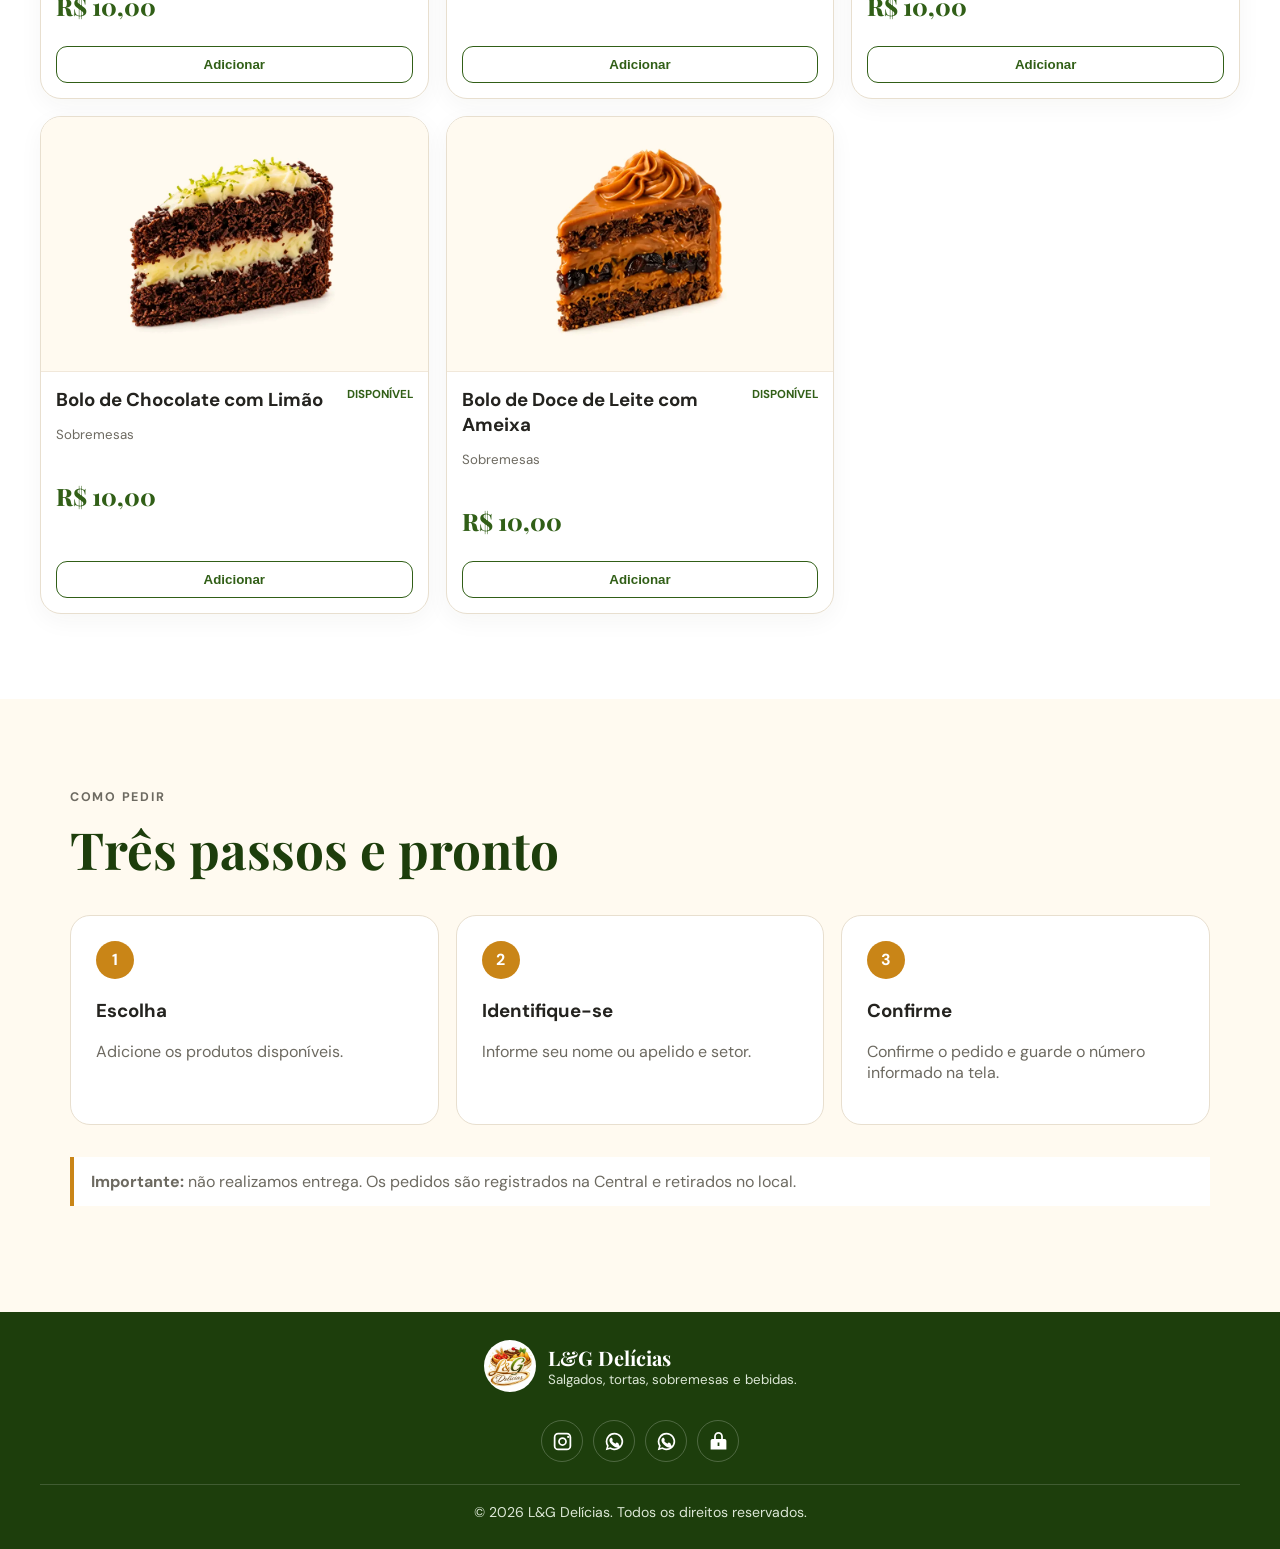
==== commit 5a773734: "Remove fundo da imagem da torta salgada" ====
--- a/index.html
+++ b/index.html
@@ -4,4 +4,4 @@
 <section class="menu" id="cardapio"><div class="heading"><div><p class="eyebrow">Cardápio de hoje</p><h2>Escolha suas delícias</h2></div><p>Itens esgotados ficam bloqueados automaticamente.</p></div><div class="filters" id="filters"></div><div class="grid" id="product-grid"></div></section>
 <section class="steps" id="como-pedir"><p class="eyebrow">Como pedir</p><h2>Três passos e pronto</h2><div class="steps-grid"><article><b>1</b><h3>Escolha</h3><p>Adicione os produtos disponíveis.</p></article><article><b>2</b><h3>Identifique-se</h3><p>Informe seu nome ou apelido e setor.</p></article><article><b>3</b><h3>Confirme</h3><p>Confirme o pedido e guarde o número informado na tela.</p></article></div><p class="notice"><strong>Importante:</strong> não realizamos entrega. Os pedidos são registrados na Central e retirados no local.</p></section></main>
 <footer><div class="footer-main"><a class="footer-logo" href="https://www.instagram.com/lucitortasalgada" target="_blank" rel="noopener" aria-label="Visitar o Instagram da L&G Delícias"><img src="/assets/logo.jpg" alt="L&G Delícias"><span><strong>L&G Delícias</strong><small>Salgados, tortas, sobremesas e bebidas.</small></span></a><div class="footer-links" aria-label="Redes sociais"><a class="social-link" href="https://www.instagram.com/lucitortasalgada" target="_blank" rel="noopener" aria-label="Instagram"><svg viewBox="0 0 24 24" aria-hidden="true"><path d="M7 2h10a5 5 0 0 1 5 5v10a5 5 0 0 1-5 5H7a5 5 0 0 1-5-5V7a5 5 0 0 1 5-5m0 2a3 3 0 0 0-3 3v10a3 3 0 0 0 3 3h10a3 3 0 0 0 3-3V7a3 3 0 0 0-3-3zm11.5 1.5a1.25 1.25 0 1 1 0 2.5 1.25 1.25 0 0 1 0-2.5M12 7a5 5 0 1 1 0 10 5 5 0 0 1 0-10m0 2a3 3 0 1 0 0 6 3 3 0 0 0 0-6"/></svg></a><a class="social-link" href="https://wa.me/5521989397049" target="_blank" rel="noopener" aria-label="WhatsApp"><svg viewBox="0 0 24 24" aria-hidden="true"><path d="M12 2a10 10 0 0 0-8.6 15.1L2 22l5-1.3A10 10 0 1 0 12 2m0 18a8 8 0 0 1-4.1-1.1l-.3-.2-3 .8.8-2.9-.2-.3A8 8 0 1 1 12 20m4.4-6c-.2-.1-1.4-.7-1.7-.8-.2-.1-.4-.1-.6.1l-.8 1c-.1.2-.3.2-.5.1-1.4-.7-2.4-1.3-3.4-2.9-.2-.3.2-.5.6-1 .1-.2.1-.4 0-.5l-.7-1.8c-.2-.5-.5-.4-.7-.4H8c-.2 0-.5.1-.8.4-.3.3-1 1-1 2.5s1.1 2.9 1.2 3.1c.2.2 2.1 3.2 5.1 4.5.7.3 1.3.5 1.7.6.7.2 1.4.2 1.9.1.6-.1 1.4-.6 1.6-1.2.2-.6.2-1.1.1-1.2-.2-.3-.4-.4-.6-.5"/></svg></a><a class="social-link" href="https://wa.me/5521989420225" target="_blank" rel="noopener" aria-label="WhatsApp alternativo"><svg viewBox="0 0 24 24" aria-hidden="true"><path d="M12 2a10 10 0 0 0-8.6 15.1L2 22l5-1.3A10 10 0 1 0 12 2m0 18a8 8 0 0 1-4.1-1.1l-.3-.2-3 .8.8-2.9-.2-.3A8 8 0 1 1 12 20m4.4-6c-.2-.1-1.4-.7-1.7-.8-.2-.1-.4-.1-.6.1l-.8 1c-.1.2-.3.2-.5.1-1.4-.7-2.4-1.3-3.4-2.9-.2-.3.2-.5.6-1 .1-.2.1-.4 0-.5l-.7-1.8c-.2-.5-.5-.4-.7-.4H8c-.2 0-.5.1-.8.4-.3.3-1 1-1 2.5s1.1 2.9 1.2 3.1c.2.2 2.1 3.2 5.1 4.5.7.3 1.3.5 1.7.6.7.2 1.4.2 1.9.1.6-.1 1.4-.6 1.6-1.2.2-.6.2-1.1.1-1.2-.2-.3-.4-.4-.6-.5"/></svg></a><a class="social-link" href="/admin/" aria-label="Área administrativa"><svg viewBox="0 0 24 24" aria-hidden="true"><path d="M12 1a5 5 0 0 0-5 5v3H5a2 2 0 0 0-2 2v10h18V11a2 2 0 0 0-2-2h-2V6a5 5 0 0 0-5-5m0 2a3 3 0 0 1 3 3v3H9V6a3 3 0 0 1 3-3m-1 10h2v4h-2z"/></svg></a></div></div><p class="copyright">© 2026 L&G Delícias. Todos os direitos reservados.</p></footer>
-<div class="backdrop" id="backdrop" hidden></div><aside class="drawer" id="drawer" aria-hidden="true"><header><div><p class="eyebrow">Seu pedido</p><h2>Confira os itens</h2></div><button id="close-cart" aria-label="Fechar">×</button></header><div id="order-success" class="order-success" hidden><span>✓</span><h2>Pedido recebido!</h2><p>Seu pedido foi registrado com o número:</p><strong id="order-code"></strong><small>Aguarde a confirmação da L&G Delícias para fazer a retirada.</small><button class="primary" id="new-order" type="button">Fazer outro pedido</button></div><div id="checkout-area"><div id="cart-items"></div><p class="empty" id="empty">Seu pedido ainda está vazio.</p><div class="total"><span>Total</span><strong id="cart-total">R$ 0,00</strong></div><form id="checkout"><label>Nome, sobrenome ou apelido<input id="customer-name" required maxlength="60" placeholder="Ex.: Joaquim Silva"></label><label>Setor<input id="customer-sector" required maxlength="60" placeholder="Ex.: Armazenamento"></label><label>Telefone/WhatsApp para confirmação<input id="customer-phone" inputmode="tel" maxlength="20" required placeholder="Ex.: (21) 99999-9999"></label><label>Observação (opcional)<textarea id="customer-note" maxlength="180" placeholder="Ex.: retirar às 15h"></textarea></label><button class="whatsapp" id="submit-order" type="submit">Confirmar pedido</button><small>Você receberá a confirmação no WhatsApp informado.</small></form></div></aside><div class="toast" id="toast"></div><script src="/app.js?v=20" defer></script></body></html>
+<div class="backdrop" id="backdrop" hidden></div><aside class="drawer" id="drawer" aria-hidden="true"><header><div><p class="eyebrow">Seu pedido</p><h2>Confira os itens</h2></div><button id="close-cart" aria-label="Fechar">×</button></header><div id="order-success" class="order-success" hidden><span>✓</span><h2>Pedido recebido!</h2><p>Seu pedido foi registrado com o número:</p><strong id="order-code"></strong><small>Aguarde a confirmação da L&G Delícias para fazer a retirada.</small><button class="primary" id="new-order" type="button">Fazer outro pedido</button></div><div id="checkout-area"><div id="cart-items"></div><p class="empty" id="empty">Seu pedido ainda está vazio.</p><div class="total"><span>Total</span><strong id="cart-total">R$ 0,00</strong></div><form id="checkout"><label>Nome, sobrenome ou apelido<input id="customer-name" required maxlength="60" placeholder="Ex.: Joaquim Silva"></label><label>Setor<input id="customer-sector" required maxlength="60" placeholder="Ex.: Armazenamento"></label><label>Telefone/WhatsApp para confirmação<input id="customer-phone" inputmode="tel" maxlength="20" required placeholder="Ex.: (21) 99999-9999"></label><label>Observação (opcional)<textarea id="customer-note" maxlength="180" placeholder="Ex.: retirar às 15h"></textarea></label><button class="whatsapp" id="submit-order" type="submit">Confirmar pedido</button><small>Você receberá a confirmação no WhatsApp informado.</small></form></div></aside><div class="toast" id="toast"></div><script src="/app.js?v=21" defer></script></body></html>
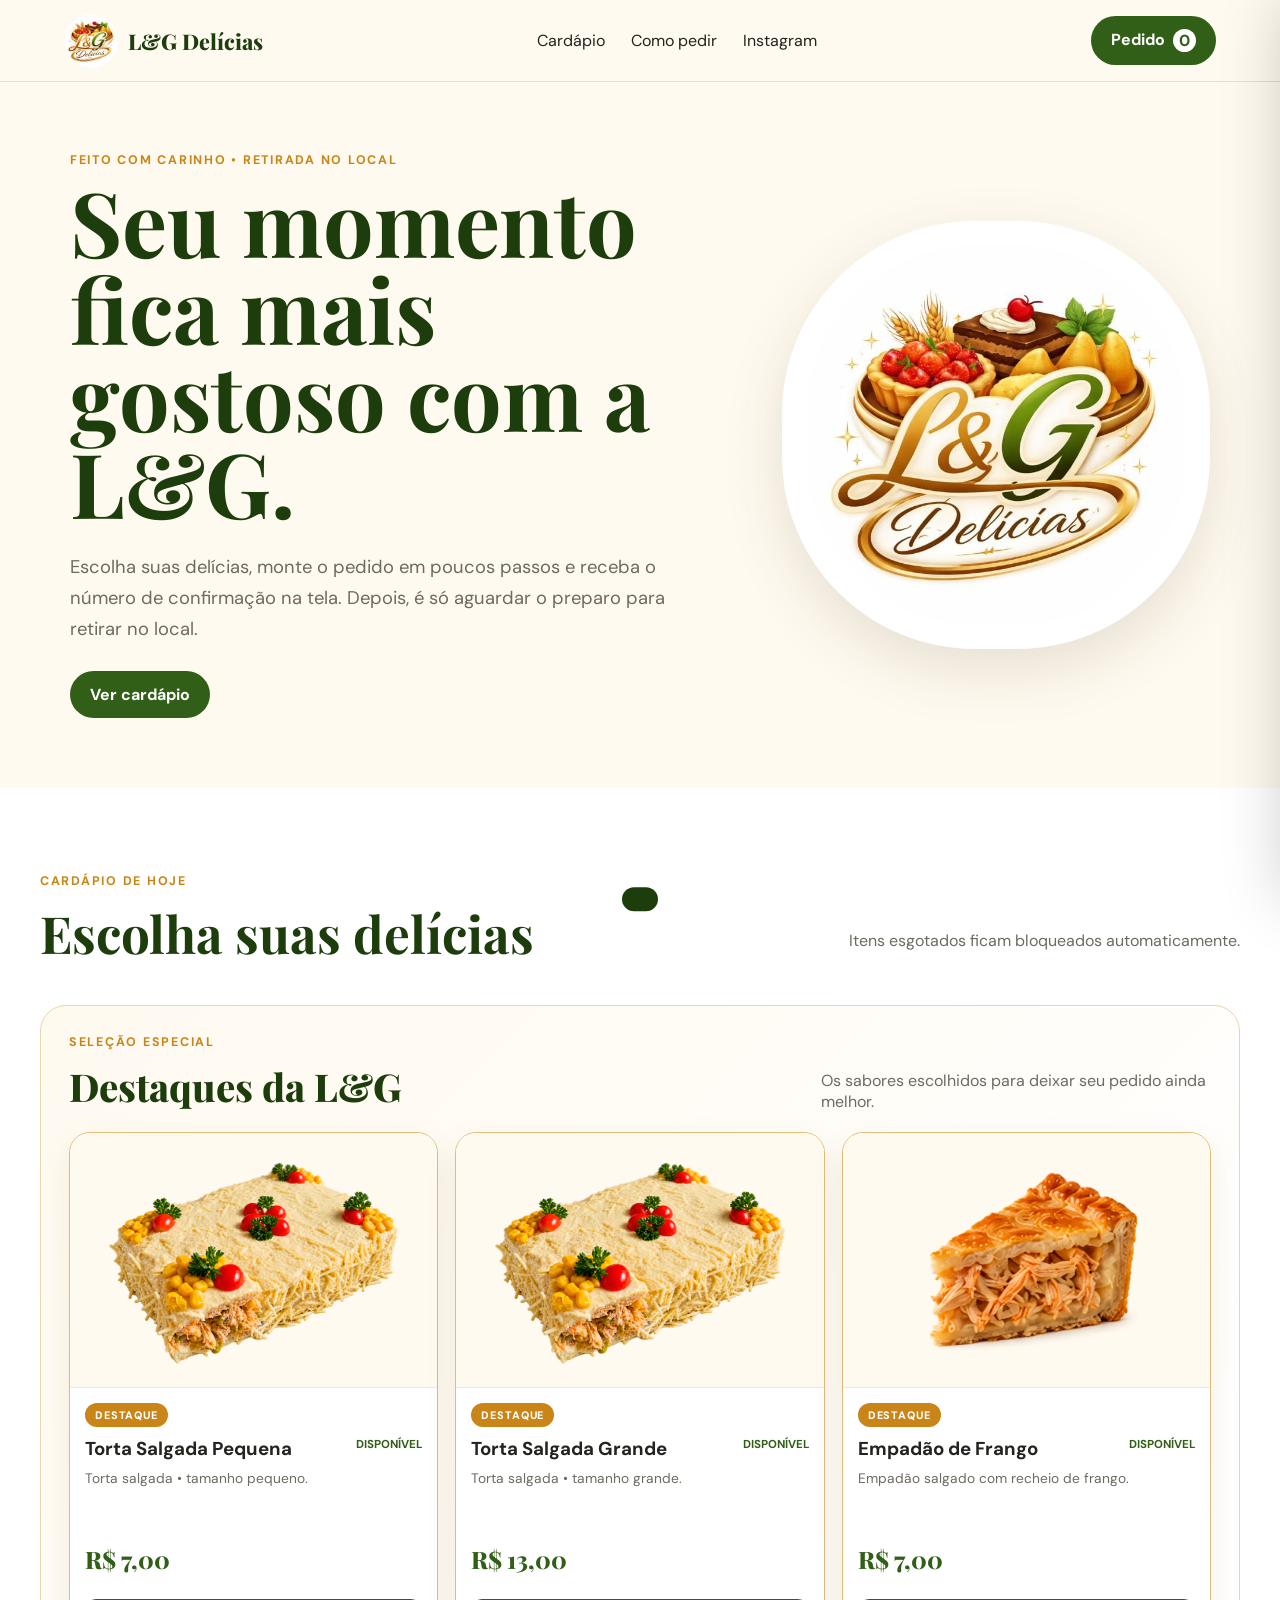
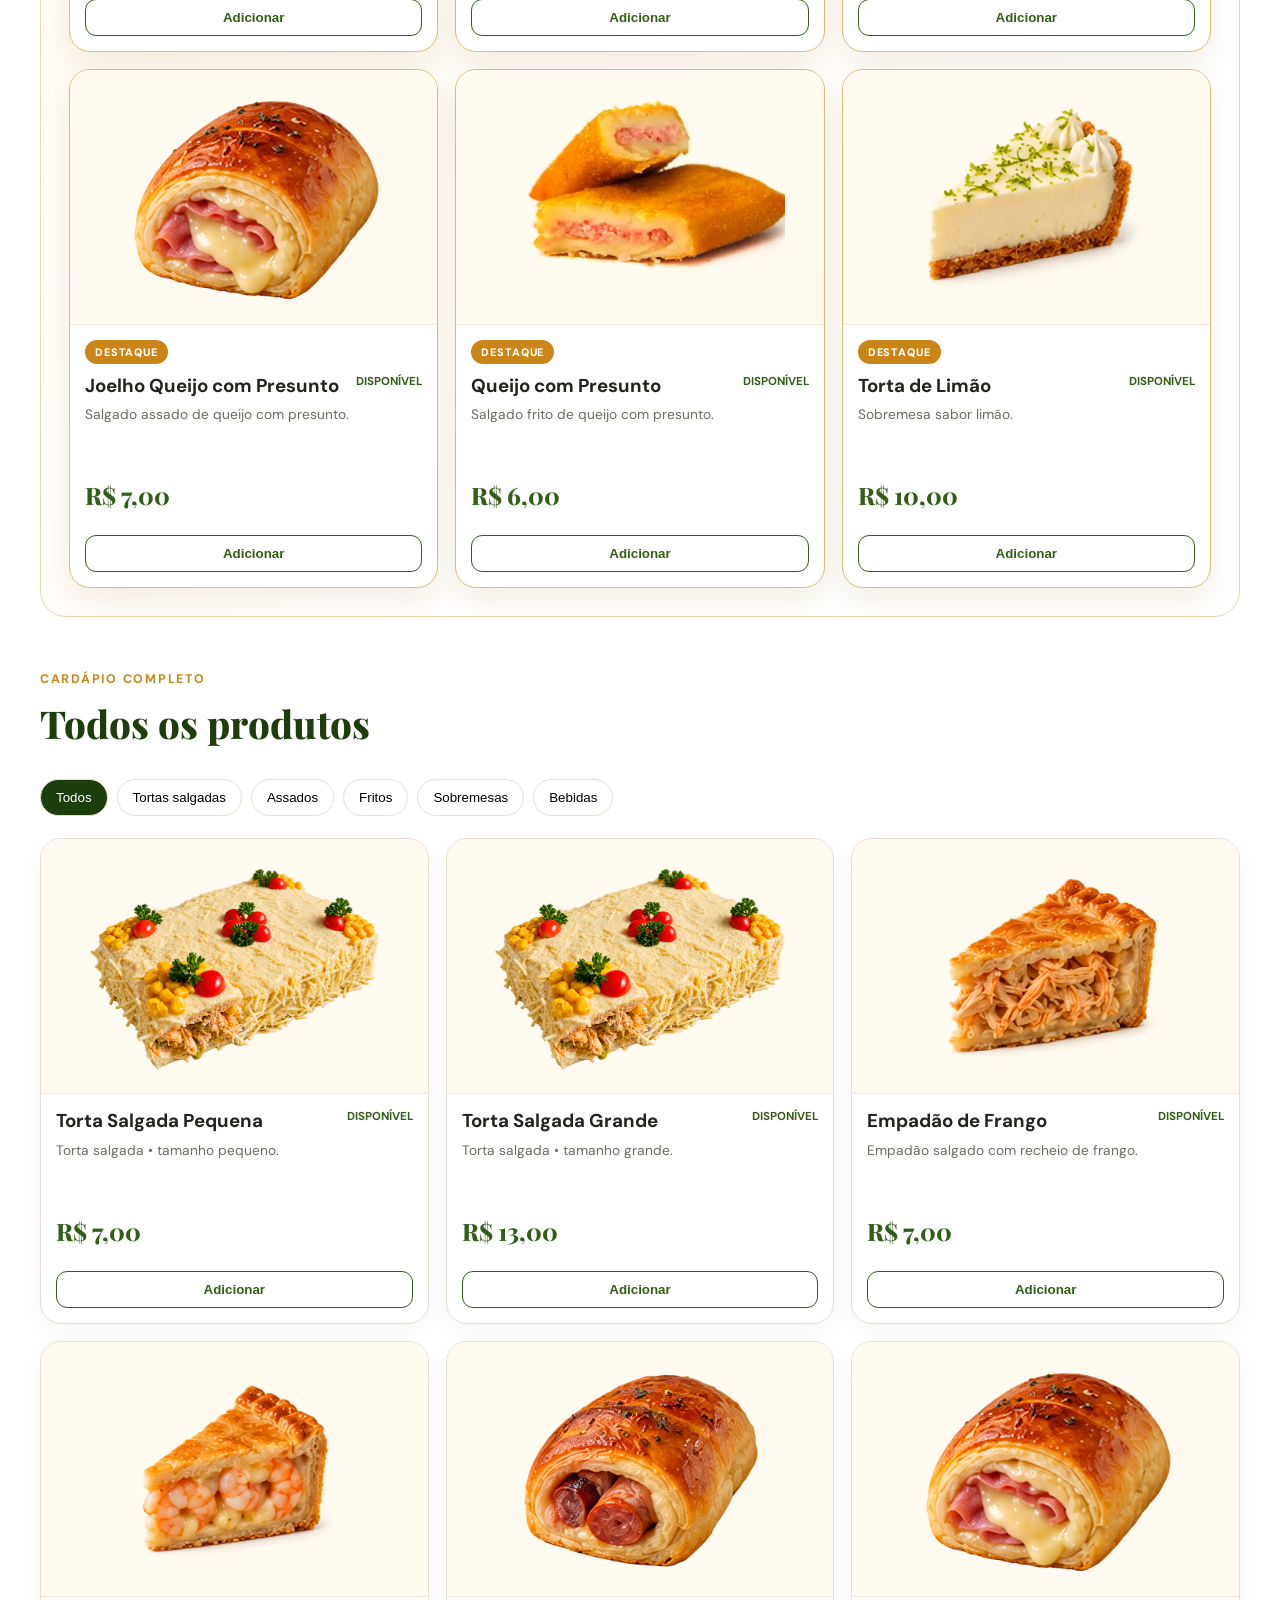
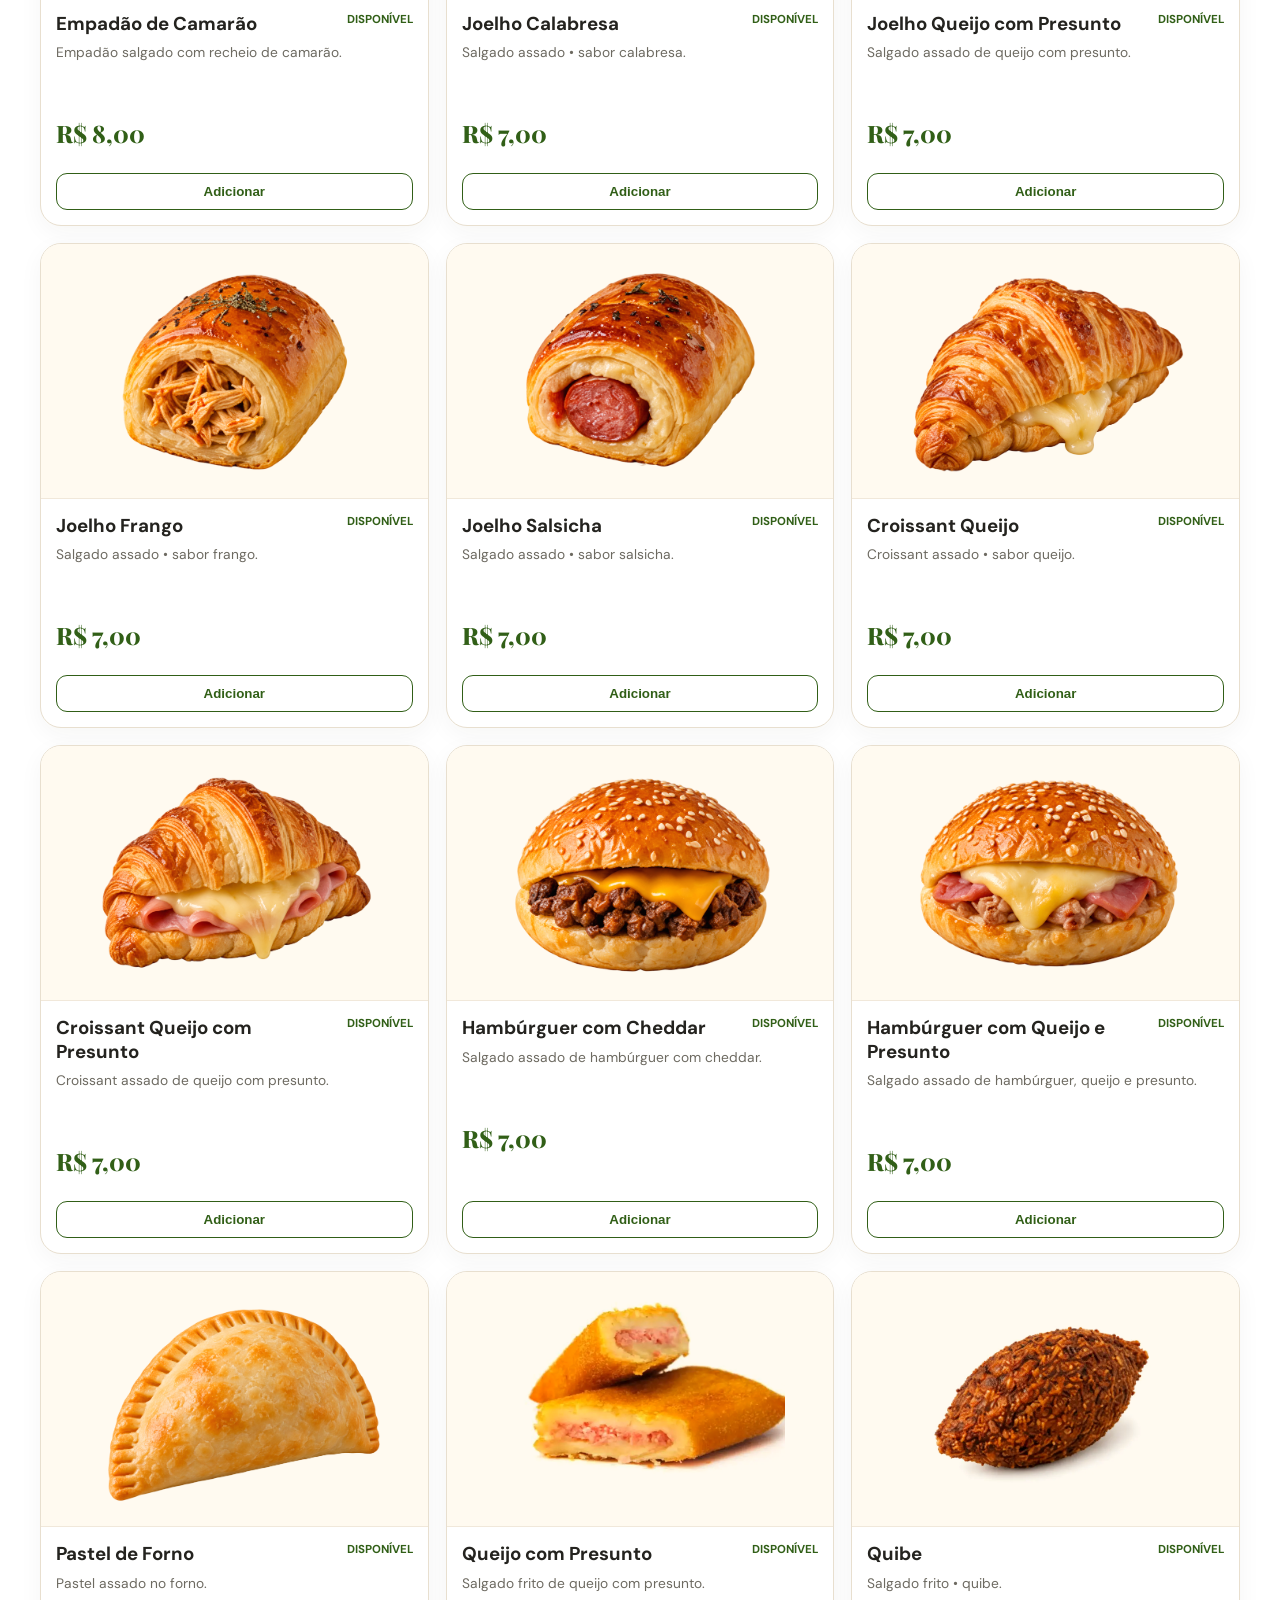
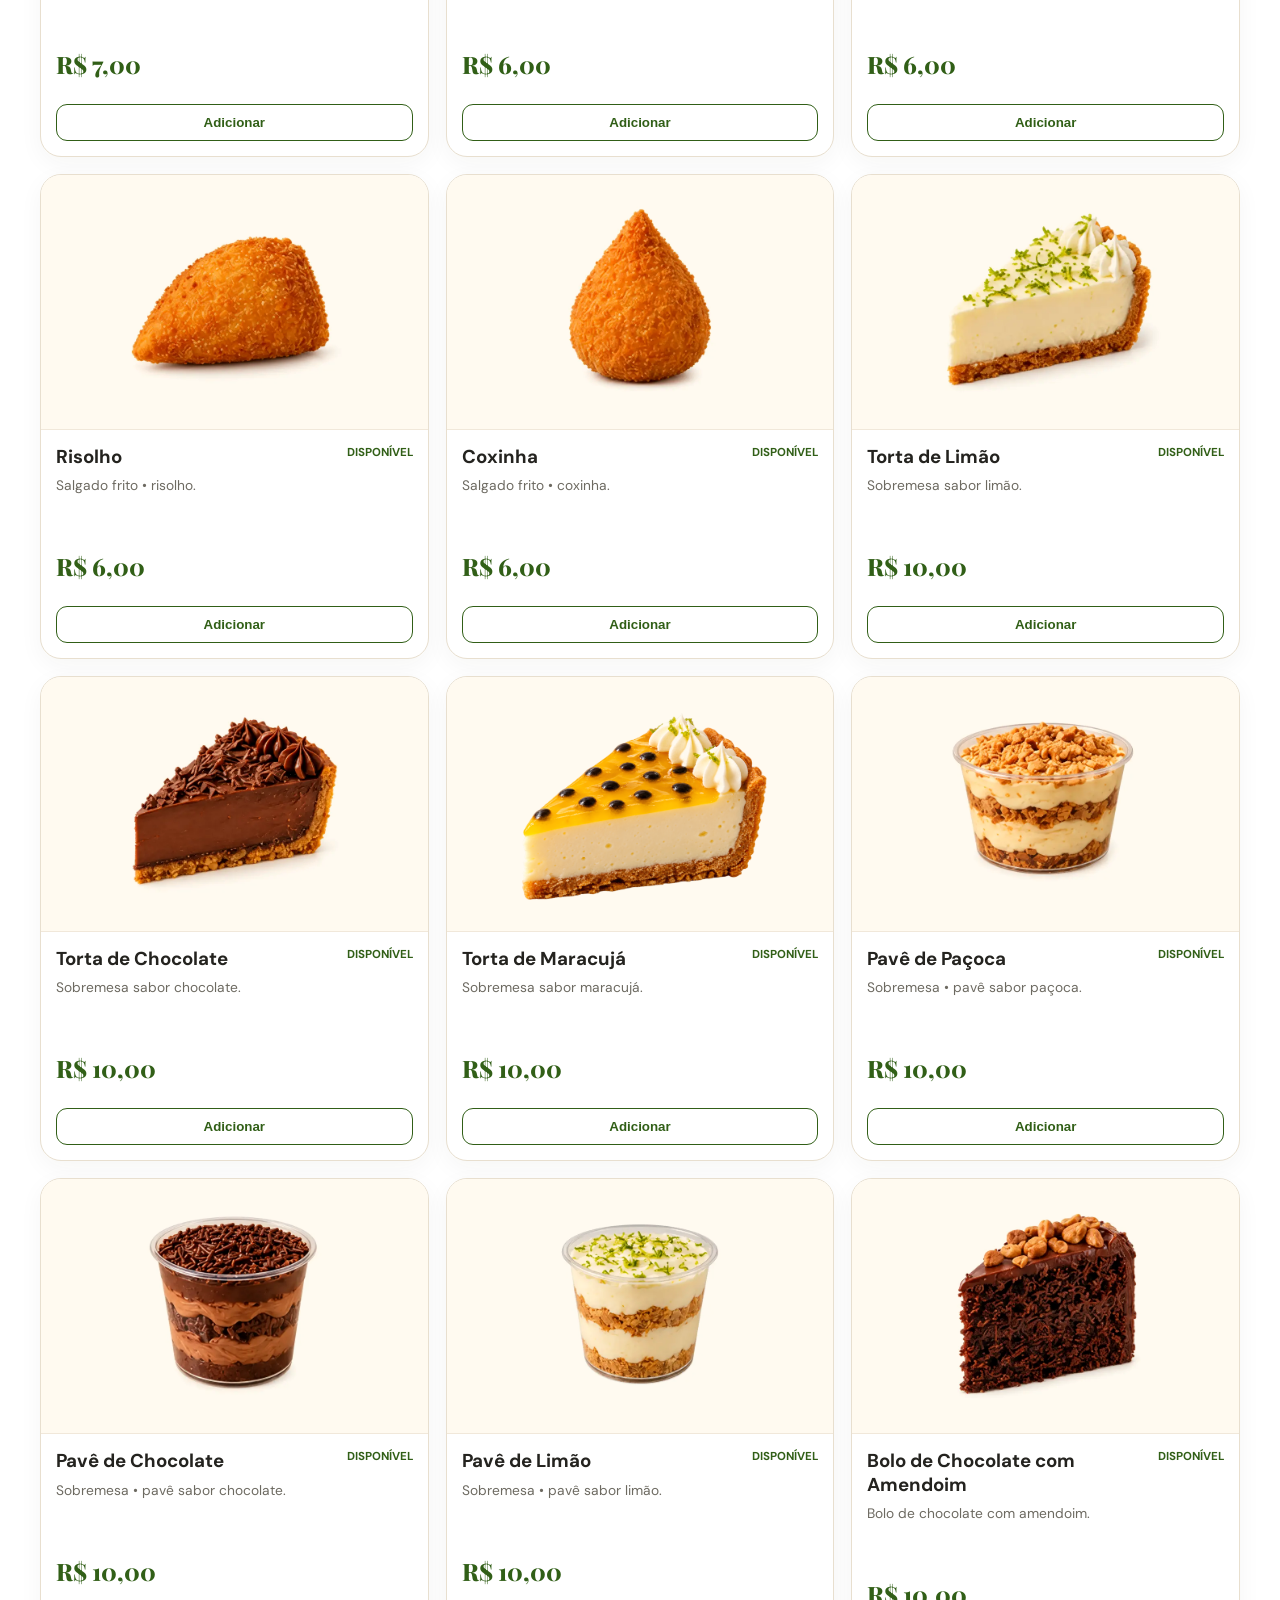
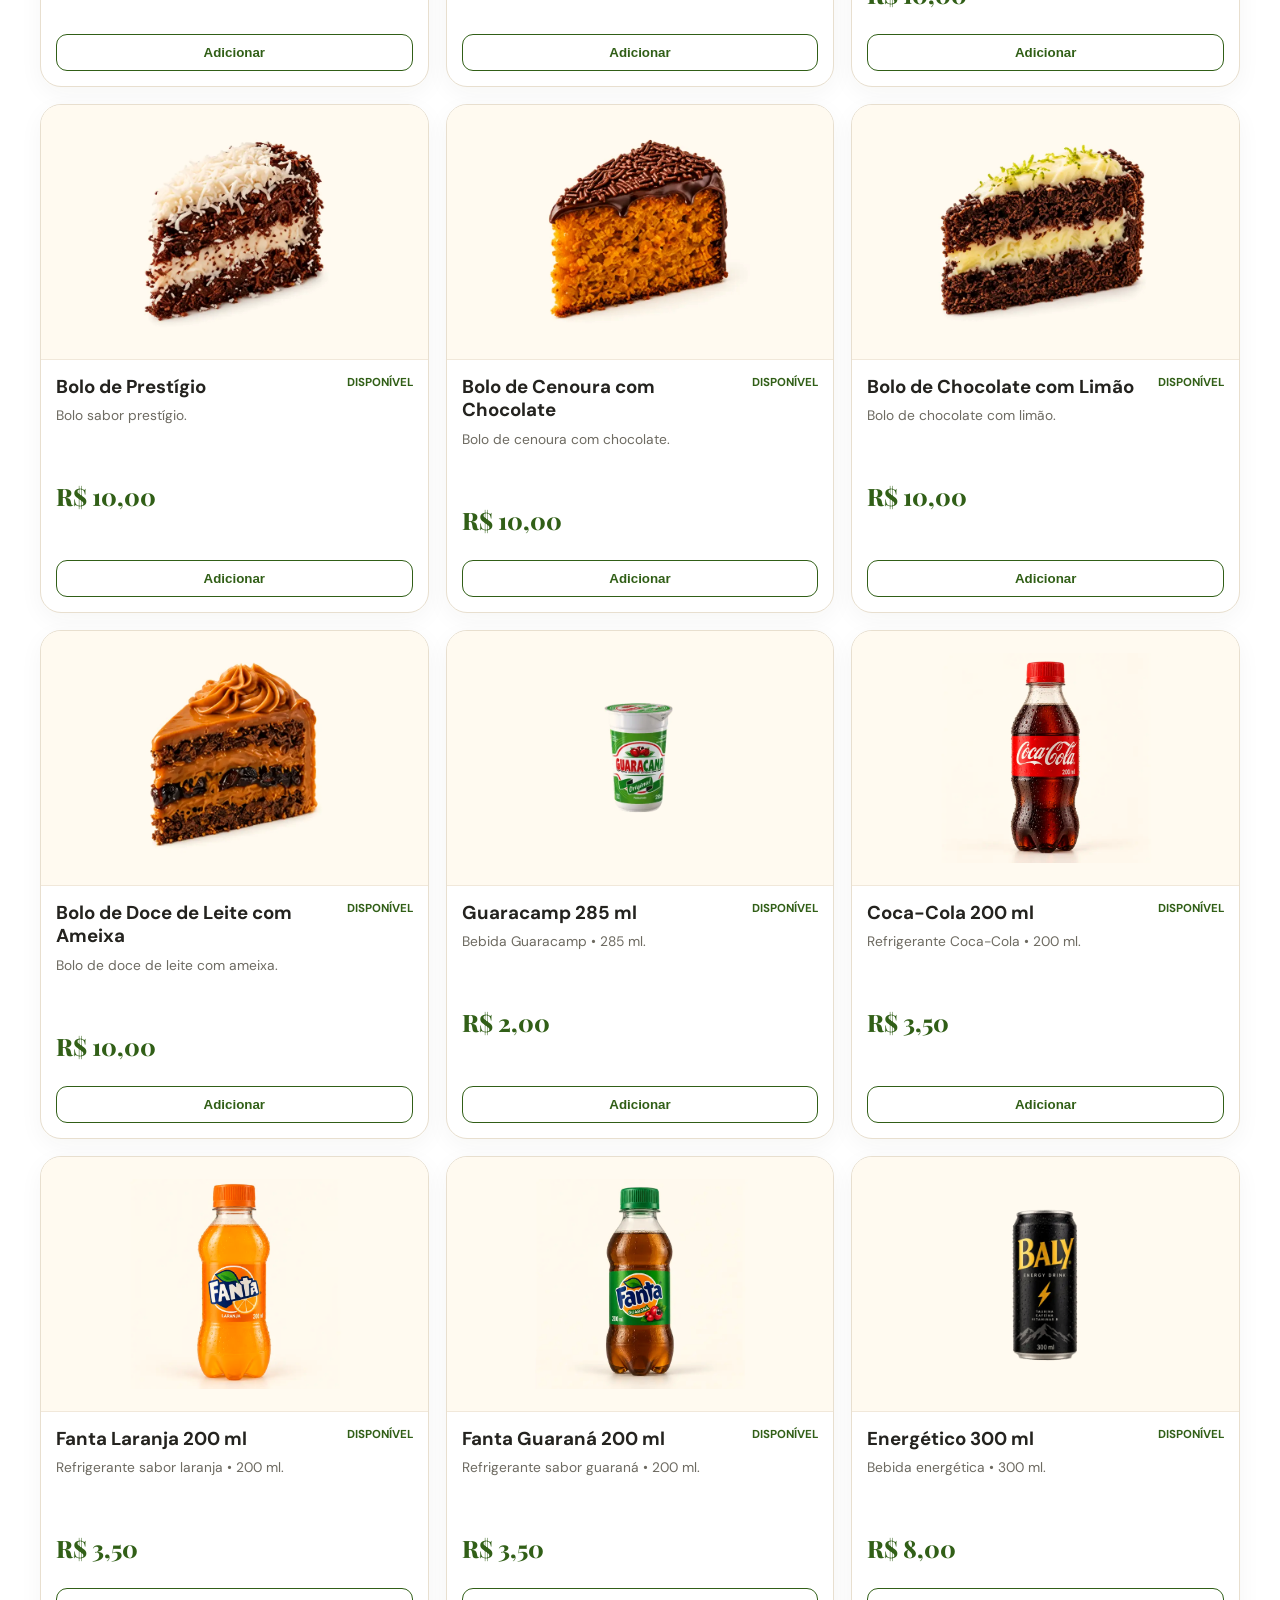
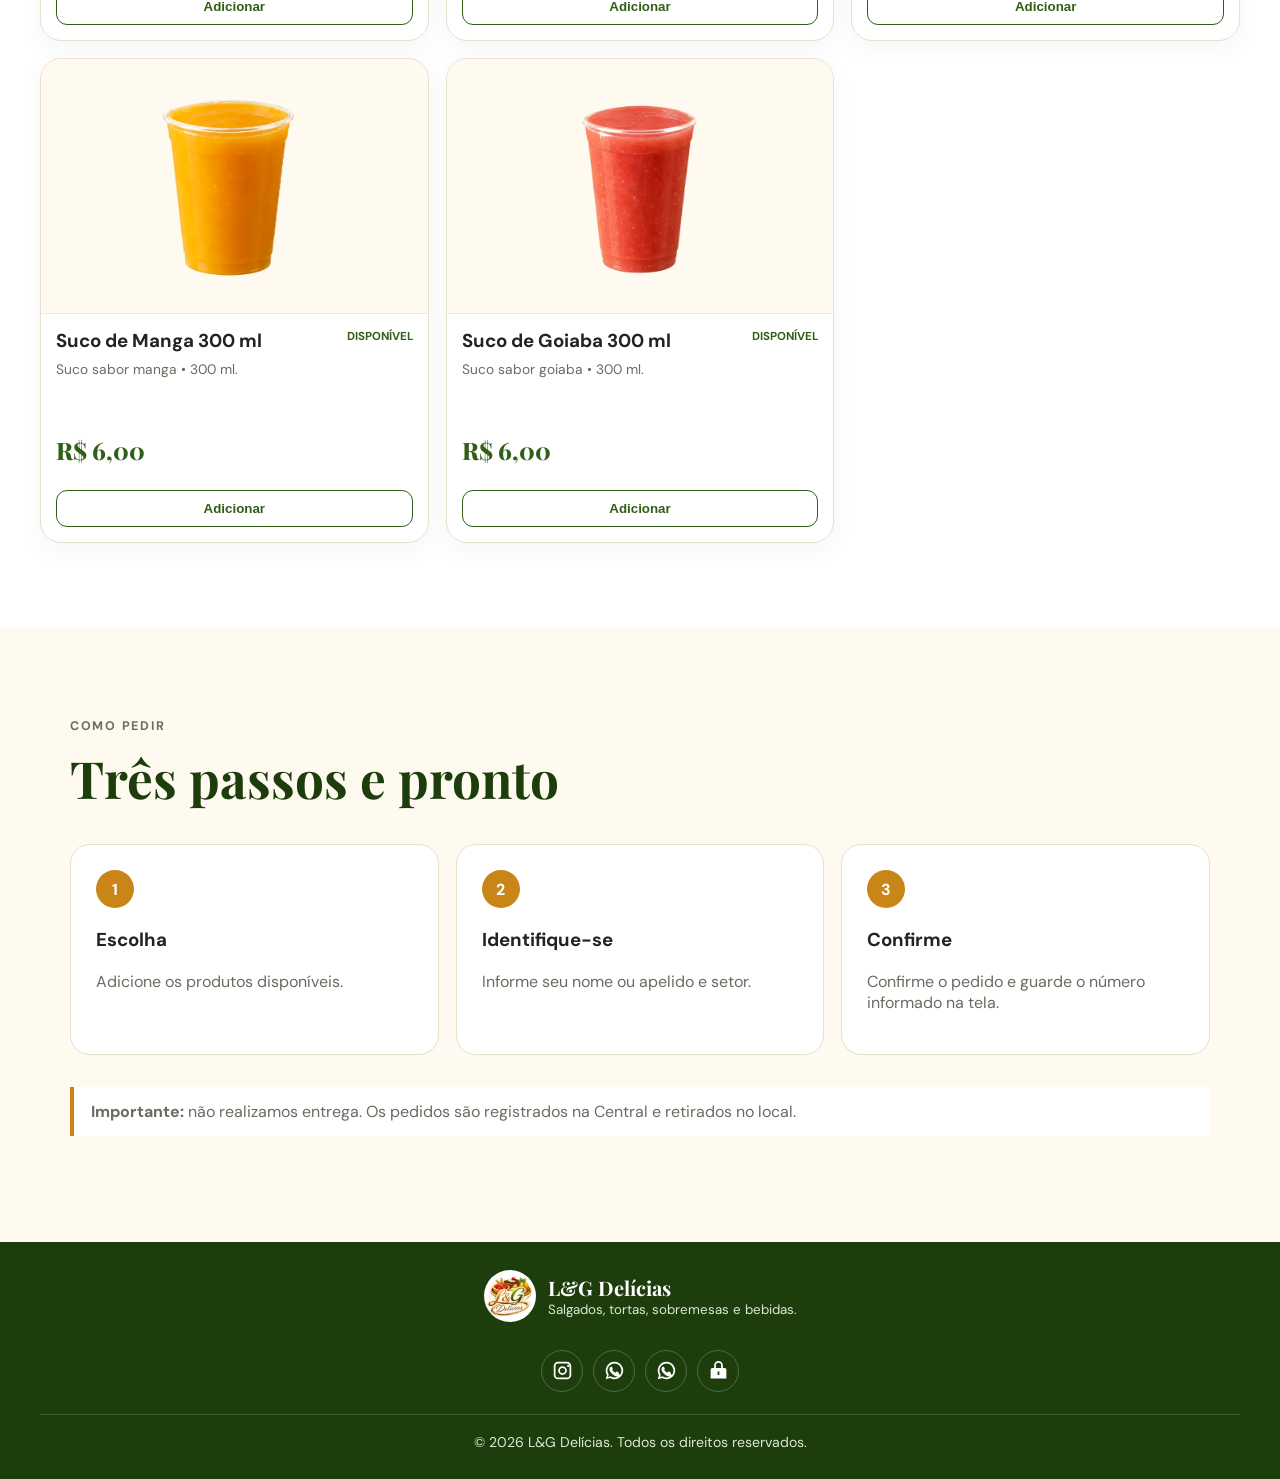
==== commit 0f43a984: "Melhora descricoes e adiciona destaques ao cardapio" ====
--- a/index.html
+++ b/index.html
@@ -1,7 +1,7 @@
 <!doctype html><html lang="pt-BR"><head><meta charset="UTF-8"><meta name="viewport" content="width=device-width,initial-scale=1"><meta name="description" content="Cardápio da L&G Delícias para retirada."><title>L&G Delícias | Faça seu pedido</title><link rel="preconnect" href="https://fonts.googleapis.com"><link rel="preconnect" href="https://fonts.gstatic.com" crossorigin><link href="https://fonts.googleapis.com/css2?family=DM+Sans:wght@400;600;700&family=Playfair+Display:wght@700;800&display=swap" rel="stylesheet"><link rel="stylesheet" href="/styles.css?v=17"><link rel="stylesheet" href="/catalog.css?v=17"></head><body>
 <header class="topbar"><a class="brand" href="#inicio"><img src="/assets/logo.jpg" alt="L&G Delícias"><span>L&G Delícias</span></a><nav><a href="#cardapio">Cardápio</a><a href="#como-pedir">Como pedir</a><a href="https://www.instagram.com/lucitortasalgada" target="_blank">Instagram</a></nav><button class="cart-button" id="open-cart">Pedido <span id="cart-count">0</span></button></header>
 <main><section class="hero" id="inicio"><div><p class="eyebrow">Feito com carinho • Retirada no local</p><h1>Seu momento fica mais gostoso com a L&G.</h1><p class="lead">Escolha suas delícias, monte o pedido em poucos passos e receba o número de confirmação na tela. Depois, é só aguardar o preparo para retirar no local.</p><a class="primary" href="#cardapio">Ver cardápio</a></div><div class="hero-logo"><img src="/assets/logo.jpg" alt="Doces e salgados da L&G Delícias"></div></section>
-<section class="menu" id="cardapio"><div class="heading"><div><p class="eyebrow">Cardápio de hoje</p><h2>Escolha suas delícias</h2></div><p>Itens esgotados ficam bloqueados automaticamente.</p></div><div class="filters" id="filters"></div><div class="grid" id="product-grid"></div></section>
+<section class="menu" id="cardapio"><div class="heading"><div><p class="eyebrow">Cardápio de hoje</p><h2>Escolha suas delícias</h2></div><p>Itens esgotados ficam bloqueados automaticamente.</p></div><section class="featured-section" id="featured-section" hidden><div class="featured-heading"><div><p class="eyebrow">Seleção especial</p><h3>Destaques da L&amp;G</h3></div><p>Os sabores escolhidos para deixar seu pedido ainda melhor.</p></div><div class="featured-grid" id="featured-grid"></div></section><div class="catalog-heading"><div><p class="eyebrow">Cardápio completo</p><h3>Todos os produtos</h3></div></div><div class="filters" id="filters"></div><div class="grid" id="product-grid"></div></section>
 <section class="steps" id="como-pedir"><p class="eyebrow">Como pedir</p><h2>Três passos e pronto</h2><div class="steps-grid"><article><b>1</b><h3>Escolha</h3><p>Adicione os produtos disponíveis.</p></article><article><b>2</b><h3>Identifique-se</h3><p>Informe seu nome ou apelido e setor.</p></article><article><b>3</b><h3>Confirme</h3><p>Confirme o pedido e guarde o número informado na tela.</p></article></div><p class="notice"><strong>Importante:</strong> não realizamos entrega. Os pedidos são registrados na Central e retirados no local.</p></section></main>
 <footer><div class="footer-main"><a class="footer-logo" href="https://www.instagram.com/lucitortasalgada" target="_blank" rel="noopener" aria-label="Visitar o Instagram da L&G Delícias"><img src="/assets/logo.jpg" alt="L&G Delícias"><span><strong>L&G Delícias</strong><small>Salgados, tortas, sobremesas e bebidas.</small></span></a><div class="footer-links" aria-label="Redes sociais"><a class="social-link" href="https://www.instagram.com/lucitortasalgada" target="_blank" rel="noopener" aria-label="Instagram"><svg viewBox="0 0 24 24" aria-hidden="true"><path d="M7 2h10a5 5 0 0 1 5 5v10a5 5 0 0 1-5 5H7a5 5 0 0 1-5-5V7a5 5 0 0 1 5-5m0 2a3 3 0 0 0-3 3v10a3 3 0 0 0 3 3h10a3 3 0 0 0 3-3V7a3 3 0 0 0-3-3zm11.5 1.5a1.25 1.25 0 1 1 0 2.5 1.25 1.25 0 0 1 0-2.5M12 7a5 5 0 1 1 0 10 5 5 0 0 1 0-10m0 2a3 3 0 1 0 0 6 3 3 0 0 0 0-6"/></svg></a><a class="social-link" href="https://wa.me/5521989397049" target="_blank" rel="noopener" aria-label="WhatsApp"><svg viewBox="0 0 24 24" aria-hidden="true"><path d="M12 2a10 10 0 0 0-8.6 15.1L2 22l5-1.3A10 10 0 1 0 12 2m0 18a8 8 0 0 1-4.1-1.1l-.3-.2-3 .8.8-2.9-.2-.3A8 8 0 1 1 12 20m4.4-6c-.2-.1-1.4-.7-1.7-.8-.2-.1-.4-.1-.6.1l-.8 1c-.1.2-.3.2-.5.1-1.4-.7-2.4-1.3-3.4-2.9-.2-.3.2-.5.6-1 .1-.2.1-.4 0-.5l-.7-1.8c-.2-.5-.5-.4-.7-.4H8c-.2 0-.5.1-.8.4-.3.3-1 1-1 2.5s1.1 2.9 1.2 3.1c.2.2 2.1 3.2 5.1 4.5.7.3 1.3.5 1.7.6.7.2 1.4.2 1.9.1.6-.1 1.4-.6 1.6-1.2.2-.6.2-1.1.1-1.2-.2-.3-.4-.4-.6-.5"/></svg></a><a class="social-link" href="https://wa.me/5521989420225" target="_blank" rel="noopener" aria-label="WhatsApp alternativo"><svg viewBox="0 0 24 24" aria-hidden="true"><path d="M12 2a10 10 0 0 0-8.6 15.1L2 22l5-1.3A10 10 0 1 0 12 2m0 18a8 8 0 0 1-4.1-1.1l-.3-.2-3 .8.8-2.9-.2-.3A8 8 0 1 1 12 20m4.4-6c-.2-.1-1.4-.7-1.7-.8-.2-.1-.4-.1-.6.1l-.8 1c-.1.2-.3.2-.5.1-1.4-.7-2.4-1.3-3.4-2.9-.2-.3.2-.5.6-1 .1-.2.1-.4 0-.5l-.7-1.8c-.2-.5-.5-.4-.7-.4H8c-.2 0-.5.1-.8.4-.3.3-1 1-1 2.5s1.1 2.9 1.2 3.1c.2.2 2.1 3.2 5.1 4.5.7.3 1.3.5 1.7.6.7.2 1.4.2 1.9.1.6-.1 1.4-.6 1.6-1.2.2-.6.2-1.1.1-1.2-.2-.3-.4-.4-.6-.5"/></svg></a><a class="social-link" href="/admin/" aria-label="Área administrativa"><svg viewBox="0 0 24 24" aria-hidden="true"><path d="M12 1a5 5 0 0 0-5 5v3H5a2 2 0 0 0-2 2v10h18V11a2 2 0 0 0-2-2h-2V6a5 5 0 0 0-5-5m0 2a3 3 0 0 1 3 3v3H9V6a3 3 0 0 1 3-3m-1 10h2v4h-2z"/></svg></a></div></div><p class="copyright">© 2026 L&G Delícias. Todos os direitos reservados.</p></footer>
-<div class="backdrop" id="backdrop" hidden></div><aside class="drawer" id="drawer" aria-hidden="true"><header><div><p class="eyebrow">Seu pedido</p><h2>Confira os itens</h2></div><button id="close-cart" aria-label="Fechar">×</button></header><div id="order-success" class="order-success" hidden><span>✓</span><h2>Pedido recebido!</h2><p>Seu pedido foi registrado com o número:</p><strong id="order-code"></strong><small>Aguarde a confirmação da L&G Delícias para fazer a retirada.</small><button class="primary" id="new-order" type="button">Fazer outro pedido</button></div><div id="checkout-area"><div id="cart-items"></div><p class="empty" id="empty">Seu pedido ainda está vazio.</p><div class="total"><span>Total</span><strong id="cart-total">R$ 0,00</strong></div><form id="checkout"><label>Nome, sobrenome ou apelido<input id="customer-name" required maxlength="60" placeholder="Ex.: Joaquim Silva"></label><label>Setor<input id="customer-sector" required maxlength="60" placeholder="Ex.: Armazenamento"></label><label>Telefone/WhatsApp para confirmação<input id="customer-phone" inputmode="tel" maxlength="20" required placeholder="Ex.: (21) 99999-9999"></label><label>Observação (opcional)<textarea id="customer-note" maxlength="180" placeholder="Ex.: retirar às 15h"></textarea></label><button class="whatsapp" id="submit-order" type="submit">Confirmar pedido</button><small>Você receberá a confirmação no WhatsApp informado.</small></form></div></aside><div class="toast" id="toast"></div><script src="/app.js?v=21" defer></script></body></html>
+<div class="backdrop" id="backdrop" hidden></div><aside class="drawer" id="drawer" aria-hidden="true"><header><div><p class="eyebrow">Seu pedido</p><h2>Confira os itens</h2></div><button id="close-cart" aria-label="Fechar">×</button></header><div id="order-success" class="order-success" hidden><span>✓</span><h2>Pedido recebido!</h2><p>Seu pedido foi registrado com o número:</p><strong id="order-code"></strong><small>Aguarde a confirmação da L&G Delícias para fazer a retirada.</small><button class="primary" id="new-order" type="button">Fazer outro pedido</button></div><div id="checkout-area"><div id="cart-items"></div><p class="empty" id="empty">Seu pedido ainda está vazio.</p><div class="total"><span>Total</span><strong id="cart-total">R$ 0,00</strong></div><form id="checkout"><label>Nome, sobrenome ou apelido<input id="customer-name" required maxlength="60" placeholder="Ex.: Joaquim Silva"></label><label>Setor<input id="customer-sector" required maxlength="60" placeholder="Ex.: Armazenamento"></label><label>Telefone/WhatsApp para confirmação<input id="customer-phone" inputmode="tel" maxlength="20" required placeholder="Ex.: (21) 99999-9999"></label><label>Forma de pagamento<select id="payment-method" required><option value="later">Pagar depois (fiado/prazo)</option><option value="pix">Pix</option><option value="cash">Dinheiro</option><option value="card">Cartão</option></select></label><label>Observação (opcional)<textarea id="customer-note" maxlength="180" placeholder="Ex.: retirar às 15h"></textarea></label><button class="whatsapp" id="submit-order" type="submit">Confirmar pedido</button><small>Você receberá a confirmação no WhatsApp informado.</small></form></div></aside><div class="toast" id="toast"></div><script src="/app.js?v=23" defer></script></body></html>
--- a/styles.css
+++ b/styles.css
@@ -1 +1,93 @@
-:root{--green:#315f17;--dark:#1d3e0c;--gold:#c98517;--cream:#fffaf0;--ink:#24231f;--muted:#6d6a61;--line:#e8dfcf}*{box-sizing:border-box}html{scroll-behavior:smooth}body{margin:0;font:16px "DM Sans",sans-serif;color:var(--ink);background:var(--cream)}a{color:inherit}.topbar{height:82px;padding:0 clamp(18px,5vw,72px);display:flex;align-items:center;justify-content:space-between;gap:24px;position:sticky;top:0;z-index:20;background:#fffaf0ee;backdrop-filter:blur(14px);border-bottom:1px solid var(--line)}.brand{display:flex;align-items:center;gap:10px;text-decoration:none;font:800 1.35rem "Playfair Display",serif;color:var(--dark)}.brand img{width:54px;height:54px;border-radius:50%;object-fit:cover}.topbar nav{display:flex;gap:26px}.topbar nav a,footer a{text-decoration:none}.cart-button,.primary,.whatsapp{border:0;border-radius:999px;background:var(--green);color:#fff;padding:13px 20px;font:700 1rem "DM Sans";cursor:pointer;text-decoration:none;display:inline-flex}.cart-button span{background:#fff;color:var(--green);border-radius:50%;min-width:23px;height:23px;display:grid;place-items:center;margin-left:8px}.hero{max-width:1200px;min-height:610px;margin:auto;padding:70px 30px;display:grid;grid-template-columns:1.2fr .8fr;gap:70px;align-items:center}.eyebrow{margin:0 0 10px;color:var(--gold);font-size:.78rem;font-weight:700;letter-spacing:.14em;text-transform:uppercase}h1,h2{font-family:"Playfair Display",serif;color:var(--dark);margin:0}h1{font-size:clamp(3.2rem,7vw,6.4rem);line-height:.97}.lead{color:var(--muted);font-size:1.15rem;line-height:1.7;max-width:610px;margin:26px 0}.hero-logo{background:#fff;padding:24px;border-radius:45%;box-shadow:0 20px 60px #44300e22}.hero-logo img{width:100%;display:block;border-radius:45%}.menu{padding:85px max(22px,calc((100vw - 1200px)/2));background:#fff}.heading{display:flex;justify-content:space-between;align-items:end;gap:25px}.heading h2,.steps h2{font-size:clamp(2.3rem,4vw,4rem)}.heading>p{color:var(--muted)}.filters{display:flex;gap:9px;overflow:auto;padding:30px 0 22px}.filter{white-space:nowrap;border:1px solid var(--line);background:#fff;border-radius:999px;padding:10px 15px;cursor:pointer}.filter.active{background:var(--dark);color:#fff}.grid{display:grid;grid-template-columns:repeat(3,1fr);gap:17px}.card{min-height:180px;border:1px solid var(--line);border-radius:21px;padding:21px;display:flex;flex-direction:column}.card.off{opacity:.55;background:#f3f1ed}.card-top{display:flex;justify-content:space-between;gap:10px}.card h3{margin:0}.category{color:var(--muted);font-size:.83rem}.status{font-size:.72rem;font-weight:700;text-transform:uppercase;color:var(--green)}.off .status{color:#a6382d}.price{font:800 1.5rem "Playfair Display",serif;color:var(--green)}.add{margin-top:auto;border:1px solid var(--green);color:var(--green);background:#fff;border-radius:11px;padding:10px;font-weight:700;cursor:pointer}.steps{max-width:1200px;margin:auto;padding:90px 30px}.steps-grid{display:grid;grid-template-columns:repeat(3,1fr);gap:17px;margin:32px 0}.steps article{background:#fff;border:1px solid var(--line);border-radius:20px;padding:25px}.steps article b{display:grid;place-items:center;width:38px;height:38px;border-radius:50%;background:var(--gold);color:#fff}.steps p{color:var(--muted)}.notice{border-left:4px solid var(--gold);padding:14px 17px;background:#fff}footer{padding:45px max(22px,calc((100vw - 1200px)/2));background:var(--dark);color:#fff;display:grid;grid-template-columns:2fr 1fr 1fr;gap:35px}footer div{display:flex;flex-direction:column;gap:7px}footer p{margin:0;color:#dce7d6}.backdrop{position:fixed;inset:0;background:#1119;z-index:40}.drawer{position:fixed;right:0;top:0;width:min(470px,100%);height:100dvh;background:#fff;z-index:50;padding:26px;overflow:auto;transform:translateX(105%);transition:.25s;box-shadow:-20px 0 60px #0003}.drawer.open{transform:none}.drawer header{display:flex;justify-content:space-between}.drawer header h2{font-size:2rem}.drawer header button{border:0;border-radius:50%;font-size:1.7rem;width:40px;height:40px}.cart-item{display:grid;grid-template-columns:1fr auto;gap:8px;padding:14px 0;border-bottom:1px solid var(--line)}.cart-item p{margin:3px 0;color:var(--muted)}.qty{display:flex;align-items:center;gap:9px}.qty button{width:30px;height:30px;border:1px solid var(--line);background:#fff;border-radius:50%}.empty{text-align:center;color:var(--muted);padding:35px}.total{display:flex;justify-content:space-between;border-top:2px solid var(--ink);padding:18px 0;font-size:1.2rem}label{display:block;font-weight:700;margin:13px 0}input,textarea{width:100%;display:block;margin-top:7px;padding:13px;border:1px solid #ccc4b8;border-radius:11px;font:inherit}textarea{min-height:78px}.whatsapp{width:100%;justify-content:center;background:#168b48}form small{display:block;text-align:center;color:var(--muted);margin-top:10px}.toast{position:fixed;bottom:20px;left:50%;transform:translate(-50%,130%);background:var(--dark);color:#fff;padding:12px 18px;border-radius:999px;z-index:70;transition:.2s}.toast.show{transform:translate(-50%,0)}.admin{background:#f5f4ef}.admin-shell{max-width:950px;margin:auto;padding:40px 22px}.admin-head{display:flex;justify-content:space-between;align-items:center;margin-bottom:28px}.panel{background:#fff;border:1px solid var(--line);border-radius:20px;padding:24px}.login{max-width:470px;margin:50px auto}.login .primary{width:100%;justify-content:center}.admin-row{display:grid;grid-template-columns:1fr auto;align-items:center;padding:14px;border:1px solid var(--line);border-radius:13px;margin:9px 0}.admin-row p{margin:4px 0;color:var(--muted)}.switch{width:53px;height:30px;border:0;border-radius:20px;background:#aaa;position:relative}.switch:after{content:"";position:absolute;left:3px;top:3px;width:24px;height:24px;border-radius:50%;background:#fff;transition:.2s}.switch.on{background:var(--green)}.switch.on:after{left:26px}.admin-status{color:var(--muted);padding:10px 0}@media(max-width:820px){.topbar nav{display:none}.hero{grid-template-columns:1fr;min-height:auto}.hero-logo{max-width:410px;margin:auto}.grid,.steps-grid{grid-template-columns:repeat(2,1fr)}}@media(max-width:540px){.topbar{height:70px}.brand span{display:none}.brand img{width:45px;height:45px}.hero{padding:42px 20px 65px;gap:45px}h1{font-size:2.8rem}.menu,.steps{padding:62px 20px}.heading{display:block}.grid,.steps-grid,footer{grid-template-columns:1fr}.admin-head{align-items:flex-start;flex-direction:column}}
+:root{--green:#315f17;--dark:#1d3e0c;--gold:#c98517;--cream:#fffaf0;--ink:#24231f;--muted:#6d6a61;--line:#e8dfcf}
+*{box-sizing:border-box}
+html{scroll-behavior:smooth}
+body{margin:0;font:16px "DM Sans",sans-serif;color:var(--ink);background:var(--cream)}
+a{color:inherit}
+.topbar{height:82px;padding:0 clamp(18px,5vw,72px);display:flex;align-items:center;justify-content:space-between;gap:24px;position:sticky;top:0;z-index:20;background:#fffaf0ee;backdrop-filter:blur(14px);border-bottom:1px solid var(--line)}
+.brand{display:flex;align-items:center;gap:10px;text-decoration:none;font:800 1.35rem "Playfair Display",serif;color:var(--dark)}
+.brand img{width:54px;height:54px;border-radius:50%;object-fit:cover}
+.topbar nav{display:flex;gap:26px}
+.topbar nav a,footer a{text-decoration:none}
+.cart-button,.primary,.whatsapp{border:0;border-radius:999px;background:var(--green);color:#fff;padding:13px 20px;font:700 1rem "DM Sans";cursor:pointer;text-decoration:none;display:inline-flex}
+.cart-button span{background:#fff;color:var(--green);border-radius:50%;min-width:23px;height:23px;display:grid;place-items:center;margin-left:8px}
+.hero{max-width:1200px;min-height:610px;margin:auto;padding:70px 30px;display:grid;grid-template-columns:1.2fr .8fr;gap:70px;align-items:center}
+.eyebrow{margin:0 0 10px;color:var(--gold);font-size:.78rem;font-weight:700;letter-spacing:.14em;text-transform:uppercase}
+h1,h2{font-family:"Playfair Display",serif;color:var(--dark);margin:0}
+h1{font-size:clamp(3.2rem,7vw,6.4rem);line-height:.97}
+.lead{color:var(--muted);font-size:1.15rem;line-height:1.7;max-width:610px;margin:26px 0}
+.hero-logo{background:#fff;padding:24px;border-radius:45%;box-shadow:0 20px 60px #44300e22}
+.hero-logo img{width:100%;display:block;border-radius:45%}
+.menu{padding:85px max(22px,calc((100vw - 1200px)/2));background:#fff}
+.heading{display:flex;justify-content:space-between;align-items:end;gap:25px}
+.heading h2,.steps h2{font-size:clamp(2.3rem,4vw,4rem)}
+.heading>p{color:var(--muted)}
+.filters{display:flex;gap:9px;overflow:auto;padding:30px 0 22px}
+.filter{white-space:nowrap;border:1px solid var(--line);background:#fff;border-radius:999px;padding:10px 15px;cursor:pointer}
+.filter.active{background:var(--dark);color:#fff}
+.grid{display:grid;grid-template-columns:repeat(3,1fr);gap:17px}
+.card{min-height:180px;border:1px solid var(--line);border-radius:21px;padding:21px;display:flex;flex-direction:column}
+.card.off{opacity:.55;background:#f3f1ed}
+.card-top{display:flex;justify-content:space-between;gap:10px}
+.card h3{margin:0}
+.category{color:var(--muted);font-size:.83rem}
+.status{font-size:.72rem;font-weight:700;text-transform:uppercase;color:var(--green)}
+.off .status{color:#a6382d}
+.price{font:800 1.5rem "Playfair Display",serif;color:var(--green)}
+.add{margin-top:auto;border:1px solid var(--green);color:var(--green);background:#fff;border-radius:11px;padding:10px;font-weight:700;cursor:pointer}
+.steps{max-width:1200px;margin:auto;padding:90px 30px}
+.steps-grid{display:grid;grid-template-columns:repeat(3,1fr);gap:17px;margin:32px 0}
+.steps article{background:#fff;border:1px solid var(--line);border-radius:20px;padding:25px}
+.steps article b{display:grid;place-items:center;width:38px;height:38px;border-radius:50%;background:var(--gold);color:#fff}
+.steps p{color:var(--muted)}
+.notice{border-left:4px solid var(--gold);padding:14px 17px;background:#fff}
+footer{padding:45px max(22px,calc((100vw - 1200px)/2));background:var(--dark);color:#fff;display:grid;grid-template-columns:2fr 1fr 1fr;gap:35px}
+footer div{display:flex;flex-direction:column;gap:7px}
+footer p{margin:0;color:#dce7d6}
+.backdrop{position:fixed;inset:0;background:#1119;z-index:40}
+.drawer{position:fixed;right:0;top:0;width:min(470px,100%);height:100dvh;background:#fff;z-index:50;padding:26px;overflow:auto;transform:translateX(105%);transition:.25s;box-shadow:-20px 0 60px #0003}
+.drawer.open{transform:none}
+.drawer header{display:flex;justify-content:space-between}
+.drawer header h2{font-size:2rem}
+.drawer header button{border:0;border-radius:50%;font-size:1.7rem;width:40px;height:40px}
+.cart-item{display:grid;grid-template-columns:1fr auto;gap:8px;padding:14px 0;border-bottom:1px solid var(--line)}
+.cart-item p{margin:3px 0;color:var(--muted)}
+.qty{display:flex;align-items:center;gap:9px}
+.qty button{width:30px;height:30px;border:1px solid var(--line);background:#fff;border-radius:50%}
+.empty{text-align:center;color:var(--muted);padding:35px}
+.total{display:flex;justify-content:space-between;border-top:2px solid var(--ink);padding:18px 0;font-size:1.2rem}
+label{display:block;font-weight:700;margin:13px 0}
+input,textarea{width:100%;display:block;margin-top:7px;padding:13px;border:1px solid #ccc4b8;border-radius:11px;font:inherit}
+textarea{min-height:78px}
+.whatsapp{width:100%;justify-content:center;background:#168b48}
+form small{display:block;text-align:center;color:var(--muted);margin-top:10px}
+.toast{position:fixed;bottom:20px;left:50%;transform:translate(-50%,130%);background:var(--dark);color:#fff;padding:12px 18px;border-radius:999px;z-index:70;transition:.2s}
+.toast.show{transform:translate(-50%,0)}
+.admin{background:#f5f4ef}
+.admin-shell{max-width:950px;margin:auto;padding:40px 22px}
+.admin-head{display:flex;justify-content:space-between;align-items:center;margin-bottom:28px}
+.panel{background:#fff;border:1px solid var(--line);border-radius:20px;padding:24px}
+.login{max-width:470px;margin:50px auto}
+.login .primary{width:100%;justify-content:center}
+.admin-row{display:grid;grid-template-columns:1fr auto;align-items:center;padding:14px;border:1px solid var(--line);border-radius:13px;margin:9px 0}
+.admin-row p{margin:4px 0;color:var(--muted)}
+.switch{width:53px;height:30px;border:0;border-radius:20px;background:#aaa;position:relative}
+.switch:after{content:"";position:absolute;left:3px;top:3px;width:24px;height:24px;border-radius:50%;background:#fff;transition:.2s}
+.switch.on{background:var(--green)}
+.switch.on:after{left:26px}
+.admin-status{color:var(--muted);padding:10px 0}
+@media(max-width:820px){.topbar nav{display:none}
+.hero{grid-template-columns:1fr;min-height:auto}
+.hero-logo{max-width:410px;margin:auto}
+.grid,.steps-grid{grid-template-columns:repeat(2,1fr)}
+}
+@media(max-width:540px){.topbar{height:70px}
+.brand span{display:none}
+.brand img{width:45px;height:45px}
+.hero{padding:42px 20px 65px;gap:45px}
+h1{font-size:2.8rem}
+.menu,.steps{padding:62px 20px}
+.heading{display:block}
+.grid,.steps-grid,footer{grid-template-columns:1fr}
+.admin-head{align-items:flex-start;flex-direction:column}
+}
+form select{width:100%;display:block;margin-top:7px;padding:13px;border:1px solid #ccc4b8;border-radius:11px;background:#fff;font:inherit}
--- a/catalog.css
+++ b/catalog.css
@@ -1,10 +1,12 @@
-.card{min-height:300px;padding:0;overflow:hidden;background:#fff;box-shadow:0 7px 24px #35280f0b;transition:transform .2s,box-shadow .2s}
+.card{min-height:390px;padding:0;overflow:hidden;background:#fff;box-shadow:0 7px 24px #35280f0b;transition:transform .2s,box-shadow .2s}
 .card:hover{transform:translateY(-3px);box-shadow:0 13px 32px #35280f17}
 .product-photo{width:100%;height:255px;background:#fffaf0;border-bottom:1px solid #f1e8da;padding:22px}
 .product-photo-file{display:flex;align-items:center;justify-content:center;overflow:hidden}
 .product-photo-file img{width:auto;height:auto;max-width:100%;max-height:100%;object-fit:contain;object-position:center;display:block;background:transparent;border-radius:12px;mix-blend-mode:multiply;filter:saturate(1.03) contrast(1.02)}
 .product-photo-file.contain img{object-fit:contain}
 .card-body{padding:15px;display:flex;flex:1;flex-direction:column}
+.card-top{align-items:flex-start}.card-top h3{line-height:1.25}.product-description{min-height:42px;margin:8px 0;color:#6d6a61;font-size:.86rem;line-height:1.45;display:-webkit-box;-webkit-line-clamp:2;-webkit-box-orient:vertical;overflow:hidden}.featured-section{margin:38px 0 54px;padding:28px;border:1px solid #ead6ae;border-radius:26px;background:linear-gradient(135deg,#fffaf0,#fff 70%)}.featured-heading{display:flex;align-items:end;justify-content:space-between;gap:20px;margin-bottom:20px}.featured-heading h3,.catalog-heading h3{margin:0;font:800 clamp(1.8rem,3vw,2.6rem) "Playfair Display",serif;color:#1d3e0c}.featured-heading>p{max-width:390px;margin:0;color:#6d6a61}.featured-grid{display:grid;grid-template-columns:repeat(3,1fr);gap:17px}.featured-card{border-color:#dfbd76;box-shadow:0 12px 30px #8f65141c}.featured-badge{align-self:flex-start;margin-bottom:10px;padding:5px 10px;border-radius:999px;background:#c98517;color:#fff;font-size:.68rem;font-weight:800;letter-spacing:.08em;text-transform:uppercase}.catalog-heading{margin-top:12px}
+.stock-warning{display:block;margin:7px 0 0;color:#a45d00;font-weight:700}
 footer{display:block;padding:28px max(22px,calc((100vw - 1200px)/2))}
 .footer-main{display:flex;align-items:center;justify-content:space-between;gap:28px}
 .footer-logo{display:flex;align-items:center;gap:12px;text-decoration:none}
@@ -18,4 +20,6 @@
 .social-link svg{width:21px;height:21px;fill:currentColor}
 .footer-links a:hover{text-decoration:underline}
 .copyright{margin:22px 0 0;padding-top:18px;border-top:1px solid #ffffff28;color:#dce7d6;text-align:center;font-size:.88rem}
-@media(max-width:540px){.grid{grid-template-columns:repeat(2,minmax(0,1fr));gap:10px}.card{min-height:285px;border-radius:15px}.card:hover{transform:none}.product-photo{height:190px;padding:16px}.card-body{padding:11px}.card h3{font-size:.92rem;line-height:1.2}.category{margin:5px 0;font-size:.72rem}.status{font-size:.61rem}.price{font-size:1.2rem;margin:9px 0}.add{padding:9px 5px;font-size:.78rem}.footer-main{align-items:flex-start;flex-direction:column}.footer-links{gap:10px}}
+@media(max-width:820px){.featured-grid{grid-template-columns:repeat(2,1fr)}}
+@media(max-width:540px){.grid,.featured-grid{grid-template-columns:repeat(2,minmax(0,1fr));gap:10px}.featured-section{margin:28px -10px 42px;padding:18px 10px;border-radius:20px}.featured-heading{display:block;padding:0 4px}.featured-heading>p{margin-top:8px;font-size:.88rem}.card{min-height:335px;border-radius:15px}.card:hover{transform:none}.product-photo{height:165px;padding:13px}.card-body{padding:11px}.card h3{font-size:.88rem;line-height:1.2}.card-top{gap:5px}.status{font-size:.55rem}.product-description{min-height:36px;margin:7px 0;font-size:.73rem;line-height:1.35}.featured-badge{margin-bottom:7px;padding:4px 8px;font-size:.58rem}.price{font-size:1.15rem;margin:8px 0}.add{padding:9px 5px;font-size:.76rem}.footer-main{align-items:flex-start;flex-direction:column}.footer-links{gap:10px}}
+@media(max-width:370px){.grid,.featured-grid{grid-template-columns:1fr}.product-photo{height:210px}.card{min-height:365px}}
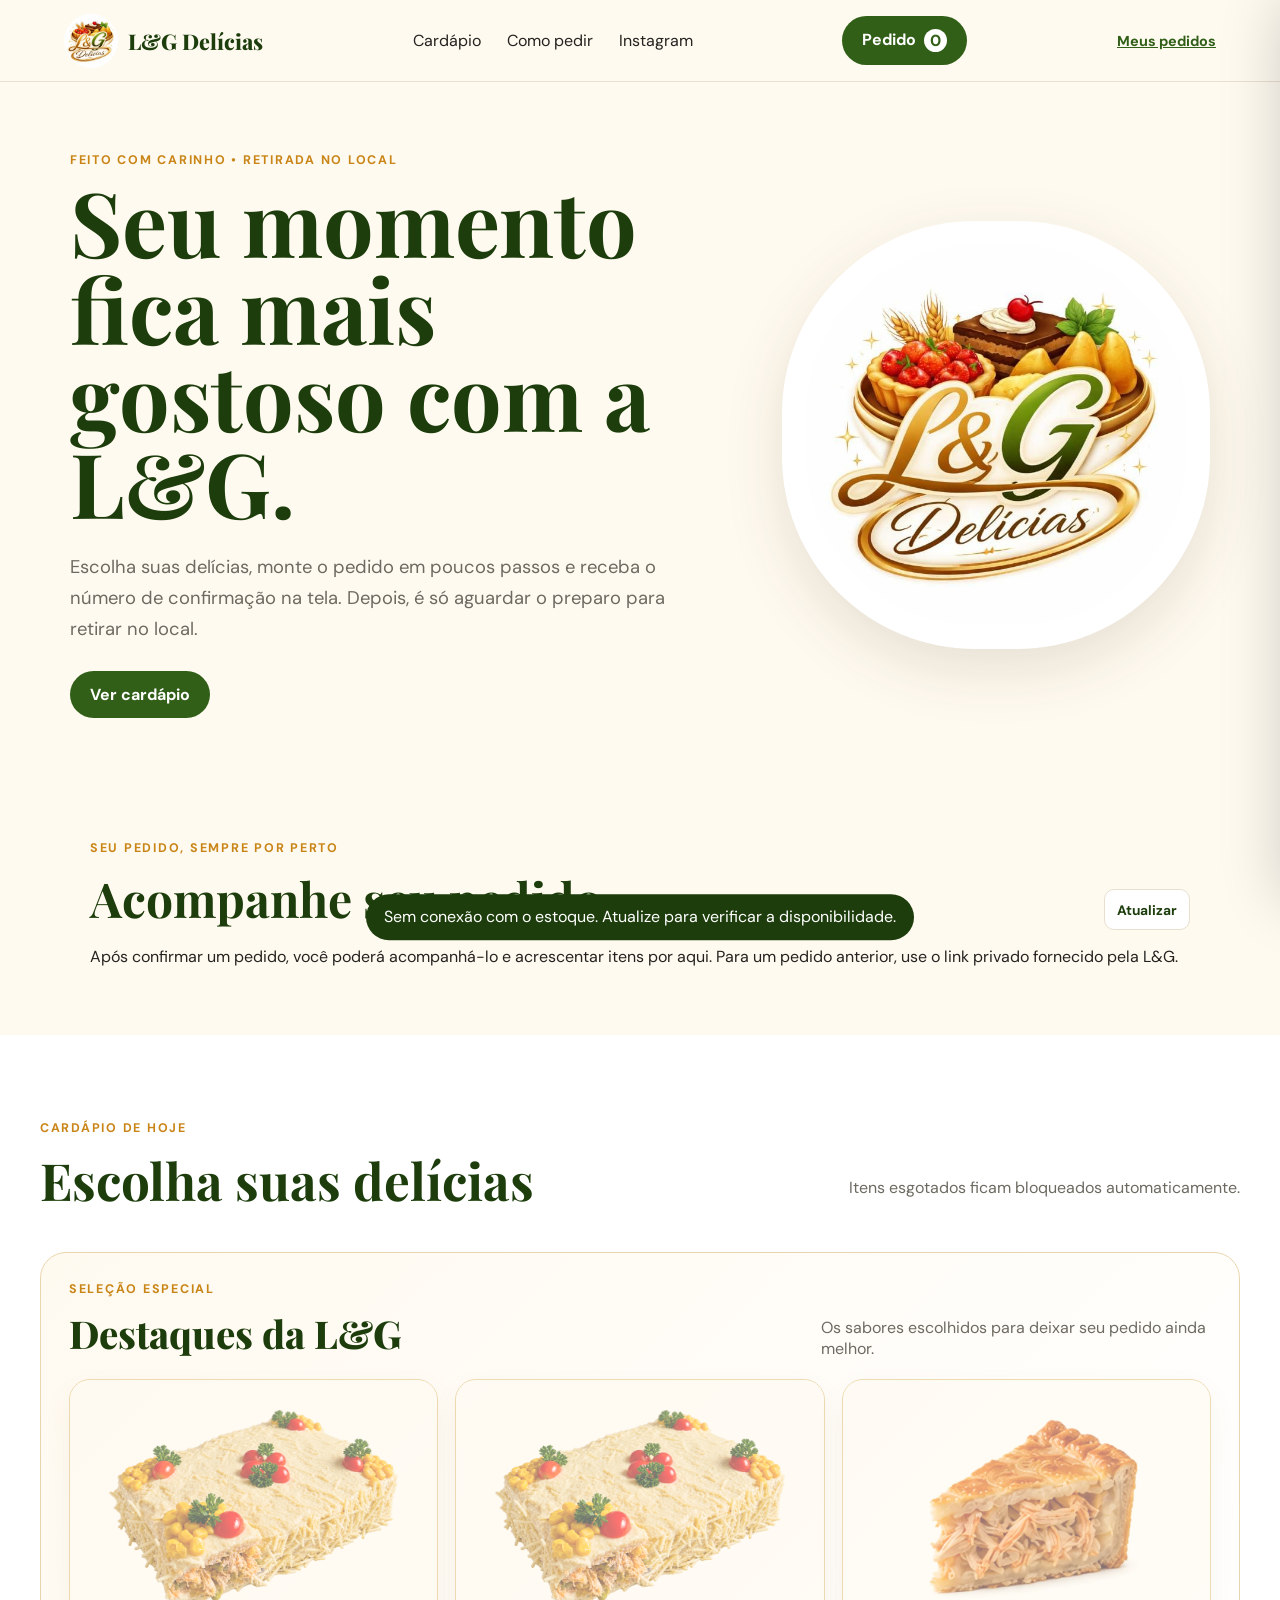
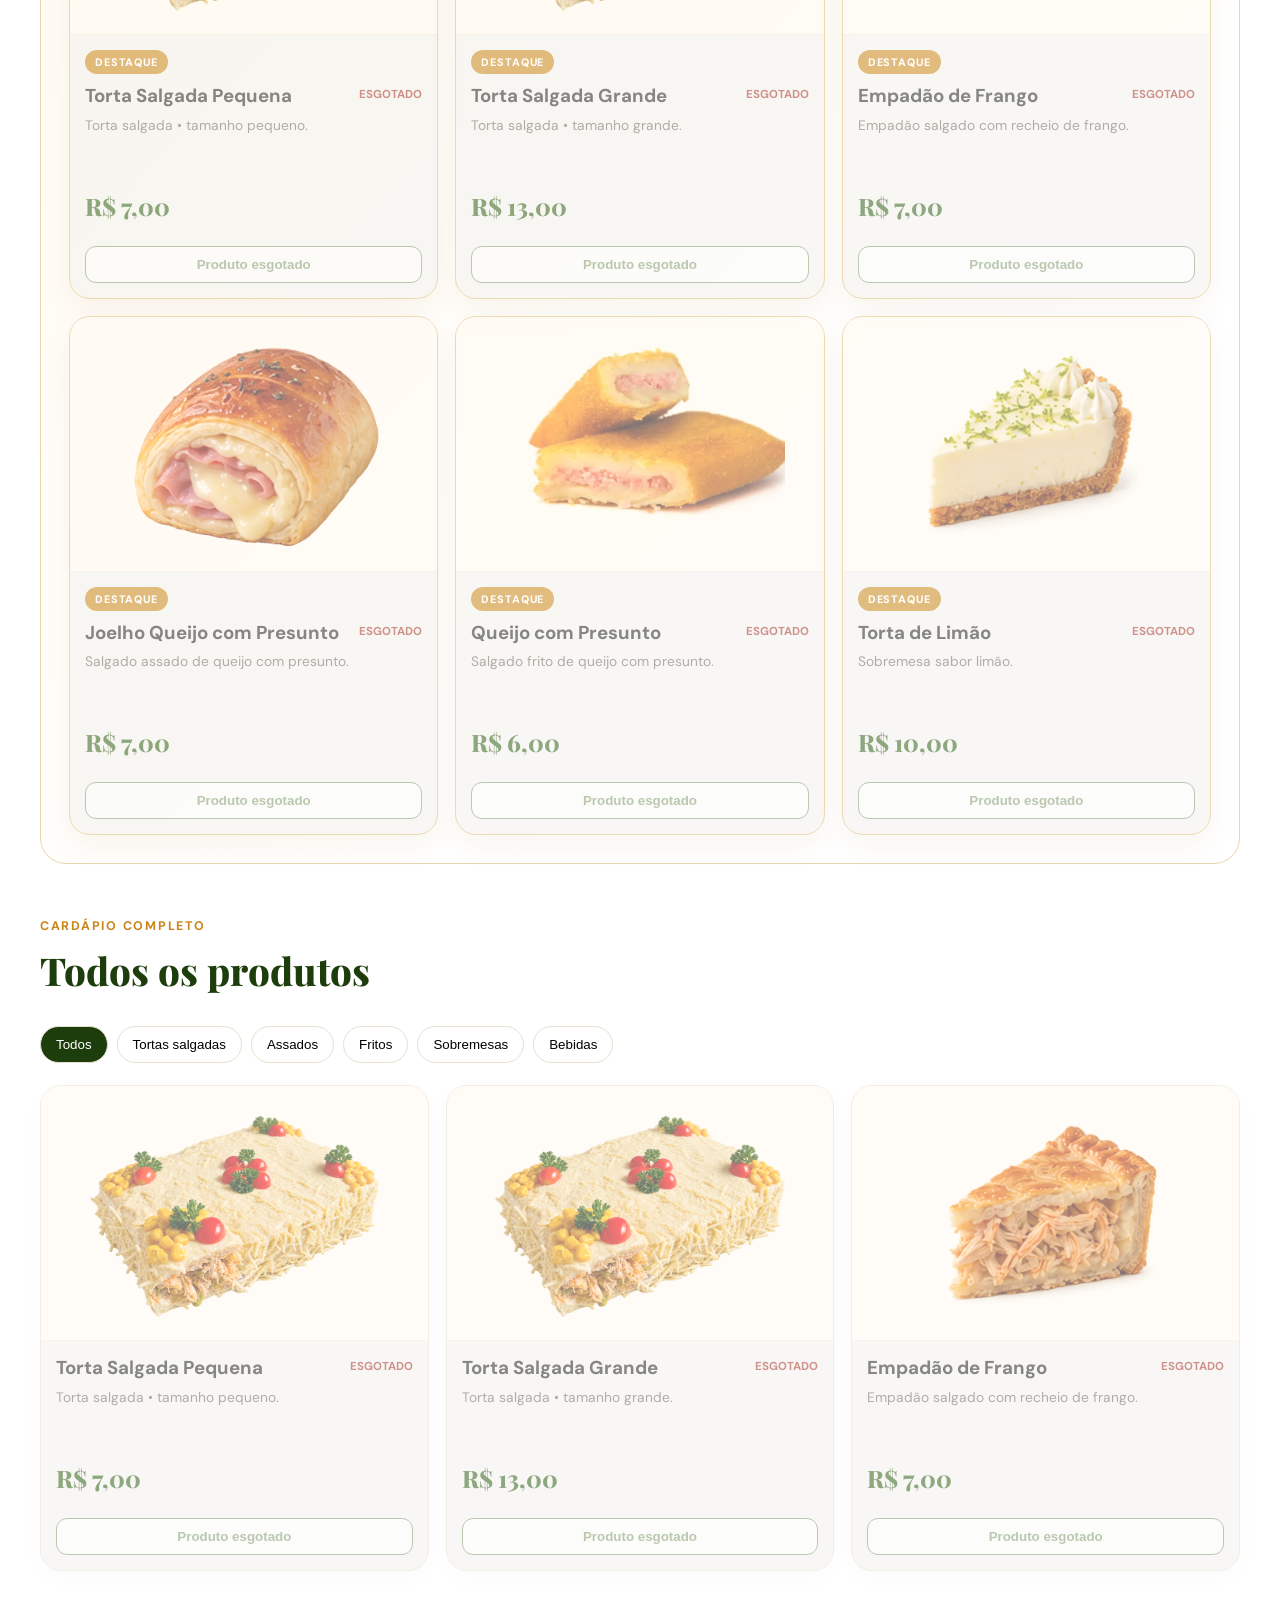
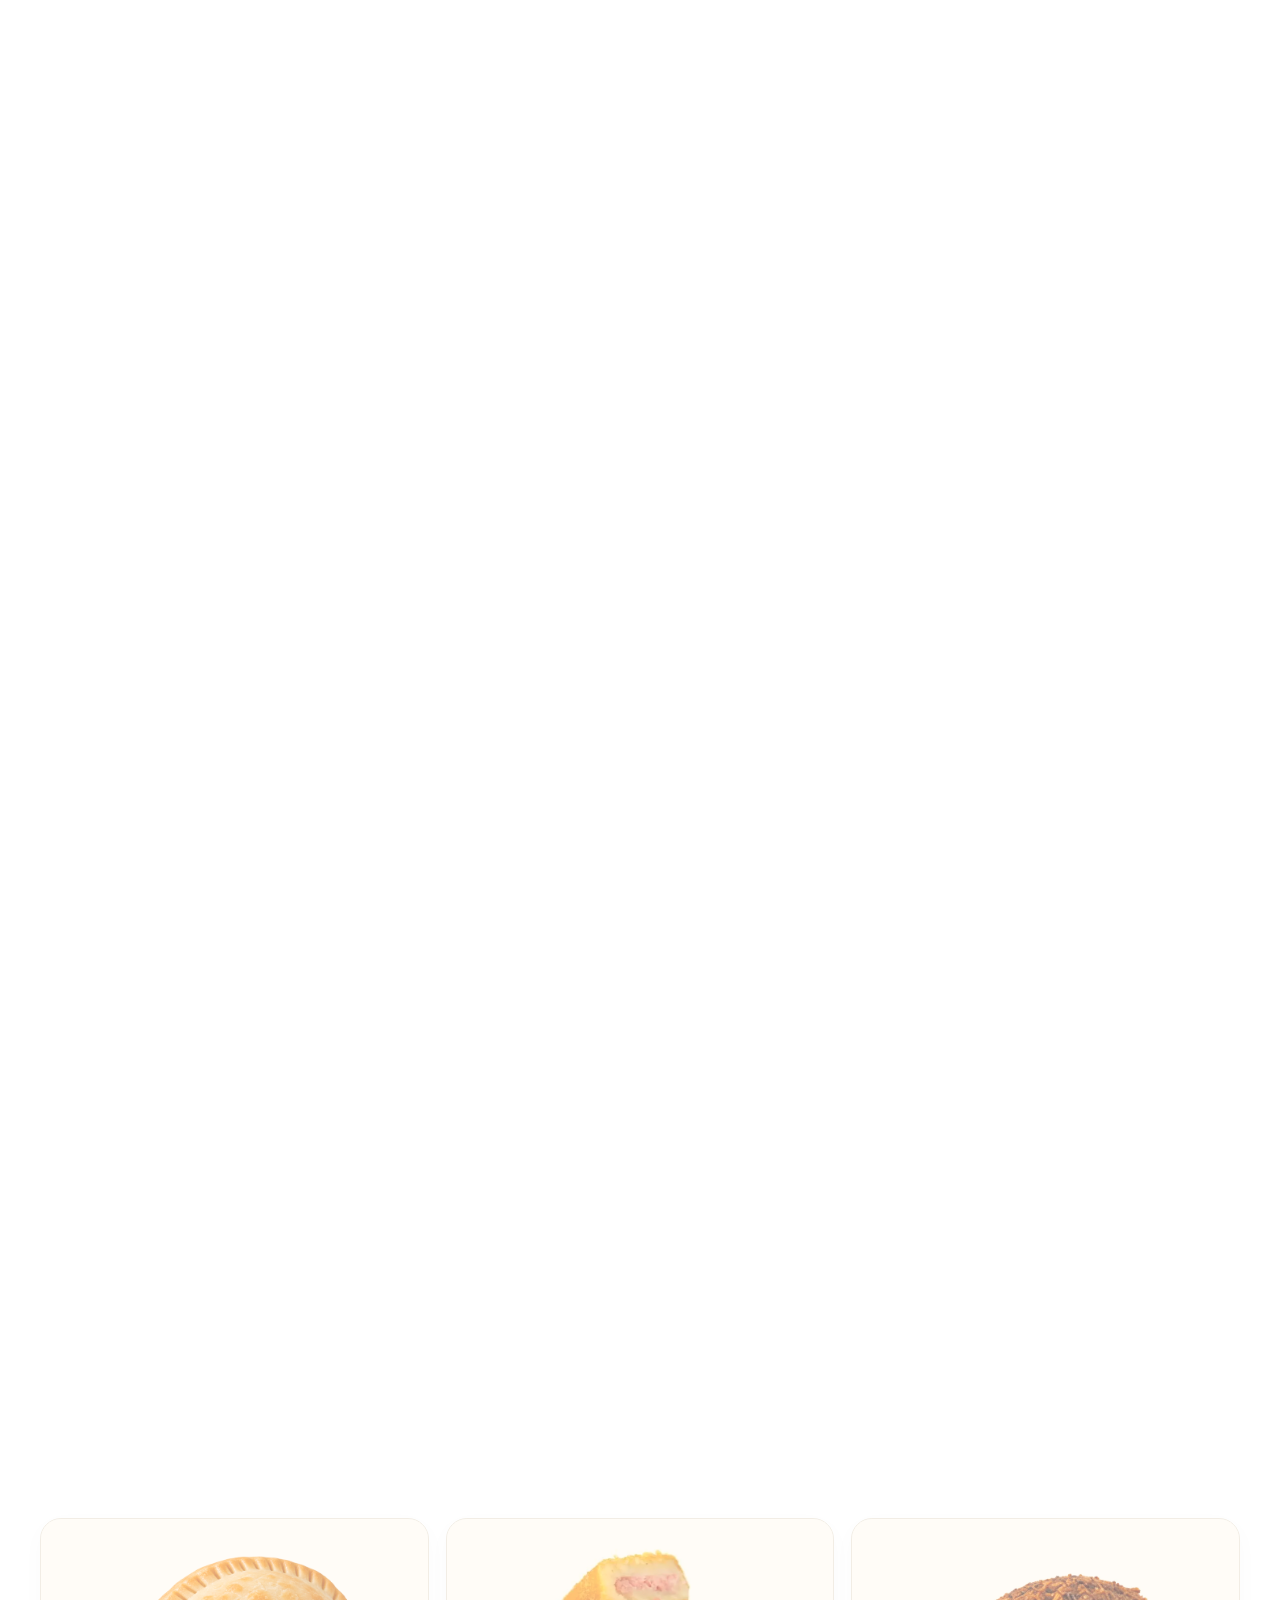
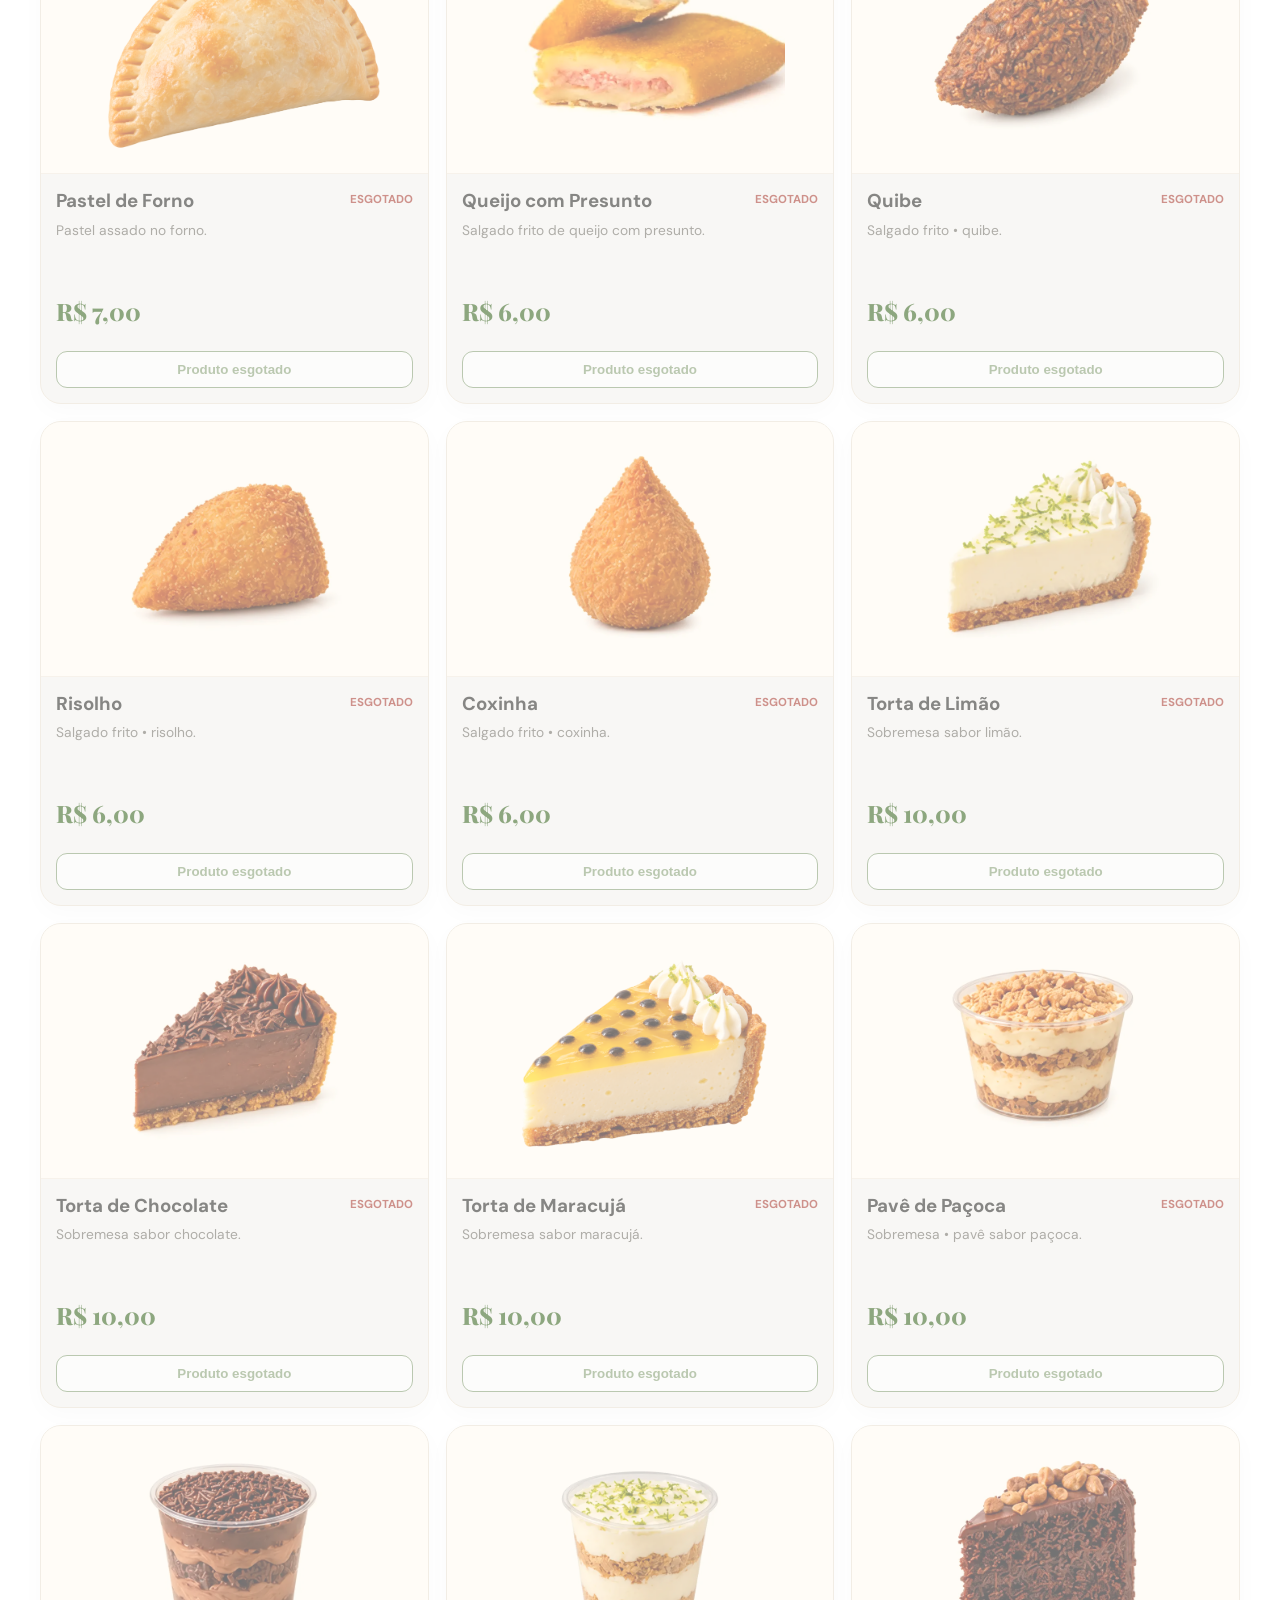
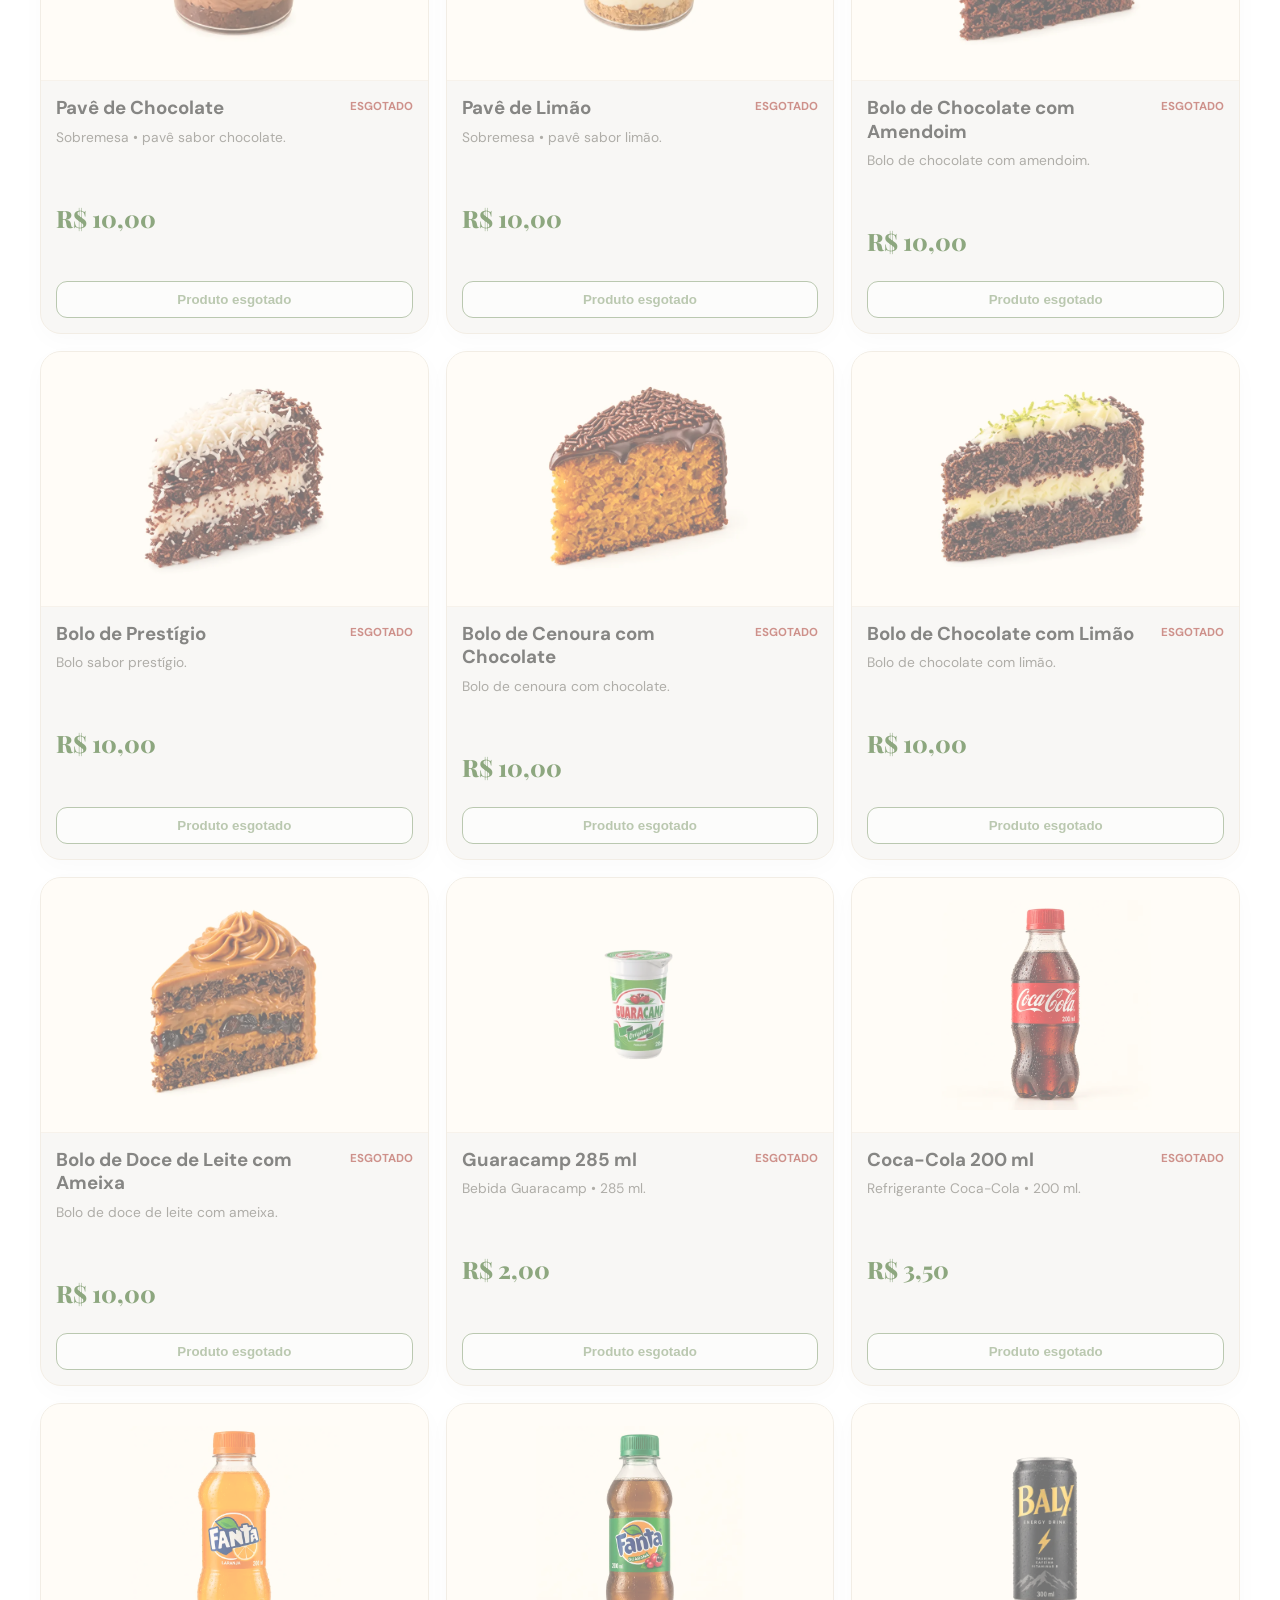
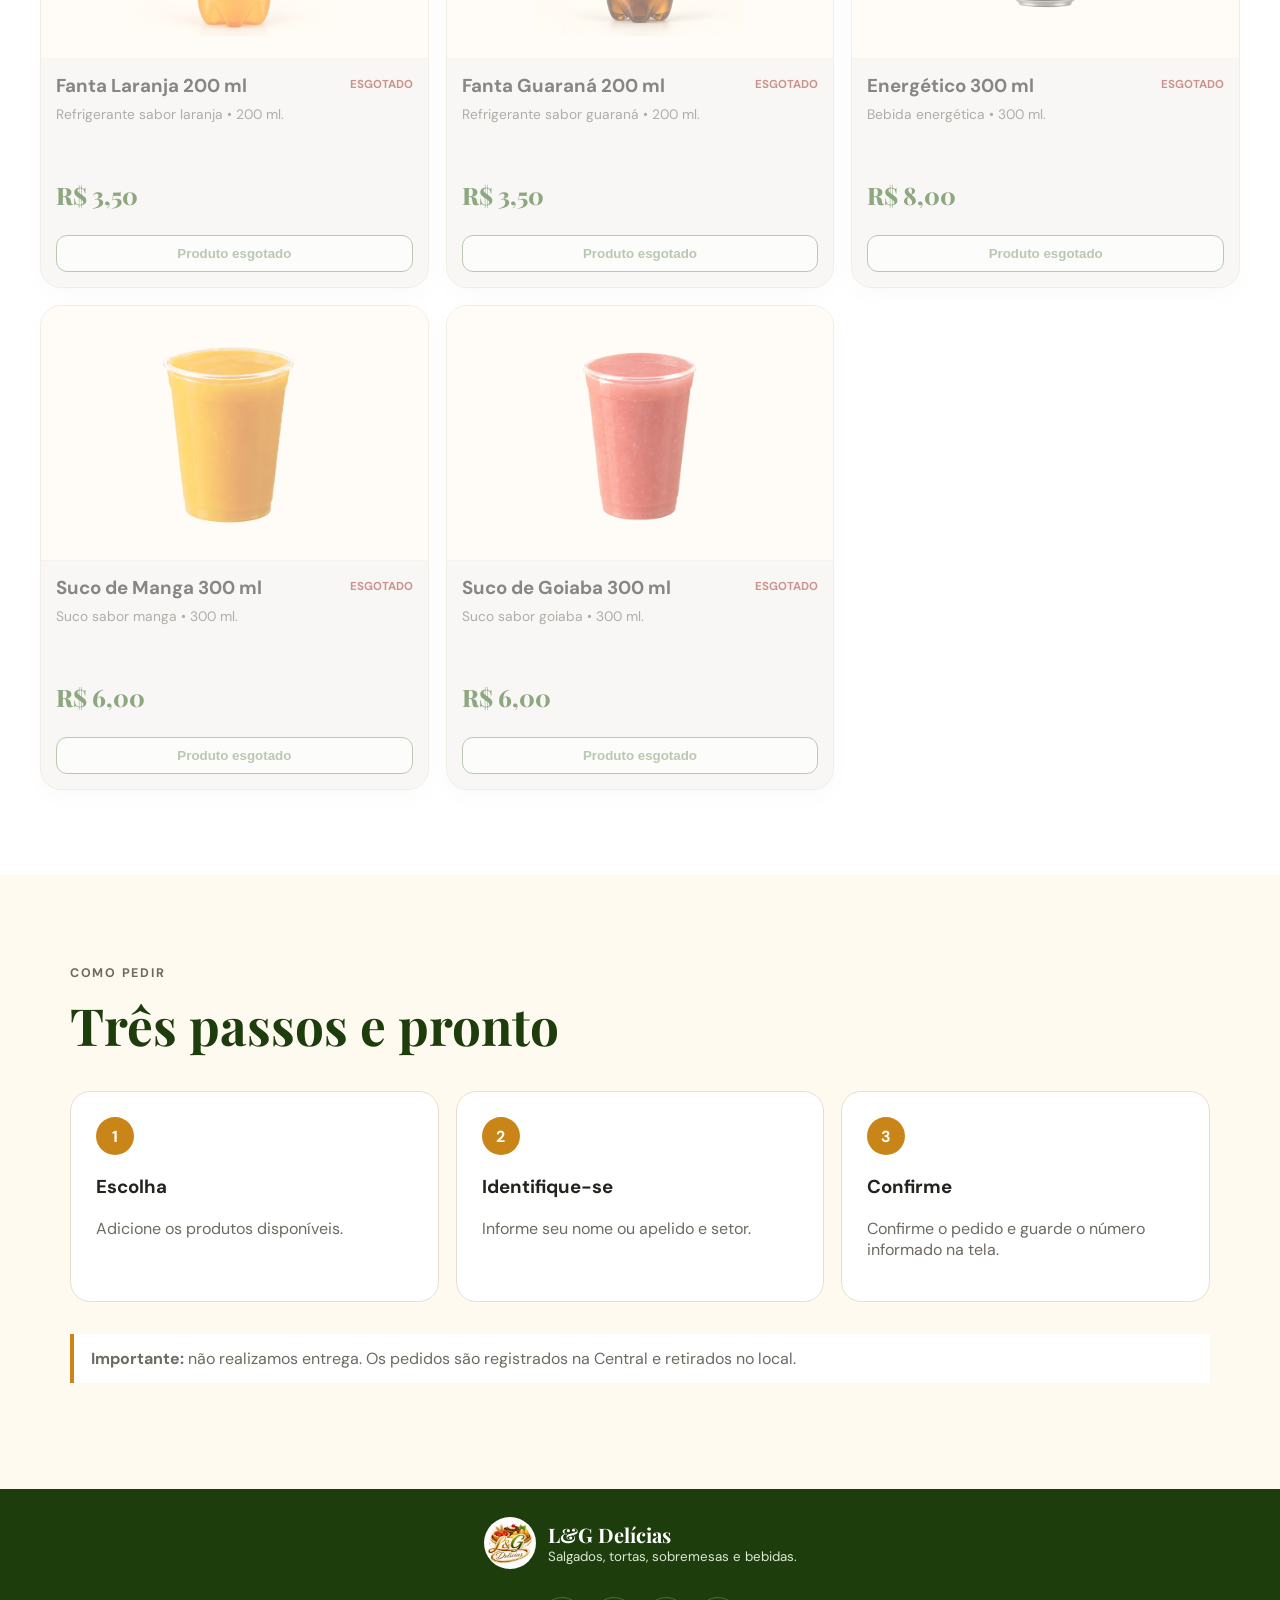
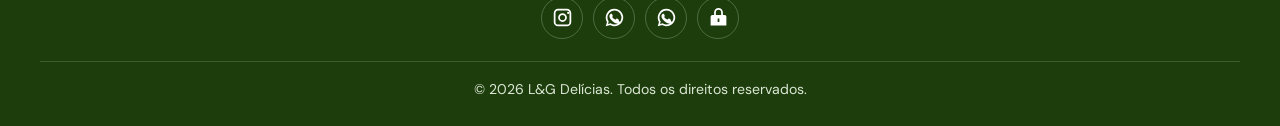
==== commit 5cbb5220: "Adiciona acrescimos aos pedidos com estoque e financeiro" ====
--- a/index.html
+++ b/index.html
@@ -1,7 +1,7 @@
-<!doctype html><html lang="pt-BR"><head><meta charset="UTF-8"><meta name="viewport" content="width=device-width,initial-scale=1"><meta name="description" content="Cardápio da L&G Delícias para retirada."><title>L&G Delícias | Faça seu pedido</title><link rel="preconnect" href="https://fonts.googleapis.com"><link rel="preconnect" href="https://fonts.gstatic.com" crossorigin><link href="https://fonts.googleapis.com/css2?family=DM+Sans:wght@400;600;700&family=Playfair+Display:wght@700;800&display=swap" rel="stylesheet"><link rel="stylesheet" href="/styles.css?v=17"><link rel="stylesheet" href="/catalog.css?v=17"></head><body>
+<!doctype html><html lang="pt-BR"><head><meta charset="UTF-8"><meta name="viewport" content="width=device-width,initial-scale=1"><meta name="description" content="Cardápio da L&G Delícias para retirada."><title>L&G Delícias | Faça seu pedido</title><link rel="preconnect" href="https://fonts.googleapis.com"><link rel="preconnect" href="https://fonts.gstatic.com" crossorigin><link href="https://fonts.googleapis.com/css2?family=DM+Sans:wght@400;600;700&family=Playfair+Display:wght@700;800&display=swap" rel="stylesheet"><link rel="stylesheet" href="/styles.css?v=24"><link rel="stylesheet" href="/catalog.css?v=24"><link rel="stylesheet" href="/additions.css?v=24"><meta name="referrer" content="no-referrer"></head><body>
 <header class="topbar"><a class="brand" href="#inicio"><img src="/assets/logo.jpg" alt="L&G Delícias"><span>L&G Delícias</span></a><nav><a href="#cardapio">Cardápio</a><a href="#como-pedir">Como pedir</a><a href="https://www.instagram.com/lucitortasalgada" target="_blank">Instagram</a></nav><button class="cart-button" id="open-cart">Pedido <span id="cart-count">0</span></button></header>
 <main><section class="hero" id="inicio"><div><p class="eyebrow">Feito com carinho • Retirada no local</p><h1>Seu momento fica mais gostoso com a L&G.</h1><p class="lead">Escolha suas delícias, monte o pedido em poucos passos e receba o número de confirmação na tela. Depois, é só aguardar o preparo para retirar no local.</p><a class="primary" href="#cardapio">Ver cardápio</a></div><div class="hero-logo"><img src="/assets/logo.jpg" alt="Doces e salgados da L&G Delícias"></div></section>
 <section class="menu" id="cardapio"><div class="heading"><div><p class="eyebrow">Cardápio de hoje</p><h2>Escolha suas delícias</h2></div><p>Itens esgotados ficam bloqueados automaticamente.</p></div><section class="featured-section" id="featured-section" hidden><div class="featured-heading"><div><p class="eyebrow">Seleção especial</p><h3>Destaques da L&amp;G</h3></div><p>Os sabores escolhidos para deixar seu pedido ainda melhor.</p></div><div class="featured-grid" id="featured-grid"></div></section><div class="catalog-heading"><div><p class="eyebrow">Cardápio completo</p><h3>Todos os produtos</h3></div></div><div class="filters" id="filters"></div><div class="grid" id="product-grid"></div></section>
 <section class="steps" id="como-pedir"><p class="eyebrow">Como pedir</p><h2>Três passos e pronto</h2><div class="steps-grid"><article><b>1</b><h3>Escolha</h3><p>Adicione os produtos disponíveis.</p></article><article><b>2</b><h3>Identifique-se</h3><p>Informe seu nome ou apelido e setor.</p></article><article><b>3</b><h3>Confirme</h3><p>Confirme o pedido e guarde o número informado na tela.</p></article></div><p class="notice"><strong>Importante:</strong> não realizamos entrega. Os pedidos são registrados na Central e retirados no local.</p></section></main>
 <footer><div class="footer-main"><a class="footer-logo" href="https://www.instagram.com/lucitortasalgada" target="_blank" rel="noopener" aria-label="Visitar o Instagram da L&G Delícias"><img src="/assets/logo.jpg" alt="L&G Delícias"><span><strong>L&G Delícias</strong><small>Salgados, tortas, sobremesas e bebidas.</small></span></a><div class="footer-links" aria-label="Redes sociais"><a class="social-link" href="https://www.instagram.com/lucitortasalgada" target="_blank" rel="noopener" aria-label="Instagram"><svg viewBox="0 0 24 24" aria-hidden="true"><path d="M7 2h10a5 5 0 0 1 5 5v10a5 5 0 0 1-5 5H7a5 5 0 0 1-5-5V7a5 5 0 0 1 5-5m0 2a3 3 0 0 0-3 3v10a3 3 0 0 0 3 3h10a3 3 0 0 0 3-3V7a3 3 0 0 0-3-3zm11.5 1.5a1.25 1.25 0 1 1 0 2.5 1.25 1.25 0 0 1 0-2.5M12 7a5 5 0 1 1 0 10 5 5 0 0 1 0-10m0 2a3 3 0 1 0 0 6 3 3 0 0 0 0-6"/></svg></a><a class="social-link" href="https://wa.me/5521989397049" target="_blank" rel="noopener" aria-label="WhatsApp"><svg viewBox="0 0 24 24" aria-hidden="true"><path d="M12 2a10 10 0 0 0-8.6 15.1L2 22l5-1.3A10 10 0 1 0 12 2m0 18a8 8 0 0 1-4.1-1.1l-.3-.2-3 .8.8-2.9-.2-.3A8 8 0 1 1 12 20m4.4-6c-.2-.1-1.4-.7-1.7-.8-.2-.1-.4-.1-.6.1l-.8 1c-.1.2-.3.2-.5.1-1.4-.7-2.4-1.3-3.4-2.9-.2-.3.2-.5.6-1 .1-.2.1-.4 0-.5l-.7-1.8c-.2-.5-.5-.4-.7-.4H8c-.2 0-.5.1-.8.4-.3.3-1 1-1 2.5s1.1 2.9 1.2 3.1c.2.2 2.1 3.2 5.1 4.5.7.3 1.3.5 1.7.6.7.2 1.4.2 1.9.1.6-.1 1.4-.6 1.6-1.2.2-.6.2-1.1.1-1.2-.2-.3-.4-.4-.6-.5"/></svg></a><a class="social-link" href="https://wa.me/5521989420225" target="_blank" rel="noopener" aria-label="WhatsApp alternativo"><svg viewBox="0 0 24 24" aria-hidden="true"><path d="M12 2a10 10 0 0 0-8.6 15.1L2 22l5-1.3A10 10 0 1 0 12 2m0 18a8 8 0 0 1-4.1-1.1l-.3-.2-3 .8.8-2.9-.2-.3A8 8 0 1 1 12 20m4.4-6c-.2-.1-1.4-.7-1.7-.8-.2-.1-.4-.1-.6.1l-.8 1c-.1.2-.3.2-.5.1-1.4-.7-2.4-1.3-3.4-2.9-.2-.3.2-.5.6-1 .1-.2.1-.4 0-.5l-.7-1.8c-.2-.5-.5-.4-.7-.4H8c-.2 0-.5.1-.8.4-.3.3-1 1-1 2.5s1.1 2.9 1.2 3.1c.2.2 2.1 3.2 5.1 4.5.7.3 1.3.5 1.7.6.7.2 1.4.2 1.9.1.6-.1 1.4-.6 1.6-1.2.2-.6.2-1.1.1-1.2-.2-.3-.4-.4-.6-.5"/></svg></a><a class="social-link" href="/admin/" aria-label="Área administrativa"><svg viewBox="0 0 24 24" aria-hidden="true"><path d="M12 1a5 5 0 0 0-5 5v3H5a2 2 0 0 0-2 2v10h18V11a2 2 0 0 0-2-2h-2V6a5 5 0 0 0-5-5m0 2a3 3 0 0 1 3 3v3H9V6a3 3 0 0 1 3-3m-1 10h2v4h-2z"/></svg></a></div></div><p class="copyright">© 2026 L&G Delícias. Todos os direitos reservados.</p></footer>
-<div class="backdrop" id="backdrop" hidden></div><aside class="drawer" id="drawer" aria-hidden="true"><header><div><p class="eyebrow">Seu pedido</p><h2>Confira os itens</h2></div><button id="close-cart" aria-label="Fechar">×</button></header><div id="order-success" class="order-success" hidden><span>✓</span><h2>Pedido recebido!</h2><p>Seu pedido foi registrado com o número:</p><strong id="order-code"></strong><small>Aguarde a confirmação da L&G Delícias para fazer a retirada.</small><button class="primary" id="new-order" type="button">Fazer outro pedido</button></div><div id="checkout-area"><div id="cart-items"></div><p class="empty" id="empty">Seu pedido ainda está vazio.</p><div class="total"><span>Total</span><strong id="cart-total">R$ 0,00</strong></div><form id="checkout"><label>Nome, sobrenome ou apelido<input id="customer-name" required maxlength="60" placeholder="Ex.: Joaquim Silva"></label><label>Setor<input id="customer-sector" required maxlength="60" placeholder="Ex.: Armazenamento"></label><label>Telefone/WhatsApp para confirmação<input id="customer-phone" inputmode="tel" maxlength="20" required placeholder="Ex.: (21) 99999-9999"></label><label>Forma de pagamento<select id="payment-method" required><option value="later">Pagar depois (fiado/prazo)</option><option value="pix">Pix</option><option value="cash">Dinheiro</option><option value="card">Cartão</option></select></label><label>Observação (opcional)<textarea id="customer-note" maxlength="180" placeholder="Ex.: retirar às 15h"></textarea></label><button class="whatsapp" id="submit-order" type="submit">Confirmar pedido</button><small>Você receberá a confirmação no WhatsApp informado.</small></form></div></aside><div class="toast" id="toast"></div><script src="/app.js?v=23" defer></script></body></html>
+<div class="backdrop" id="backdrop" hidden></div><aside class="drawer" id="drawer" aria-hidden="true"><header><div><p class="eyebrow">Seu pedido</p><h2>Confira os itens</h2></div><button id="close-cart" aria-label="Fechar">×</button></header><div id="order-success" class="order-success" hidden><span>✓</span><h2>Pedido recebido!</h2><p>Seu pedido foi registrado com o número:</p><strong id="order-code"></strong><small>Aguarde a confirmação da L&G Delícias para fazer a retirada.</small><button class="primary" id="new-order" type="button">Fazer outro pedido</button></div><div id="checkout-area"><div id="cart-items"></div><p class="empty" id="empty">Seu pedido ainda está vazio.</p><div class="total"><span>Total</span><strong id="cart-total">R$ 0,00</strong></div><form id="checkout"><label>Nome, sobrenome ou apelido<input id="customer-name" required maxlength="60" placeholder="Ex.: Joaquim Silva"></label><label>Setor<input id="customer-sector" required maxlength="60" placeholder="Ex.: Armazenamento"></label><label>Telefone/WhatsApp para confirmação<input id="customer-phone" inputmode="tel" maxlength="20" required placeholder="Ex.: (21) 99999-9999"></label><label>Forma de pagamento<select id="payment-method" required><option value="later">Pagar depois (fiado/prazo)</option><option value="pix">Pix</option><option value="cash">Dinheiro</option><option value="card">Cartão</option></select></label><label>Observação (opcional)<textarea id="customer-note" maxlength="180" placeholder="Ex.: retirar às 15h"></textarea></label><button class="whatsapp" id="submit-order" type="submit">Confirmar pedido</button><small>Você receberá a confirmação no WhatsApp informado.</small></form></div></aside><div class="toast" id="toast"></div><script src="/app.js?v=24" defer></script><script src="/customer-orders.js?v=24" defer></script></body></html>
--- a/additions.css
+++ b/additions.css
@@ -0,0 +1,44 @@
+/* Customer tracking and approval screens share the established L&G palette. */
+[hidden]{display:none!important}
+button:disabled{opacity:.58;cursor:not-allowed}
+button,a,input,select,summary{touch-action:manipulation}
+:focus-visible{outline:3px solid #c98517;outline-offset:3px}
+.my-orders-link{font-size:.9rem;font-weight:700;color:var(--green);white-space:nowrap}
+.customer-tracking{max-width:1160px;margin:0 auto;padding:52px 30px;scroll-margin-top:100px}
+.customer-tracking .heading h2{font-size:clamp(2rem,4vw,3rem)}
+.customer-tracking select{display:block;width:min(100%,460px);font:inherit;padding:12px;margin-top:8px;border:1px solid var(--line);border-radius:10px;background:#fff}
+#tracking-message{line-height:1.5;color:var(--green);font-weight:600}
+.error,#addition-error{color:#9a3028;line-height:1.5}
+.tracked-order{background:#fff;border:1px solid var(--line);border-radius:22px;padding:26px;max-width:900px}
+.tracked-order>header{display:flex;justify-content:space-between;align-items:flex-start;gap:20px}
+.tracked-order h3{margin:6px 0}.tracked-order header p{margin:6px 0;color:var(--muted)}
+.tracking-status{padding:8px 12px;border-radius:20px;background:#edf3e5;color:var(--dark);font-size:.82rem;font-weight:700}
+.addition-items{list-style:none;padding:0!important;margin:12px 0!important}
+.addition-items li{display:flex;justify-content:space-between;gap:16px;padding:10px 0;border-bottom:1px solid var(--line);line-height:1.45}
+.addition-items li>span{min-width:0;overflow-wrap:anywhere}.addition-items li>strong{white-space:nowrap;align-self:flex-start}
+.addition-items small{display:block;color:var(--muted);font-size:.8rem;font-weight:400}
+.order-amounts{margin:18px 0;padding:14px 0;border-top:1px solid var(--line);border-bottom:1px solid var(--line)}
+.order-amounts>div{display:flex;justify-content:space-between;gap:18px;padding:6px 0}.order-amounts dd{margin:0;font-weight:700;white-space:nowrap}.order-amounts .balance{color:var(--dark);font-weight:700;font-size:1.1em}
+.action-row{display:flex;gap:10px;flex-wrap:wrap;align-items:center;margin:16px 0}
+.action-row button{white-space:normal;justify-content:center;line-height:1.4}
+.secondary{font:600 .9rem "DM Sans",sans-serif;background:#fff;color:var(--green);border:1px solid var(--green);border-radius:12px;padding:11px 15px;cursor:pointer}
+.private-link-note{color:var(--muted);font-size:.82rem;line-height:1.5;max-width:620px}
+.addition-box{padding:18px;border:1px solid #e4cf9b;border-left:4px solid var(--gold);border-radius:12px;background:#fffaf0;margin:18px 0;line-height:1.5}
+.addition-box h4{margin:0;color:var(--dark)}.addition-box p{margin:9px 0}.addition-box small{color:var(--muted)}
+.addition-box.state-applied{background:#f4f8ef;border-color:#b9d1a5}.addition-box.state-rejected{background:#fff6f3;border-color:#dca598}.addition-box.state-price_changed{background:#fff8e6}
+.addition-warning{padding:12px;background:#fff1d2;border-left:4px solid var(--gold);line-height:1.5}
+.order-audit{margin-top:24px;border-top:1px solid var(--line);padding-top:16px}.order-audit summary{font-weight:700;color:var(--green);cursor:pointer}.order-audit ol{list-style:none;margin:0;padding:0}.order-audit ol>li{padding:18px 0;border-bottom:1px solid var(--line)}.order-audit li>small{display:block;color:var(--muted);margin-top:5px}.order-audit p{margin:6px 0;font-size:.87rem;line-height:1.5}
+.addition-banner{position:sticky;top:82px;z-index:19;background:#edf3e5;border-block:1px solid #b9d1a5;padding:15px max(22px,calc((100vw - 1100px)/2));display:flex;align-items:center;justify-content:space-between;gap:20px;box-shadow:0 8px 20px #1d3e0c0d}
+.addition-banner>div:first-child{display:flex;flex-direction:column;gap:5px}.addition-banner strong{color:var(--dark)}.addition-banner span{font-size:.85rem}.addition-banner .action-row{margin:0}
+#addition-checkout{margin-top:24px}#addition-checkout h3{font-family:"Playfair Display",serif;color:var(--dark);font-size:1.7rem}#addition-review>h4{margin:24px 0 0;color:var(--dark)}#addition-review>p{line-height:1.5}
+#order-success button{margin-top:12px;justify-content:center;width:100%}
+.live-additions-alert{padding:16px 20px;border:1px solid #d9ba79;border-left:5px solid var(--gold);background:#fff8e6;border-radius:12px;margin:16px 0}.live-additions-alert ul{margin:10px 0;padding-left:20px}.live-additions-alert li{line-height:1.5;margin:5px 0}.live-additions-alert>strong{color:var(--dark)}
+.admin .addition-box h4{font-size:1rem}.admin .order-audit{margin-bottom:18px}.admin .order-card .addition-items{border:0}.admin .order-card .addition-items li{padding:8px 0}.admin .order-card .order-amounts{font-size:.9rem}.admin .order-card .addition-items small{color:var(--muted)}
+.admin-link{font-size:.8rem!important;padding:8px 10px!important}.admin .payment-partial{color:#975900;background:#fff0ce}
+.order-audit ol>li{display:block}.order-card footer{flex-wrap:wrap}.admin .admin-link{max-width:100%}
+.addition-reject{color:#8e3128;border-color:#c6958d}.pending-additions-count{font-size:.83rem;padding:7px 11px;color:#7b4c00;background:#fff2d6;border-radius:8px;margin:12px 0}
+.toast{max-width:calc(100vw - 32px);width:max-content;text-align:center;line-height:1.4}
+.product-description{display:block;overflow:visible;-webkit-line-clamp:unset}
+.card-top{flex-wrap:wrap}.card-top h3{flex:1 1 125px}.card-top .status{margin-top:3px}
+@media(max-width:820px){.topbar{gap:14px}.topbar .brand{margin-right:auto}.addition-banner{flex-wrap:wrap}.customer-tracking{padding:38px 22px}}
+@media(max-width:540px){.topbar{height:auto;min-height:76px;padding:12px 16px;gap:12px;flex-wrap:wrap}.my-orders-link{font-size:.8rem}.topbar .cart-button{font-size:.85rem;padding:11px 13px}.addition-banner{position:static;padding:17px 20px}.addition-banner .action-row{width:100%}.addition-banner button{flex:1;font-size:.83rem;padding:10px}.customer-tracking{padding:34px 18px;scroll-margin-top:85px}.customer-tracking .heading{display:flex;align-items:center;gap:14px}.customer-tracking .heading h2{font-size:1.8rem}.customer-tracking .eyebrow{font-size:.62rem}.tracked-order{padding:17px;border-radius:16px}.tracked-order>header{flex-direction:column;gap:8px}.addition-box{padding:14px}.action-row>button{flex:1 1 180px}.drawer{padding:20px 17px}.drawer>header h2{font-size:1.7rem}.drawer header>button{flex-shrink:0}.addition-items li{font-size:.91rem;gap:10px}.order-amounts{font-size:.9rem}.card-top h3{flex-basis:100%;min-height:2.4em}.card-top .status{font-size:.58rem}.product-description{font-size:.77rem}.admin .order-card{padding:16px}.admin .order-card footer{align-items:stretch}.admin .action-row>button{width:100%}}
